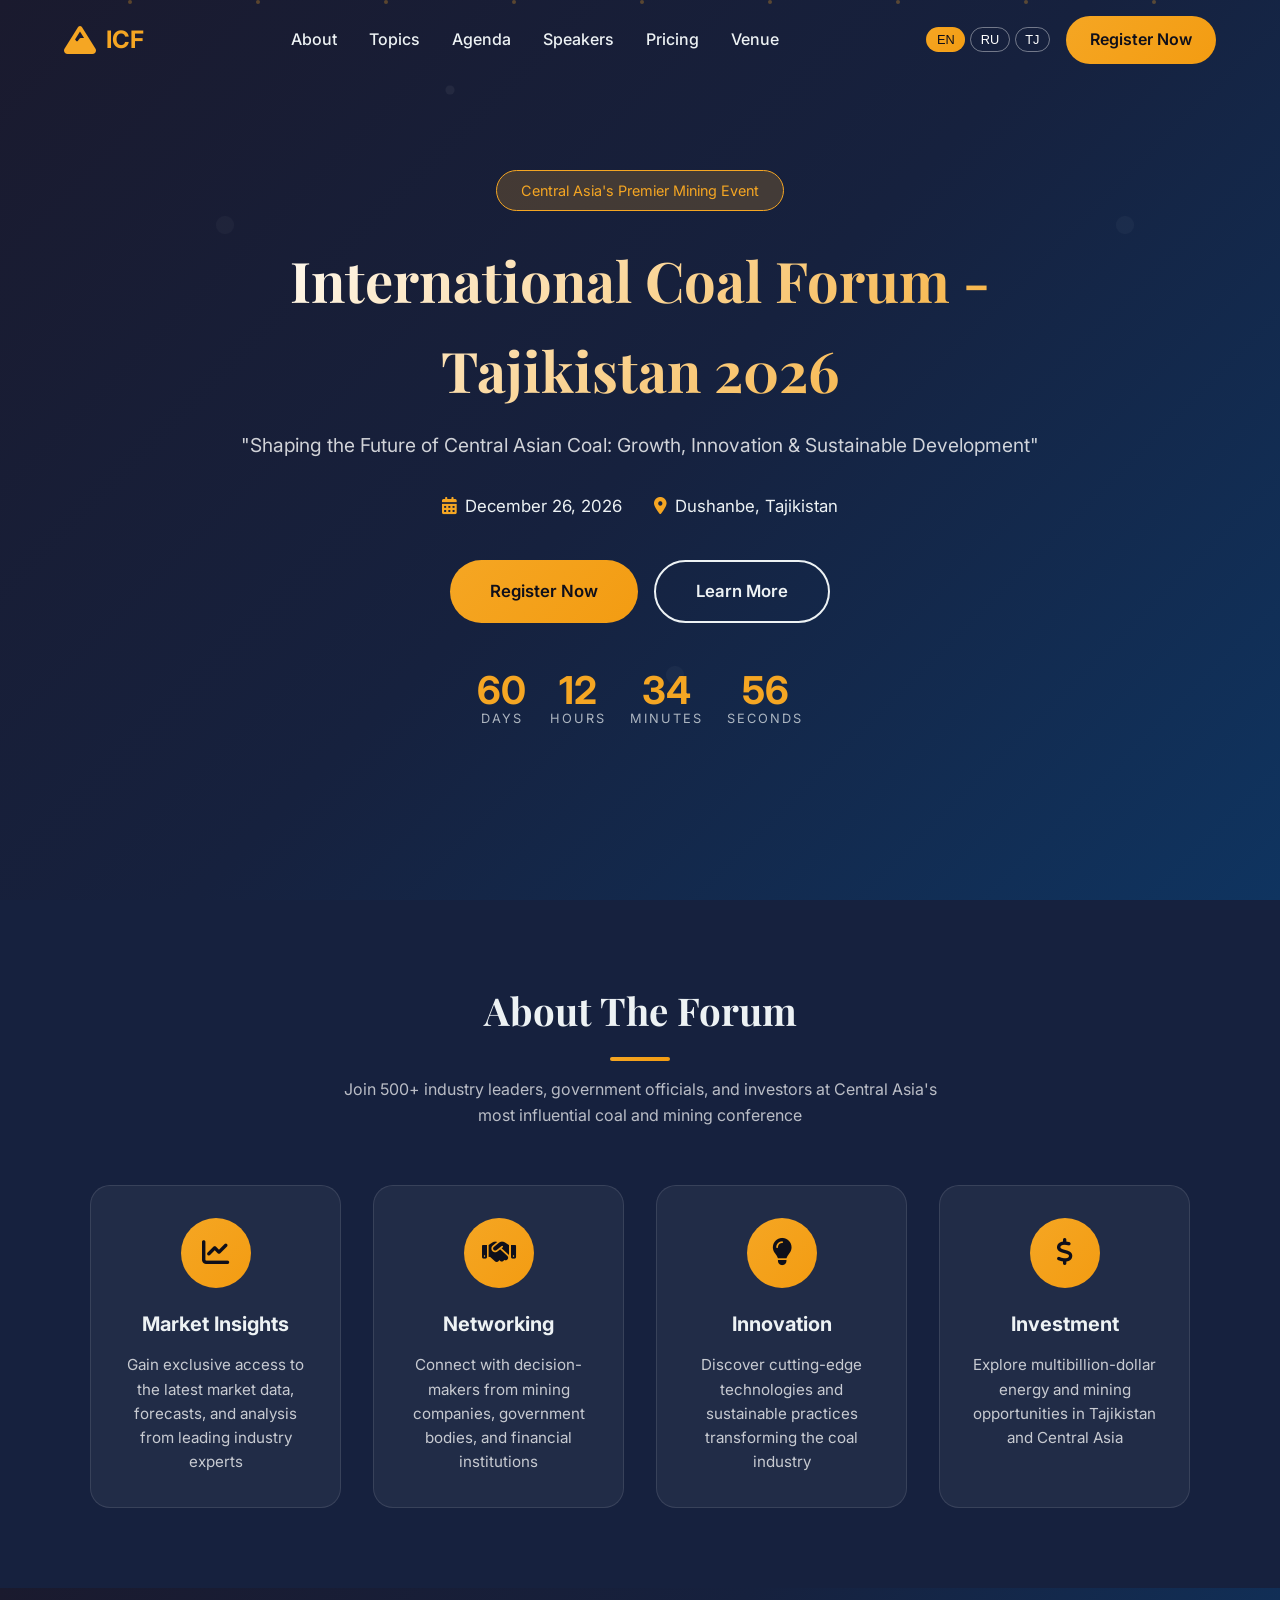
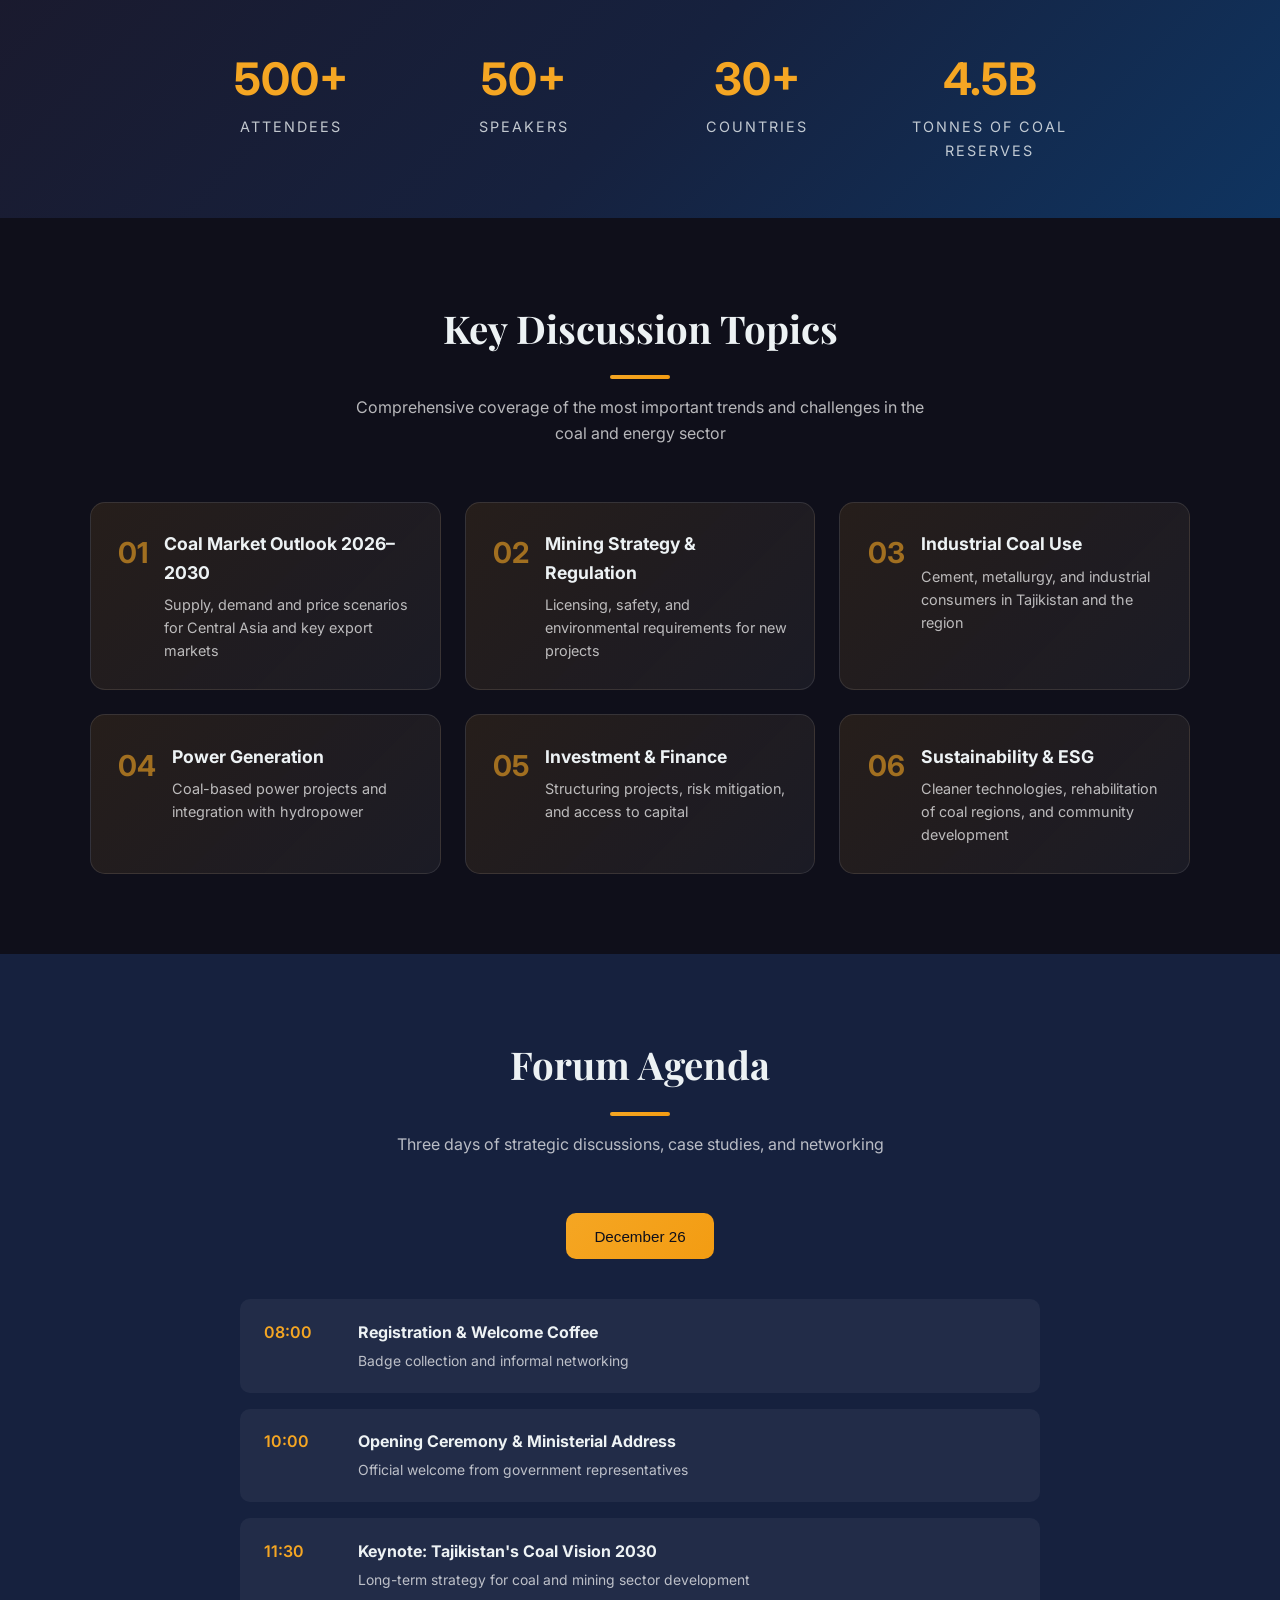
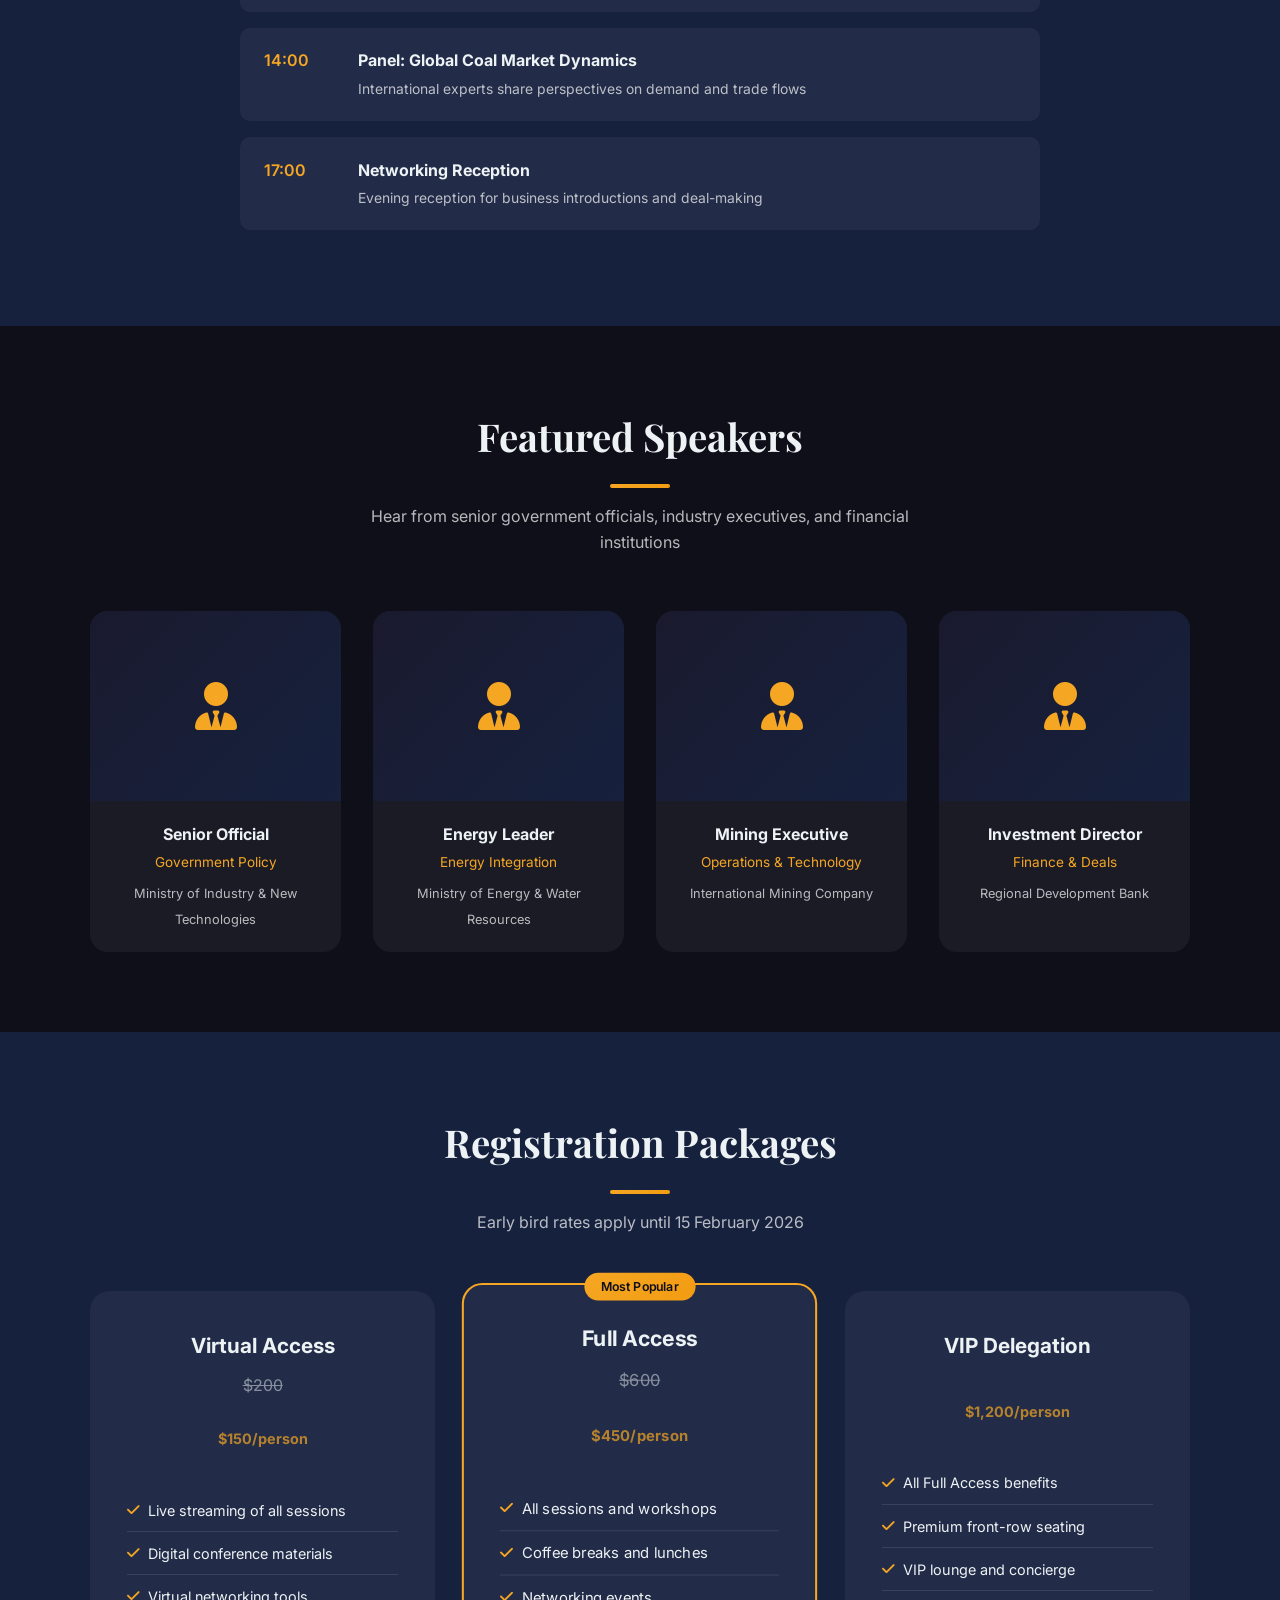
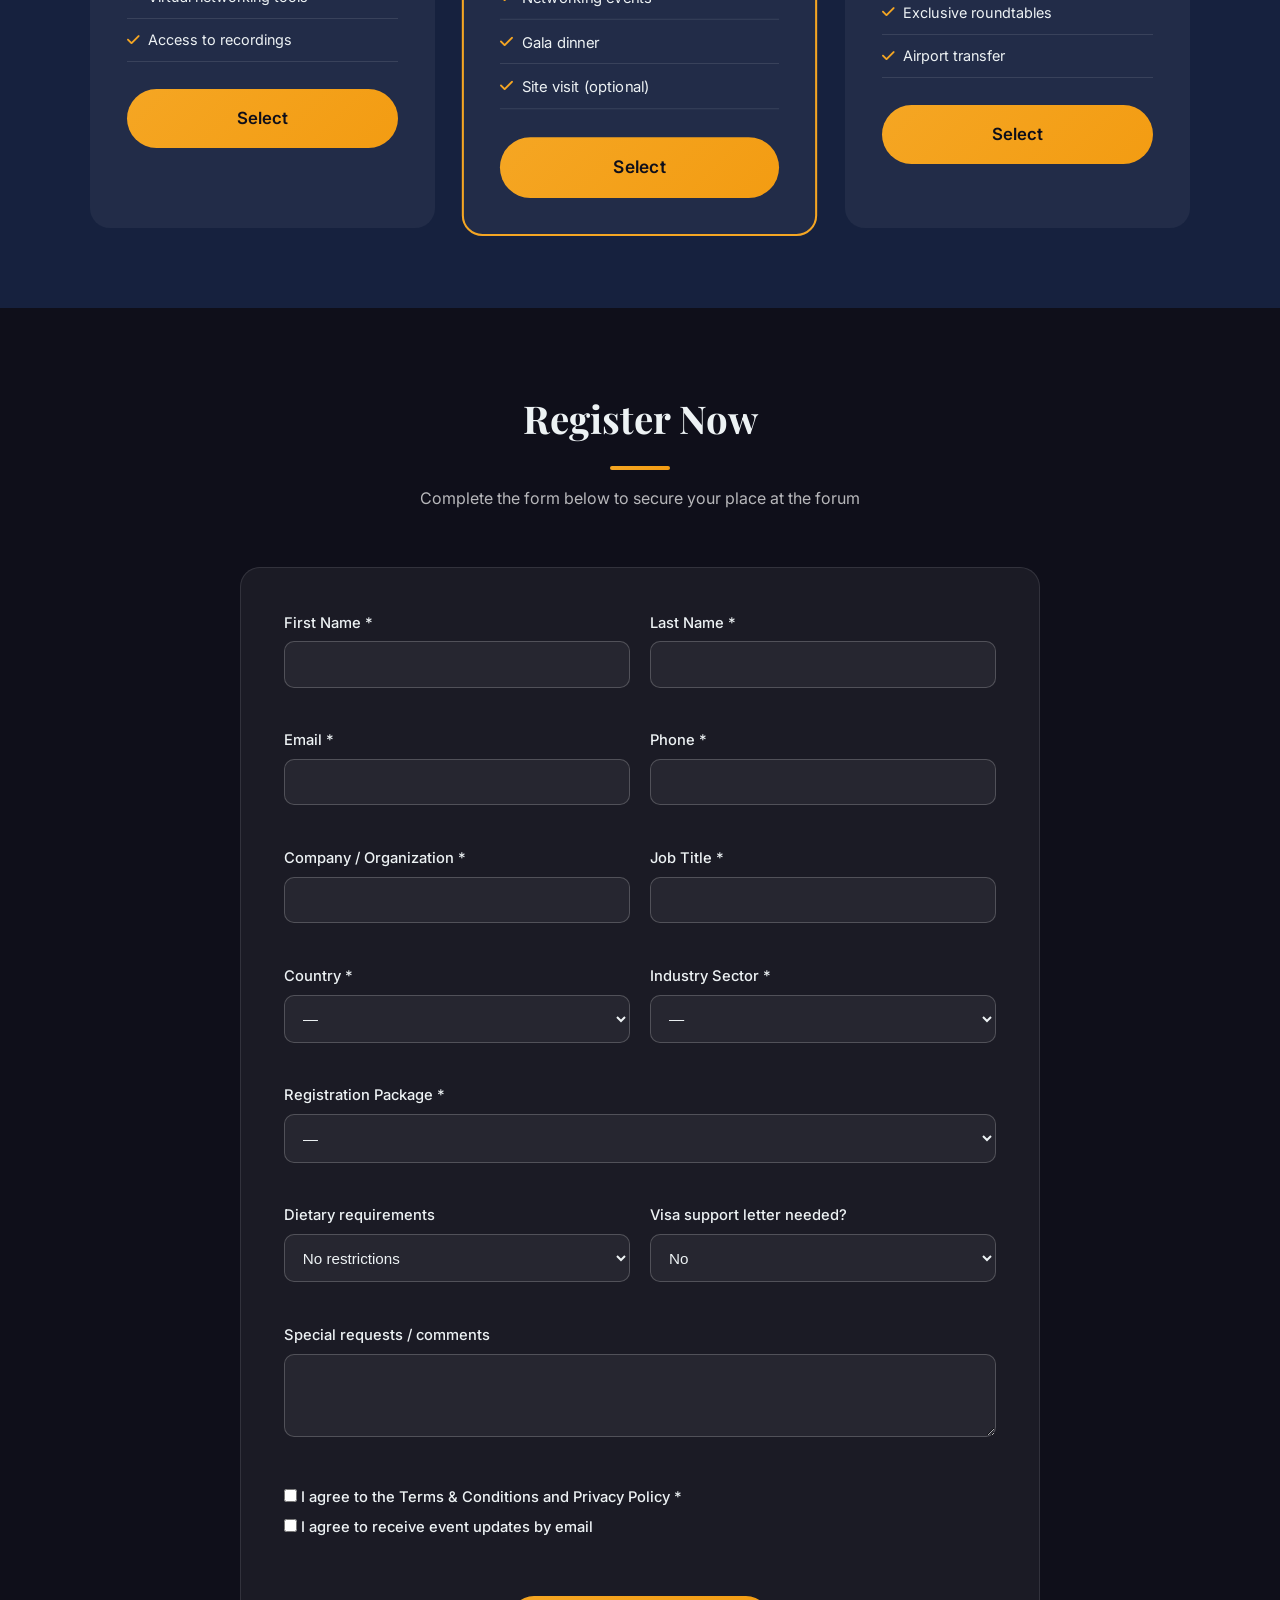
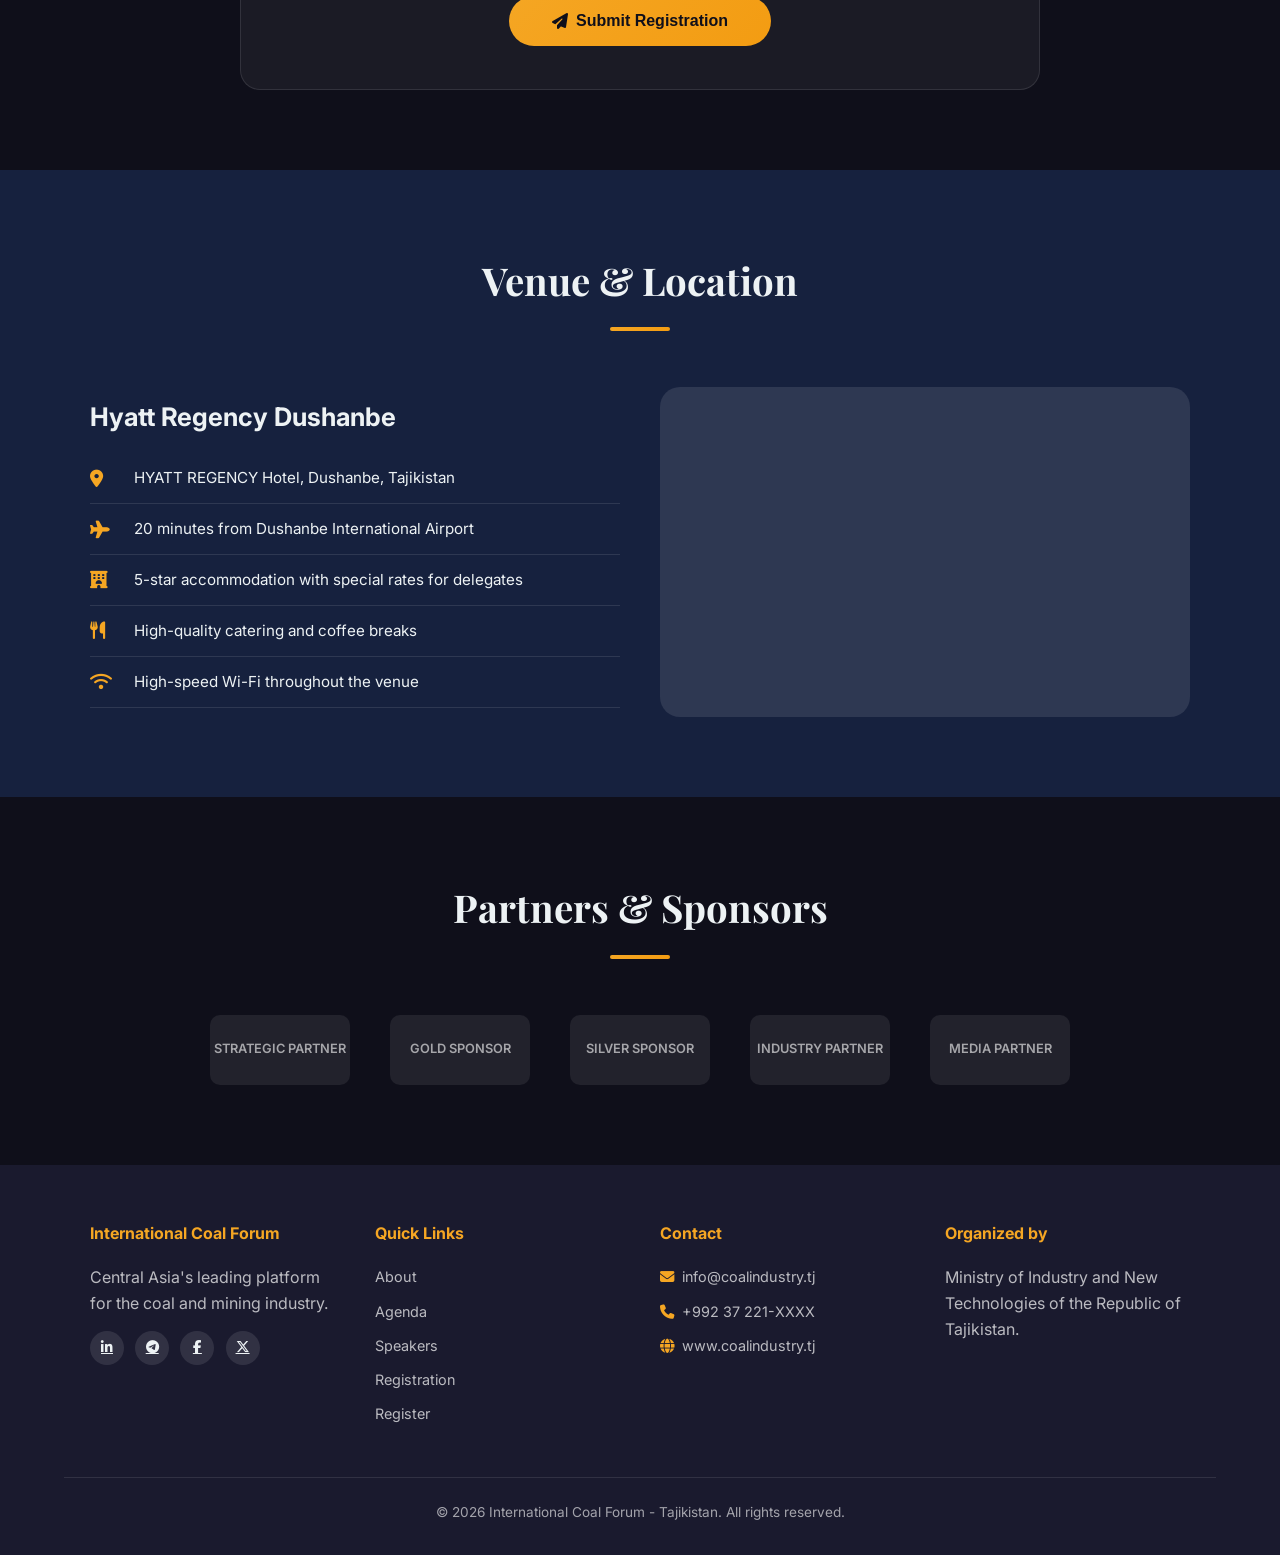
==== index.html @ 322c6f7f "Add id to nav-links unordered list" ====
<!DOCTYPE html>
<html lang="en">
<head>
    <meta charset="UTF-8">
    <meta name="viewport" content="width=device-width, initial-scale=1.0">
    <title data-i18n="meta_title">International Coal Forum - Tajikistan 2026</title>
    <link href="https://fonts.googleapis.com/css2?family=Inter:wght@300;400;500;600;700;800&family=Playfair+Display:wght@700&display=swap" rel="stylesheet">
    <link rel="stylesheet" href="https://cdnjs.cloudflare.com/ajax/libs/font-awesome/6.4.0/css/all.min.css">
    <link rel="stylesheet" href="css/styles.css">
    </head>
<body>
<nav class="navbar" id="navbar">
    <div class="logo">
        <i class="fas fa-mountain"></i>
        <span>ICF</span>
    </div>
    <ul class="nav-links" id="navLink">
        <li><a href="#about" data-i18n="nav_about">About</a></li>
        <li><a href="#topics" data-i18n="nav_topics">Topics</a></li>
        <li><a href="#agenda" data-i18n="nav_agenda">Agenda</a></li>
        <li><a href="#speakers" data-i18n="nav_speakers">Speakers</a></li>
        <li><a href="#pricing" data-i18n="nav_pricing">Pricing</a></li>
        <li><a href="#venue" data-i18n="nav_venue">Venue</a></li>
    </ul>
    <div style="display:flex;align-items:center;">
        <div class="lang-switcher">
            <button data-lang="en" class="lang-btn active">EN</button>
            <button data-lang="ru" class="lang-btn">RU</button>
            <button data-lang="tj" class="lang-btn">TJ</button>
        </div>
        <a href="#registration" class="nav-btn" data-i18n="nav_register">Register Now</a>
           <!-- Бургер-кнопка -->
        <button class="burger" id="burger">
            <span></span>
            <span></span>
            <span></span>
        </button>
    </div>
</nav>

<section class="hero" id="home">
    <div class="hero-particles">
        <div class="particle" style="left:10%;animation-delay:0s;"></div>
        <div class="particle" style="left:20%;animation-delay:2s;"></div>
        <div class="particle" style="left:30%;animation-delay:4s;"></div>
        <div class="particle" style="left:40%;animation-delay:1s;"></div>
        <div class="particle" style="left:50%;animation-delay:3s;"></div>
        <div class="particle" style="left:60%;animation-delay:5s;"></div>
        <div class="particle" style="left:70%;animation-delay:2.5s;"></div>
        <div class="particle" style="left:80%;animation-delay:4.5s;"></div>
        <div class="particle" style="left:90%;animation-delay:1.5s;"></div>
    </div>
    <div class="hero-content">
        <span class="hero-badge" data-i18n="hero_badge">
          Central Asia's Premier Mining Event
        </span>
        <h1 data-i18n="hero_title">International Coal Forum - Tajikistan 2026</h1>
        <p class="hero-subtitle" data-i18n="hero_subtitle">
          "Shaping the Future of Central Asian Coal: Growth, Innovation & Sustainable Development"
        </p>
        <div class="hero-date">
            <div class="hero-date-item">
                <i class="fas fa-calendar-alt"></i>
                <span data-i18n="hero_date">December 26, 2026</span>
            </div>
            <div class="hero-date-item">
                <i class="fas fa-map-marker-alt"></i>
                <span data-i18n="hero_place">Dushanbe, Tajikistan</span>
            </div>
        </div>
        <div class="hero-buttons">
            <a href="#registration" class="btn-primary" data-i18n="hero_cta">
                Register Now
            </a>
            <a href="#about" class="btn-secondary" data-i18n="hero_learn_more">
                Learn More
            </a>
        </div>
        <div class="countdown">
            <div class="countdown-item">
                <div class="countdown-number" id="days">60</div>
                <div class="countdown-label" data-i18n="cd_days">Days</div>
            </div>
            <div class="countdown-item">
                <div class="countdown-number" id="hours">12</div>
                <div class="countdown-label" data-i18n="cd_hours">Hours</div>
            </div>
            <div class="countdown-item">
                <div class="countdown-number" id="minutes">34</div>
                <div class="countdown-label" data-i18n="cd_minutes">Minutes</div>
            </div>
            <div class="countdown-item">
                <div class="countdown-number" id="seconds">56</div>
                <div class="countdown-label" data-i18n="cd_seconds">Seconds</div>
            </div>
        </div>
    </div>
</section>

<section class="about" id="about">
    <div class="section-header">
        <h2 data-i18n="about_title">About The Forum</h2>
        <div class="accent-line"></div>
        <p data-i18n="about_text">
            Join 500+ industry leaders, government officials, and investors at Central Asia's most influential coal and mining conference
        </p>
    </div>
    <div class="about-grid">
        <div class="about-card">
            <div class="about-icon"><i class="fas fa-chart-line"></i></div>
            <h3 data-i18n="about_card1_title">Market Insights</h3>
            <p data-i18n="about_card1_text">
                Gain exclusive access to the latest market data, forecasts, and analysis from leading industry experts
            </p>
        </div>
        <div class="about-card">
            <div class="about-icon"><i class="fas fa-handshake"></i></div>
            <h3 data-i18n="about_card2_title">Networking</h3>
            <p data-i18n="about_card2_text">
                Connect with decision-makers from mining companies, government bodies, and financial institutions
            </p>
        </div>
        <div class="about-card">
            <div class="about-icon"><i class="fas fa-lightbulb"></i></div>
            <h3 data-i18n="about_card3_title">Innovation</h3>
            <p data-i18n="about_card3_text">
                Discover cutting-edge technologies and sustainable practices transforming the coal industry
            </p>
        </div>
        <div class="about-card">
            <div class="about-icon"><i class="fas fa-dollar-sign"></i></div>
            <h3 data-i18n="about_card4_title">Investment</h3>
            <p data-i18n="about_card4_text">
                Explore multibillion-dollar energy and mining opportunities in Tajikistan and Central Asia
            </p>
        </div>
    </div>
</section>

<section class="stats">
    <div class="stats-grid">
        <div class="stat-item">
            <h3>500+</h3>
            <p data-i18n="stat_attendees">Attendees</p>
        </div>
        <div class="stat-item">
            <h3>50+</h3>
            <p data-i18n="stat_speakers">Speakers</p>
        </div>
        <div class="stat-item">
            <h3>30+</h3>
            <p data-i18n="stat_countries">Countries</p>
        </div>
        <div class="stat-item">
            <h3>4.5B</h3>
            <p data-i18n="stat_reserves">Tonnes of coal reserves</p>
        </div>
    </div>
</section>

<section class="topics" id="topics">
    <div class="section-header">
        <h2 data-i18n="topics_title">Key Discussion Topics</h2>
        <div class="accent-line"></div>
        <p data-i18n="topics_text">Comprehensive coverage of the most important trends and challenges in the coal and energy sector</p>
    </div>
    <div class="topics-grid">
        <div class="topic-card">
            <span class="topic-number">01</span>
            <div>
                <h4 data-i18n="topic1_title">Coal Market Outlook 2026–2030</h4>
                <p data-i18n="topic1_text">Supply, demand and price scenarios for Central Asia and key export markets</p>
            </div>
        </div>
        <div class="topic-card">
            <span class="topic-number">02</span>
            <div>
                <h4 data-i18n="topic2_title">Mining Strategy & Regulation</h4>
                <p data-i18n="topic2_text">Licensing, safety, and environmental requirements for new projects</p>
            </div>
        </div>
        <div class="topic-card">
            <span class="topic-number">03</span>
            <div>
                <h4 data-i18n="topic3_title">Industrial Coal Use</h4>
                <p data-i18n="topic3_text">Cement, metallurgy, and industrial consumers in Tajikistan and the region</p>
            </div>
        </div>
        <div class="topic-card">
            <span class="topic-number">04</span>
            <div>
                <h4 data-i18n="topic4_title">Power Generation</h4>
                <p data-i18n="topic4_text">Coal-based power projects and integration with hydropower</p>
            </div>
        </div>
        <div class="topic-card">
            <span class="topic-number">05</span>
            <div>
                <h4 data-i18n="topic5_title">Investment & Finance</h4>
                <p data-i18n="topic5_text">Structuring projects, risk mitigation, and access to capital</p>
            </div>
        </div>
        <div class="topic-card">
            <span class="topic-number">06</span>
            <div>
                <h4 data-i18n="topic6_title">Sustainability & ESG</h4>
                <p data-i18n="topic6_text">Cleaner technologies, rehabilitation of coal regions, and community development</p>
            </div>
        </div>
    </div>
</section>

<section class="agenda" id="agenda">
    <div class="section-header">
        <h2 data-i18n="agenda_title">Forum Agenda</h2>
        <div class="accent-line"></div>
        <p data-i18n="agenda_text">Three days of strategic discussions, case studies, and networking</p>
    </div>
    <div class="agenda-tabs">
        <button class="agenda-tab active" data-i18n="agenda_day1">December 26</button>
    </div>
    <div class="agenda-content">
        <div class="agenda-item">
            <div class="agenda-time">08:00</div>
            <div class="agenda-details">
                <h4 data-i18n="agenda1_1_title">Registration & Welcome Coffee</h4>
                <p data-i18n="agenda1_1_text">Badge collection and informal networking</p>
            </div>
        </div>
        <div class="agenda-item">
            <div class="agenda-time">10:00</div>
            <div class="agenda-details">
                <h4 data-i18n="agenda1_2_title">Opening Ceremony & Ministerial Address</h4>
                <p data-i18n="agenda1_2_text">Official welcome from government representatives</p>
            </div>
        </div>
        <div class="agenda-item">
            <div class="agenda-time">11:30</div>
            <div class="agenda-details">
                <h4 data-i18n="agenda1_3_title">Keynote: Tajikistan's Coal Vision 2030</h4>
                <p data-i18n="agenda1_3_text">Long-term strategy for coal and mining sector development</p>
            </div>
        </div>
        <div class="agenda-item">
            <div class="agenda-time">14:00</div>
            <div class="agenda-details">
                <h4 data-i18n="agenda1_4_title">Panel: Global Coal Market Dynamics</h4>
                <p data-i18n="agenda1_4_text">International experts share perspectives on demand and trade flows</p>
            </div>
        </div>
        <div class="agenda-item">
            <div class="agenda-time">17:00</div>
            <div class="agenda-details">
                <h4 data-i18n="agenda1_5_title">Networking Reception</h4>
                <p data-i18n="agenda1_5_text">Evening reception for business introductions and deal-making</p>
            </div>
        </div>
    </div>
</section>

<section class="speakers" id="speakers">
    <div class="section-header">
        <h2 data-i18n="speakers_title">Featured Speakers</h2>
        <div class="accent-line"></div>
        <p data-i18n="speakers_text">Hear from senior government officials, industry executives, and financial institutions</p>
    </div>
    <div class="speakers-grid">
        <div class="speaker-card">
            <div class="speaker-img"><i class="fas fa-user-tie"></i></div>
            <div class="speaker-info">
                <h4 data-i18n="speaker1_name">Senior Official</h4>
                <p data-i18n="speaker1_role">Government Policy</p>
                <span data-i18n="speaker1_org">Ministry of Industry & New Technologies</span>
            </div>
        </div>
        <div class="speaker-card">
            <div class="speaker-img"><i class="fas fa-user-tie"></i></div>
            <div class="speaker-info">
                <h4 data-i18n="speaker2_name">Energy Leader</h4>
                <p data-i18n="speaker2_role">Energy Integration</p>
                <span data-i18n="speaker2_org">Ministry of Energy & Water Resources</span>
            </div>
        </div>
        <div class="speaker-card">
            <div class="speaker-img"><i class="fas fa-user-tie"></i></div>
            <div class="speaker-info">
                <h4 data-i18n="speaker3_name">Mining Executive</h4>
                <p data-i18n="speaker3_role">Operations & Technology</p>
                <span data-i18n="speaker3_org">International Mining Company</span>
            </div>
        </div>
        <div class="speaker-card">
            <div class="speaker-img"><i class="fas fa-user-tie"></i></div>
            <div class="speaker-info">
                <h4 data-i18n="speaker4_name">Investment Director</h4>
                <p data-i18n="speaker4_role">Finance & Deals</p>
                <span data-i18n="speaker4_org">Regional Development Bank</span>
            </div>
        </div>
    </div>
</section>

<section class="pricing" id="pricing">
    <div class="section-header">
        <h2 data-i18n="pricing_title">Registration Packages</h2>
        <div class="accent-line"></div>
        <p data-i18n="pricing_text">Early bird rates apply until 15 February 2026</p>
    </div>
    <div class="pricing-grid">
        <div class="pricing-card">
            <h3 data-i18n="price_virtual_title">Virtual Access</h3>
            <div class="pricing-original" data-i18n="price_virtual_old">$200</div>
            <div class="pricing-price"><span data-i18n="price_virtual_new">$150</span><span>/person</span></div>
            <ul class="pricing-features">
                <li><i class="fas fa-check"></i><span data-i18n="price_virtual_f1">Live streaming of all sessions</span></li>
                <li><i class="fas fa-check"></i><span data-i18n="price_virtual_f2">Digital conference materials</span></li>
                <li><i class="fas fa-check"></i><span data-i18n="price_virtual_f3">Virtual networking tools</span></li>
                <li><i class="fas fa-check"></i><span data-i18n="price_virtual_f4">Access to recordings</span></li>
            </ul>
            <a href="#registration" class="btn-primary" style="width:100%;justify-content:center;" data-i18n="price_select">Select</a>
        </div>
        <div class="pricing-card featured">
            <span class="pricing-badge" data-i18n="price_best">Most Popular</span>
            <h3 data-i18n="price_full_title">Full Access</h3>
            <div class="pricing-original" data-i18n="price_full_old">$600</div>
            <div class="pricing-price"><span data-i18n="price_full_new">$450</span><span>/person</span></div>
            <ul class="pricing-features">
                <li><i class="fas fa-check"></i><span data-i18n="price_full_f1">All sessions and workshops</span></li>
                <li><i class="fas fa-check"></i><span data-i18n="price_full_f2">Coffee breaks and lunches</span></li>
                <li><i class="fas fa-check"></i><span data-i18n="price_full_f3">Networking events</span></li>
                <li><i class="fas fa-check"></i><span data-i18n="price_full_f4">Gala dinner</span></li>
                <li><i class="fas fa-check"></i><span data-i18n="price_full_f5">Site visit (optional)</span></li>
            </ul>
            <a href="#registration" class="btn-primary" style="width:100%;justify-content:center;" data-i18n="price_select">Select</a>
        </div>
        <div class="pricing-card">
            <h3 data-i18n="price_vip_title">VIP Delegation</h3>
            <div class="pricing-price"><span data-i18n="price_vip_new">$1,200</span><span>/person</span></div>
            <ul class="pricing-features">
                <li><i class="fas fa-check"></i><span data-i18n="price_vip_f1">All Full Access benefits</span></li>
                <li><i class="fas fa-check"></i><span data-i18n="price_vip_f2">Premium front-row seating</span></li>
                <li><i class="fas fa-check"></i><span data-i18n="price_vip_f3">VIP lounge and concierge</span></li>
                <li><i class="fas fa-check"></i><span data-i18n="price_vip_f4">Exclusive roundtables</span></li>
                <li><i class="fas fa-check"></i><span data-i18n="price_vip_f5">Airport transfer</span></li>
            </ul>
            <a href="#registration" class="btn-primary" style="width:100%;justify-content:center;" data-i18n="price_select">Select</a>
        </div>
    </div>
</section>

<section class="registration" id="registration">
    <div class="section-header">
        <h2 data-i18n="reg_title">Register Now</h2>
        <div class="accent-line"></div>
        <p data-i18n="reg_text">Complete the form below to secure your place at the forum</p>
    </div>
    <div class="form-container">
        <form id="registrationForm">
            <div class="form-grid">
                <div class="form-group">
                    <label for="firstName" data-i18n="reg_first_name">First Name *</label>
                    <input type="text" id="firstName" name="firstName" required>
                </div>
                <div class="form-group">
                    <label for="lastName" data-i18n="reg_last_name">Last Name *</label>
                    <input type="text" id="lastName" name="lastName" required>
                </div>
                <div class="form-group">
                    <label for="email" data-i18n="reg_email">Email *</label>
                    <input type="email" id="email" name="email" required>
                </div>
                <div class="form-group">
                    <label for="phone" data-i18n="reg_phone">Phone *</label>
                    <input type="tel" id="phone" name="phone" required>
                </div>
                <div class="form-group">
                    <label for="company" data-i18n="reg_company">Company / Organization *</label>
                    <input type="text" id="company" name="company" required>
                </div>
                <div class="form-group">
                    <label for="jobTitle" data-i18n="reg_job">Job Title *</label>
                    <input type="text" id="jobTitle" name="jobTitle" required>
                </div>
                <div class="form-group">
                    <label for="country" data-i18n="reg_country">Country *</label>
                    <select id="country" name="country" required>
                        <option value="">—</option>
                        <option value="TJ">Tajikistan</option>
                        <option value="UZ">Uzbekistan</option>
                        <option value="KZ">Kazakhstan</option>
                        <option value="KG">Kyrgyzstan</option>
                        <option value="RU">Russia</option>
                        <option value="CN">China</option>
                        <option value="TR">Turkey</option>
                        <option value="AE">UAE</option>
                        <option <value="IN">India</option>
                        <option value="other">Other</option>
                    </select>
                </div>
                <div class="form-group">
                    <label for="sector" data-i18n="reg_sector">Industry Sector *</label>
                    <select id="sector" name="sector" required>
                        <option value="">—</option>
                        <option value="mining" data-i18n="sector_mining">Mining & Extraction</option>
                        <option value="energy" data-i18n="sector_energy">Energy & Power</option>
                        <option value="equipment" data-i18n="sector_equipment">Equipment & Technology</option>
                        <option value="logistics" data-i18n="sector_logistics">Transportation & Logistics</option>
                        <option value="government" data-i18n="sector_government">Government & Regulation</option>
                        <option value="finance" data-i18n="sector_finance">Finance & Investment</option>
                        <option value="academia" data-i18n="sector_academia">Research & Academia</option>
                        <option value="media" data-i18n="sector_media">Media & Press</option>
                        <option value="other" data-i18n="sector_other">Other</option>
                    </select>
                </div>
                <div class="form-group full-width">
                    <label for="package" data-i18n="reg_package">Registration Package *</label>
                    <select id="package" name="package" required>
                        <option value="">—</option>
                        <option value="virtual" data-i18n="reg_pkg_virtual">Virtual Access</option>
                        <option value="full" data-i18n="reg_pkg_full">Full Access</option>
                        <option value="gov" data-i18n="reg_pkg_gov">Government / Academic</option>
                        <option value="vip" data-i18n="reg_pkg_vip">VIP Delegation</option>
                        <option value="booth" data-i18n="reg_pkg_booth">Exhibition Booth</option>
                    </select>
                </div>
                <div class="form-group">
                    <label for="dietary" data-i18n="reg_diet">Dietary requirements</label>
                    <select id="dietary" name="dietary">
                        <option value="none" data-i18n="reg_diet_none">No restrictions</option>
                        <option value="vegetarian" data-i18n="reg_diet_veg">Vegetarian</option>
                        <option value="halal" data-i18n="reg_diet_halal">Halal</option>
                        <option value="other" data-i18n="reg_diet_other">Other</option>
                    </select>
                </div>
                <div class="form-group">
                    <label for="visa" data-i18n="reg_visa">Visa support letter needed?</label>
                    <select id="visa" name="visa">
                        <option value="no" data-i18n="reg_visa_no">No</option>
                        <option value="yes" data-i18n="reg_visa_yes">Yes</option>
                    </select>
                </div>
                <div class="form-group full-width">
                    <label for="comments" data-i18n="reg_comments">Special requests / comments</label>
                    <textarea id="comments" name="comments" rows="3"></textarea>
                </div>
                <div class="form-group full-width">
                    <label class="checkbox-item">
                        <input type="checkbox" name="terms" required>
                        <span data-i18n="reg_terms">I agree to the Terms & Conditions and Privacy Policy *</span>
                    </label>
                    <label class="checkbox-item">
                        <input type="checkbox" name="newsletter">
                        <span data-i18n="reg_newsletter">I agree to receive event updates by email</span>
                    </label>
                </div>
            </div>
            <div class="form-submit">
                <button type="submit">
                    <i class="fas fa-paper-plane"></i>
                    <span data-i18n="reg_submit">Submit Registration</span>
                </button>
            </div>
        </form>
    </div>
</section>

<section class="venue" id="venue">
    <div class="section-header">
        <h2 data-i18n="venue_title">Venue & Location</h2>
        <div class="accent-line"></div>
    </div>
    <div class="venue-content">
        <div class="venue-info">
            <h3 data-i18n="venue_name">Hyatt Regency Dushanbe</h3>
            <ul class="venue-details">
                <li>
                    <i class="fas fa-map-marker-alt"></i>
                    <span data-i18n="venue_addr">HYATT REGENCY Hotel, Dushanbe, Tajikistan</span>
                </li>
                <li>
                    <i class="fas fa-plane"></i>
                    <span data-i18n="venue_airport">20 minutes from Dushanbe International Airport</span>
                </li>
                <li>
                    <i class="fas fa-hotel"></i>
                    <span data-i18n="venue_hotel">5-star accommodation with special rates for delegates</span>
                </li>
                <li>
                    <i class="fas fa-utensils"></i>
                    <span data-i18n="venue_food">High-quality catering and coffee breaks</span>
                </li>
                <li>
                    <i class="fas fa-wifi"></i>
                    <span data-i18n="venue_wifi">High-speed Wi-Fi throughout the venue</span>
                </li>
            </ul>
        </div>
        <div class="venue-map">
            <iframe src="https://www.google.com/maps/embed?pb=!1m18!1m12!1m3!1d3118.8814426831077!2d68.7670777!3d38.5825779!2m3!1f0!2f0!3f0!3m2!1i1024!2i768!4f13.1!3m3!1m2!1s0x38b5d3d3bcea67d3%3A0x1ba22450515d1e95!2sHyatt%20Regency%20Dushanbe!5e0!3m2!1sru!2s!4v1769361940200!5m2!1sru!2s" width="600" height="450" style="border:0;" allowfullscreen="" loading="lazy" referrerpolicy="no-referrer-when-downgrade"></iframe>
        </div>
    </div>
</section>

<section class="partners">
    <div class="section-header">
        <h2 data-i18n="partners_title">Partners & Sponsors</h2>
        <div class="accent-line"></div>
    </div>
    <div class="partners-grid">
        <div class="partner-logo" data-i18n="partner1">Strategic Partner</div>
        <div class="partner-logo" data-i18n="partner2">Gold Sponsor</div>
        <div class="partner-logo" data-i18n="partner3">Silver Sponsor</div>
        <div class="partner-logo" data-i18n="partner4">Industry Partner</div>
        <div class="partner-logo" data-i18n="partner5">Media Partner</div>
    </div>
</section>

<footer>
    <div class="footer-grid">
        <div class="footer-col">
            <h4 data-i18n="footer_about_title">International Coal Forum</h4>
            <p style="color:rgba(255,255,255,.7);margin-bottom:.9rem;" data-i18n="footer_about_text">
                Central Asia's leading platform for the coal and mining industry.
            </p>
            <div class="footer-social">
                <a href="#"><i class="fab fa-linkedin-in"></i></a>
                <a href="#"><i class="fab fa-telegram-plane"></i></a>
                <a href="#"><i class="fab fa-facebook-f"></i></a>
                <a href="#"><i class="fab fa-x-twitter"></i></a>
            </div>
        </div>
        <div class="footer-col">
            <h4 data-i18n="footer_links_title">Quick Links</h4>
            <ul>
                <li><a href="#about" data-i18n="footer_link_about">About</a></li>
                <li><a href="#agenda" data-i18n="footer_link_agenda">Agenda</a></li>
                <li><a href="#speakers" data-i18n="footer_link_speakers">Speakers</a></li>
                <li><a href="#pricing" data-i18n="footer_link_pricing">Registration</a></li>
                <li><a href="#registration" data-i18n="footer_link_register">Register</a></li>
            </ul>
        </div>
        <div class="footer-col">
            <h4 data-i18n="footer_contact_title">Contact</h4>
            <ul>
                <li><i class="fas fa-envelope" style="color:var(--gold);margin-right:8px;"></i><span>info@coalindustry.tj</span></li>
                <li><i class="fas fa-phone" style="color:var(--gold);margin-right:8px;"></i><span>+992 37 221-XXXX</span></li>
                <li><i class="fas fa-globe" style="color:var(--gold);margin-right:8px;"></i><span>www.coalindustry.tj</span></li>
            </ul>
        </div>
        <div class="footer-col">
            <h4 data-i18n="footer_org_title">Organized by</h4>
            <p style="color:rgba(255,255,255,.7);" data-i18n="footer_org_text">
                Ministry of Industry and New Technologies of the Republic of Tajikistan.
            </p>
        </div>
    </div>
    <div class="footer-bottom">
        <p data-i18n="footer_copy">© 2026 International Coal Forum - Tajikistan. All rights reserved.</p>
    </div>
</footer>
    <script src="js/script.js"></script>
</body>
</html>
---- css/styles.css ----
:root {
            --primary: #1a1a2e;
            --secondary: #16213e;
            --accent: #e94560;
            --gold: #f5a623;
            --light: #edf2f4;
            --dark: #0f0f1a;
            --gradient: linear-gradient(135deg, #1a1a2e 0%, #16213e 50%, #0f3460 100%);
            --gradient-gold: linear-gradient(135deg, #f5a623 0%, #f39c12 100%);
        }
        *{margin:0;padding:0;box-sizing:border-box;}
        html{scroll-behavior:smooth;}
        body{
            font-family:'Inter',sans-serif;
            background:var(--dark);
            color:var(--light);
            line-height:1.6;
        }
        /* Navbar */
        .navbar{
            position:fixed;top:0;width:100%;
            padding:1rem 5%;
            display:flex;justify-content:space-between;align-items:center;
            z-index:1000;transition:all .3s ease;background:transparent;
        }
        .navbar.scrolled{
            background:rgba(15,15,26,.95);
            backdrop-filter:blur(10px);
            box-shadow:0 2px 20px rgba(0,0,0,.3);
        }
        .logo{
            display:flex;align-items:center;gap:10px;
            font-size:1.5rem;font-weight:700;color:var(--gold);
        }
        .logo i{font-size:2rem;}
        .nav-links{display:flex;gap:2rem;list-style:none;}
        .nav-links a{
            color:var(--light);text-decoration:none;
            font-weight:500;transition:color .3s;position:relative;
        }
        .nav-links a:hover{color:var(--gold);}
        .nav-links a::after{
            content:'';position:absolute;bottom:-5px;left:0;
            width:0;height:2px;background:var(--gold);transition:width .3s;
        }
        .nav-links a:hover::after{width:100%;}
        .nav-btn{
                display: inline-flex;
                background:var(--gradient-gold);color:var(--dark);
                padding:.7rem 1.5rem;border-radius:30px;
                text-decoration:none;font-weight:600;
                transition:transform .3s,box-shadow .3s;
                white-space:nowrap;
        }
        .nav-btn:hover{
            transform:translateY(-2px);
            box-shadow:0 5px 20px rgba(245,166,35,.4);
        }
        .lang-switcher{
            display:flex;gap:.3rem;margin-right:1rem;
        }
        .lang-btn{
            background:transparent;
            border:1px solid rgba(255,255,255,.4);
            color:#fff;
            padding:.25rem .6rem;
            border-radius:999px;
            font-size:.8rem;
            cursor:pointer;
            transition:all .2s;
        }
        .lang-btn.active,.lang-btn:hover{
            background:var(--gradient-gold);
            color:var(--dark);
            border-color:transparent;
        }
        /* Hero */
        .hero{
            min-height:100vh;background:var(--gradient);
            position:relative;display:flex;
            align-items:center;justify-content:center;
            text-align:center;overflow:hidden;
            padding-top:80px;
        }
        .hero::before{
            content:'';position:absolute;inset:0;
            background:url('data:image/svg+xml,<svg xmlns=\"http://www.w3.org/2000/svg\" viewBox=\"0 0 100 100\"><defs><pattern id=\"grain\" width=\"100\" height=\"100\" patternUnits=\"userSpaceOnUse\"><circle cx=\"25\" cy=\"25\" r=\"1\" fill=\"white\" opacity=\"0.03\"/><circle cx=\"75\" cy=\"75\" r=\"1\" fill=\"white\" opacity=\"0.03\"/><circle cx=\"50\" cy=\"10\" r=\"0.5\" fill=\"white\" opacity=\"0.05\"/></pattern></defs><rect width=\"100\" height=\"100\" fill=\"url(%23grain)\"/></svg>');
            pointer-events:none;
        }
        .hero-particles{position:absolute;inset:0;overflow:hidden;}
        .particle{
            position:absolute;width:4px;height:4px;
            background:var(--gold);border-radius:50%;opacity:.3;
            animation:float 15s infinite;
        }
        @keyframes float{
            0%,100%{transform:translateY(100vh) rotate(0deg);opacity:0;}
            10%,90%{opacity:.3;}
            100%{transform:translateY(-100vh) rotate(720deg);opacity:0;}
        }
        .hero-content{position:relative;z-index:1;max-width:900px;padding:0 2rem;}
        .hero-badge{
            display:inline-block;
            background:rgba(245,166,35,.2);
            border:1px solid var(--gold);
            padding:.5rem 1.5rem;border-radius:30px;
            font-size:.9rem;margin-bottom:1.5rem;color:var(--gold);
        }
        .hero h1{
            font-family:'Playfair Display',serif;
            font-size:3.5rem;margin-bottom:1rem;
            background:linear-gradient(135deg,#fff 0%,#f5a623 100%);
            -webkit-background-clip:text;-webkit-text-fill-color:transparent;
            background-clip:text;
        }
        .hero-subtitle{
            font-size:1.2rem;color:rgba(255,255,255,.8);
            margin-bottom:2rem;
        }
        .hero-date{
            display:flex;justify-content:center;gap:2rem;
            margin-bottom:2.5rem;flex-wrap:wrap;
        }
        .hero-date-item{
            display:flex;align-items:center;gap:.5rem;font-size:1.05rem;
        }
        .hero-date-item i{color:var(--gold);}
        .hero-buttons{
            display:flex;gap:1rem;justify-content:center;flex-wrap:wrap;
        }
        .btn-primary{
            background:var(--gradient-gold);color:var(--dark);
            padding:1rem 2.5rem;border-radius:50px;text-decoration:none;
            font-weight:600;font-size:1.05rem;
            transition:all .3s;display:inline-flex;align-items:center;gap:.5rem;
        }
        .btn-primary:hover{
            transform:translateY(-3px);
            box-shadow:0 10px 30px rgba(245,166,35,.4);
        }
        .btn-secondary{
            background:transparent;border:2px solid var(--light);
            color:var(--light);padding:1rem 2.5rem;border-radius:50px;
            text-decoration:none;font-weight:600;font-size:1.05rem;
            transition:all .3s;
        }
        .btn-secondary:hover{background:var(--light);color:var(--dark);}
        .countdown{
            display:flex;justify-content:center;gap:1.5rem;margin-top:3rem;flex-wrap:wrap;
        }
        .countdown-item{text-align:center;}
        .countdown-number{
            font-size:2.4rem;font-weight:700;color:var(--gold);line-height:1;
        }
        .countdown-label{
            font-size:.8rem;text-transform:uppercase;
            letter-spacing:2px;opacity:.7;
        }
        /* Sections */
        section{padding:5rem 5%;}
        .section-header{text-align:center;margin-bottom:3.5rem;}
        .section-header h2{
            font-family:'Playfair Display',serif;
            font-size:2.4rem;margin-bottom:1rem;
        }
        .section-header p{
            color:rgba(255,255,255,.7);
            max-width:600px;margin:0 auto;
        }
        .accent-line{
            width:60px;height:4px;
            background:var(--gradient-gold);
            margin:1rem auto;border-radius:2px;
        }
        .about{background:var(--secondary);}
        .about-grid{
            display:grid;grid-template-columns:repeat(auto-fit,minmax(250px,1fr));
            gap:2rem;max-width:1100px;margin:0 auto;
        }
        .about-card{
            background:rgba(255,255,255,.05);
            border-radius:20px;padding:2rem;text-align:center;
            transition:all .3s;border:1px solid rgba(255,255,255,.1);
        }
        .about-card:hover{
            transform:translateY(-10px);
            background:rgba(255,255,255,.08);
            border-color:var(--gold);
        }
        .about-icon{
            width:70px;height:70px;background:var(--gradient-gold);
            border-radius:50%;display:flex;align-items:center;
            justify-content:center;margin:0 auto 1.3rem;
            font-size:1.7rem;color:var(--dark);
        }
        .about-card h3{font-size:1.25rem;margin-bottom:.8rem;}
        .about-card p{color:rgba(255,255,255,.75);font-size:.95rem;}
        .stats{
            background:var(--gradient);padding:3.5rem 5%;
        }
        .stats-grid{
            display:grid;grid-template-columns:repeat(auto-fit,minmax(180px,1fr));
            gap:2rem;max-width:900px;margin:0 auto;text-align:center;
        }
        .stat-item h3{
            font-size:2.8rem;color:var(--gold);font-weight:700;
        }
        .stat-item p{
            font-size:.9rem;text-transform:uppercase;
            letter-spacing:2px;opacity:.8;
        }
        .topics{background:var(--dark);}
        .topics-grid{
            display:grid;grid-template-columns:repeat(auto-fit,minmax(280px,1fr));
            gap:1.5rem;max-width:1100px;margin:0 auto;
        }
        .topic-card{
            background:linear-gradient(135deg,rgba(245,166,35,.1) 0%,rgba(255,255,255,.05) 100%);
            border-radius:15px;padding:1.7rem;display:flex;
            align-items:flex-start;gap:1rem;transition:all .3s;
            border:1px solid rgba(255,255,255,.1);
        }
        .topic-card:hover{
            transform:translateX(8px);
            border-color:var(--gold);
        }
        .topic-number{
            font-size:1.8rem;font-weight:700;color:var(--gold);opacity:.6;
        }
        .topic-card h4{font-size:1.1rem;margin-bottom:.4rem;}
        .topic-card p{color:rgba(255,255,255,.7);font-size:.9rem;}
        .agenda{background:var(--secondary);}
        .agenda-tabs{
            display:flex;justify-content:center;gap:1rem;
            margin-bottom:2.5rem;flex-wrap:wrap;
        }
        .agenda-tab{
            background:rgba(255,255,255,.1);
            border:none;padding:.9rem 1.8rem;
            border-radius:10px;color:var(--light);
            cursor:pointer;transition:all .3s;font-size:.95rem;
        }
        .agenda-tab:hover,.agenda-tab.active{
            background:var(--gradient-gold);color:var(--dark);
        }
        .agenda-content{max-width:800px;margin:0 auto;}
        .agenda-item{
            display:flex;gap:1.5rem;padding:1.3rem;
            background:rgba(255,255,255,.05);
            border-radius:10px;margin-bottom:1rem;
            transition:all .3s;border-left:3px solid transparent;
        }
        .agenda-item:hover{
            background:rgba(255,255,255,.08);
            border-left-color:var(--gold);
        }
        .agenda-time{
            min-width:70px;font-weight:600;color:var(--gold);
        }
        .agenda-details h4{margin-bottom:.25rem;font-size:1rem;}
        .agenda-details p{color:rgba(255,255,255,.7);font-size:.87rem;}
        .speakers{background:var(--dark);}
        .speakers-grid{
            display:grid;grid-template-columns:repeat(auto-fit,minmax(230px,1fr));
            gap:2rem;max-width:1100px;margin:0 auto;
        }
        .speaker-card{
            background:rgba(255,255,255,.05);
            border-radius:18px;overflow:hidden;transition:all .3s;
        }
        .speaker-card:hover{transform:translateY(-8px);}
        .speaker-img{
            height:190px;
            background:linear-gradient(135deg,var(--primary) 0%,var(--secondary) 100%);
            display:flex;align-items:center;justify-content:center;
            font-size:3rem;color:var(--gold);
        }
        .speaker-info{
            padding:1.3rem;text-align:center;
        }
        .speaker-info h4{margin-bottom:.3rem;font-size:1rem;}
        .speaker-info p{color:var(--gold);font-size:.85rem;margin-bottom:.4rem;}
        .speaker-info span{color:rgba(255,255,255,.7);font-size:.8rem;}
        .pricing{background:var(--secondary);}
        .pricing-grid{
            display:grid;grid-template-columns:repeat(auto-fit,minmax(260px,1fr));
            gap:2rem;max-width:1100px;margin:0 auto;
        }
        .pricing-card{
            background:rgba(255,255,255,.05);
            border-radius:20px;padding:2.2rem;text-align:center;
            transition:all .3s;border:2px solid transparent;position:relative;
        }
        .pricing-card:hover{border-color:var(--gold);}
        .pricing-card.featured{border-color:var(--gold);transform:scale(1.03);}
        .pricing-badge{
            position:absolute;top:-12px;left:50%;transform:translateX(-50%);
            background:var(--gradient-gold);color:var(--dark);
            padding:.25rem 1rem;border-radius:20px;
            font-size:.75rem;font-weight:600;
        }
        .pricing-card h3{font-size:1.3rem;margin-bottom:.7rem;}
        .pricing-price{
            font-size:2.4rem;font-weight:700;color:var(--gold);
        }
        .pricing-price span{font-size:.9rem;opacity:.7;}
        .pricing-original{
            text-decoration:line-through;opacity:.5;font-size:1rem;margin-bottom:.1rem;
        }
        .pricing-features{
            list-style:none;margin:1.7rem 0;text-align:left;font-size:.9rem;
        }
        .pricing-features li{
            padding:.6rem 0;border-bottom:1px solid rgba(255,255,255,.1);
            display:flex;align-items:center;gap:.5rem;
        }
        .pricing-features li i{color:var(--gold);}
        .registration{background:var(--dark);}
        .form-container{
            max-width:800px;margin:0 auto;
            background:rgba(255,255,255,.05);
            border-radius:20px;padding:2.7rem;
            border:1px solid rgba(255,255,255,.1);
        }
        .form-grid{
            display:grid;grid-template-columns:repeat(2,1fr);gap:1.3rem;
        }
        .form-group{margin-bottom:1.3rem;}
        .form-group.full-width{grid-column:span 2;}
        .form-group label{
            display:block;margin-bottom:.4rem;font-weight:500;font-size:.92rem;
        }
        .form-group input,
        .form-group select,
        .form-group textarea{
            width:100%;padding:.85rem;border-radius:10px;
            border:1px solid rgba(255,255,255,.2);
            background:rgba(255,255,255,.05);
            color:var(--light);font-size:.95rem;
            transition:all .3s;
        }
        .form-group input:focus,
        .form-group select:focus,
        .form-group textarea:focus{
            outline:none;border-color:var(--gold);
            background:rgba(255,255,255,.1);
        }
        .checkbox-group{
            display:flex;flex-wrap:wrap;gap:1rem;font-size:.9rem;
        }
        .checkbox-item{
            display:flex;align-items:center;gap:.4rem;cursor:pointer;
        }
        .checkbox-item input{width:auto;}
        .form-submit{text-align:center;margin-top:1.8rem;}
        .form-submit button{
            background:var(--gradient-gold);color:var(--dark);
            padding:1rem 2.7rem;border:none;border-radius:50px;
            font-size:1rem;font-weight:600;cursor:pointer;
            transition:all .3s;display:inline-flex;align-items:center;gap:.5rem;
        }
        .form-submit button:hover{
            transform:translateY(-3px);
            box-shadow:0 10px 30px rgba(245,166,35,.4);
        }
        .venue{background:var(--secondary);}
        .venue-content{
            display:grid;grid-template-columns:1fr 1fr;
            gap:2.5rem;max-width:1100px;margin:0 auto;align-items:center;
        }
        .venue-map{
            height:330px;background:rgba(255,255,255,.1);
            border-radius:20px;overflow:hidden;
        }
        .venue-map iframe{width:100%;height:100%;border:none;}
        .venue-info h3{font-size:1.6rem;margin-bottom:1rem;}
        .venue-details{list-style:none;font-size:.95rem;}
        .venue-details li{
            display:flex;align-items:center;gap:1rem;
            padding:.8rem 0;border-bottom:1px solid rgba(255,255,255,.1);
        }
        .venue-details i{color:var(--gold);font-size:1.1rem;width:28px;}
        .partners{background:var(--dark);}
        .partners-grid{
            display:flex;justify-content:center;flex-wrap:wrap;
            gap:2.5rem;max-width:900px;margin:0 auto;
        }
        .partner-logo{
            width:140px;height:70px;background:rgba(255,255,255,.08);
            border-radius:10px;display:flex;align-items:center;
            justify-content:center;transition:all .3s;
            color:rgba(255,255,255,.6);font-weight:600;font-size:.8rem;
            text-transform:uppercase;
        }
        .partner-logo:hover{
            background:rgba(255,255,255,.18);color:var(--light);
        }
        footer{
            background:var(--primary);padding:3.5rem 5% 2rem;
        }
        .footer-grid{
            display:grid;grid-template-columns:repeat(auto-fit,minmax(200px,1fr));
            gap:2.5rem;max-width:1100px;margin:0 auto 2.5rem;
        }
        .footer-col h4{
            color:var(--gold);margin-bottom:1.2rem;font-size:1rem;
        }
        .footer-col ul{list-style:none;font-size:.9rem;}
        .footer-col ul li{margin-bottom:.7rem;color:rgba(255,255,255,.7);}
        .footer-col ul li a{
            color:rgba(255,255,255,.7);text-decoration:none;transition:color .3s;
        }
        .footer-col ul li a:hover{color:var(--gold);}
        .footer-social{
            display:flex;gap:.7rem;margin-top:.7rem;
        }
        .footer-social a{
            width:34px;height:34px;background:rgba(255,255,255,.1);
            border-radius:50%;display:flex;align-items:center;
            justify-content:center;color:var(--light);
            transition:all .3s;font-size:.85rem;
        }
        .footer-social a:hover{
            background:var(--gold);color:var(--dark);
        }
        .footer-bottom{
            text-align:center;padding-top:1.5rem;
            border-top:1px solid rgba(255,255,255,.1);
            color:rgba(255,255,255,.6);font-size:.85rem;
        }
        @media(max-width:900px){
            .venue-content{grid-template-columns:1fr;}
        }
/* Бургер-кнопка */
.burger{
    display:none;
    flex-direction:column;
    justify-content:space-between;
    width:28px;
    height:20px;
    background:transparent;
    border:none;
    cursor:pointer;
    padding:0;
    margin-left:1rem;
}
.burger span{
    display:block;
    width:100%;
    height:3px;
    background:var(--light);
    border-radius:2px;
    transition:all .3s;
}
/* Анимация бургера при открытии */
.burger.active span:nth-child(1){
    transform:rotate(45deg) translate(5px,6px);
}
.burger.active span:nth-child(2){
    opacity:0;
}
.burger.active span:nth-child(3){
    transform:rotate(-45deg) translate(5px,-6px);
}

/* Мобильное меню */
@media(max-width:768px){
    .nav-links{
        display:none;
        position:absolute;
        top:100%;
        left:0;
        right:0;
        background:rgba(15,15,26,.98);
        flex-direction:column;
        padding:1.5rem;
        gap:0;
        backdrop-filter:blur(10px);
        border-top:1px solid rgba(255,255,255,.1);
    }
    .nav-links.active{
        display:flex;
    }
    .nav-links li{
        border-bottom:1px solid rgba(255,255,255,.1);
    }
    .nav-links li:last-child{
        border-bottom:none;
    }
    .nav-links a{
        display:block;
        padding:1rem 0;
        font-size:1.1rem;
    }
    .nav-btn{
        display:none;
    }
    .burger{
        display:flex;
    }
    .hero h1{font-size:2.4rem;}
    .form-grid{grid-template-columns:1fr;}
    .form-group.full-width{grid-column:span 1;}
    .pricing-card.featured{transform:none;}
}
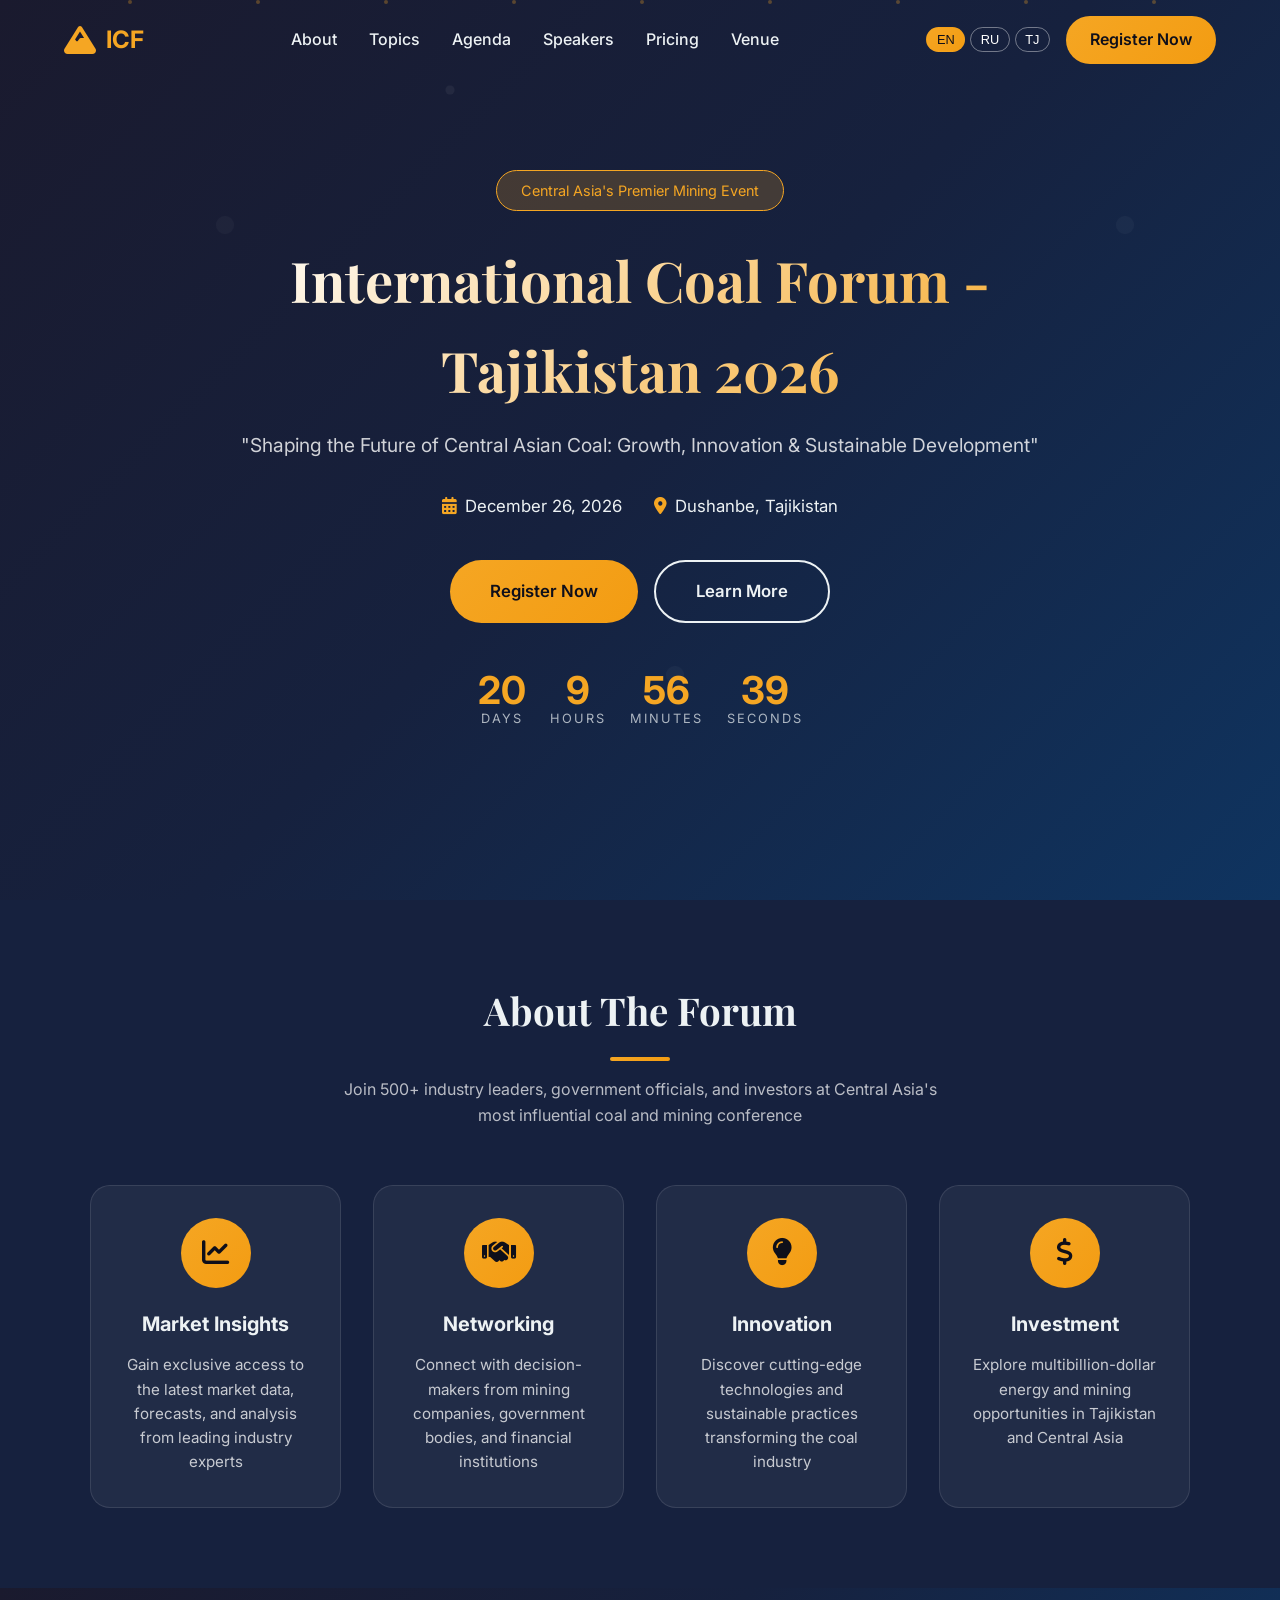
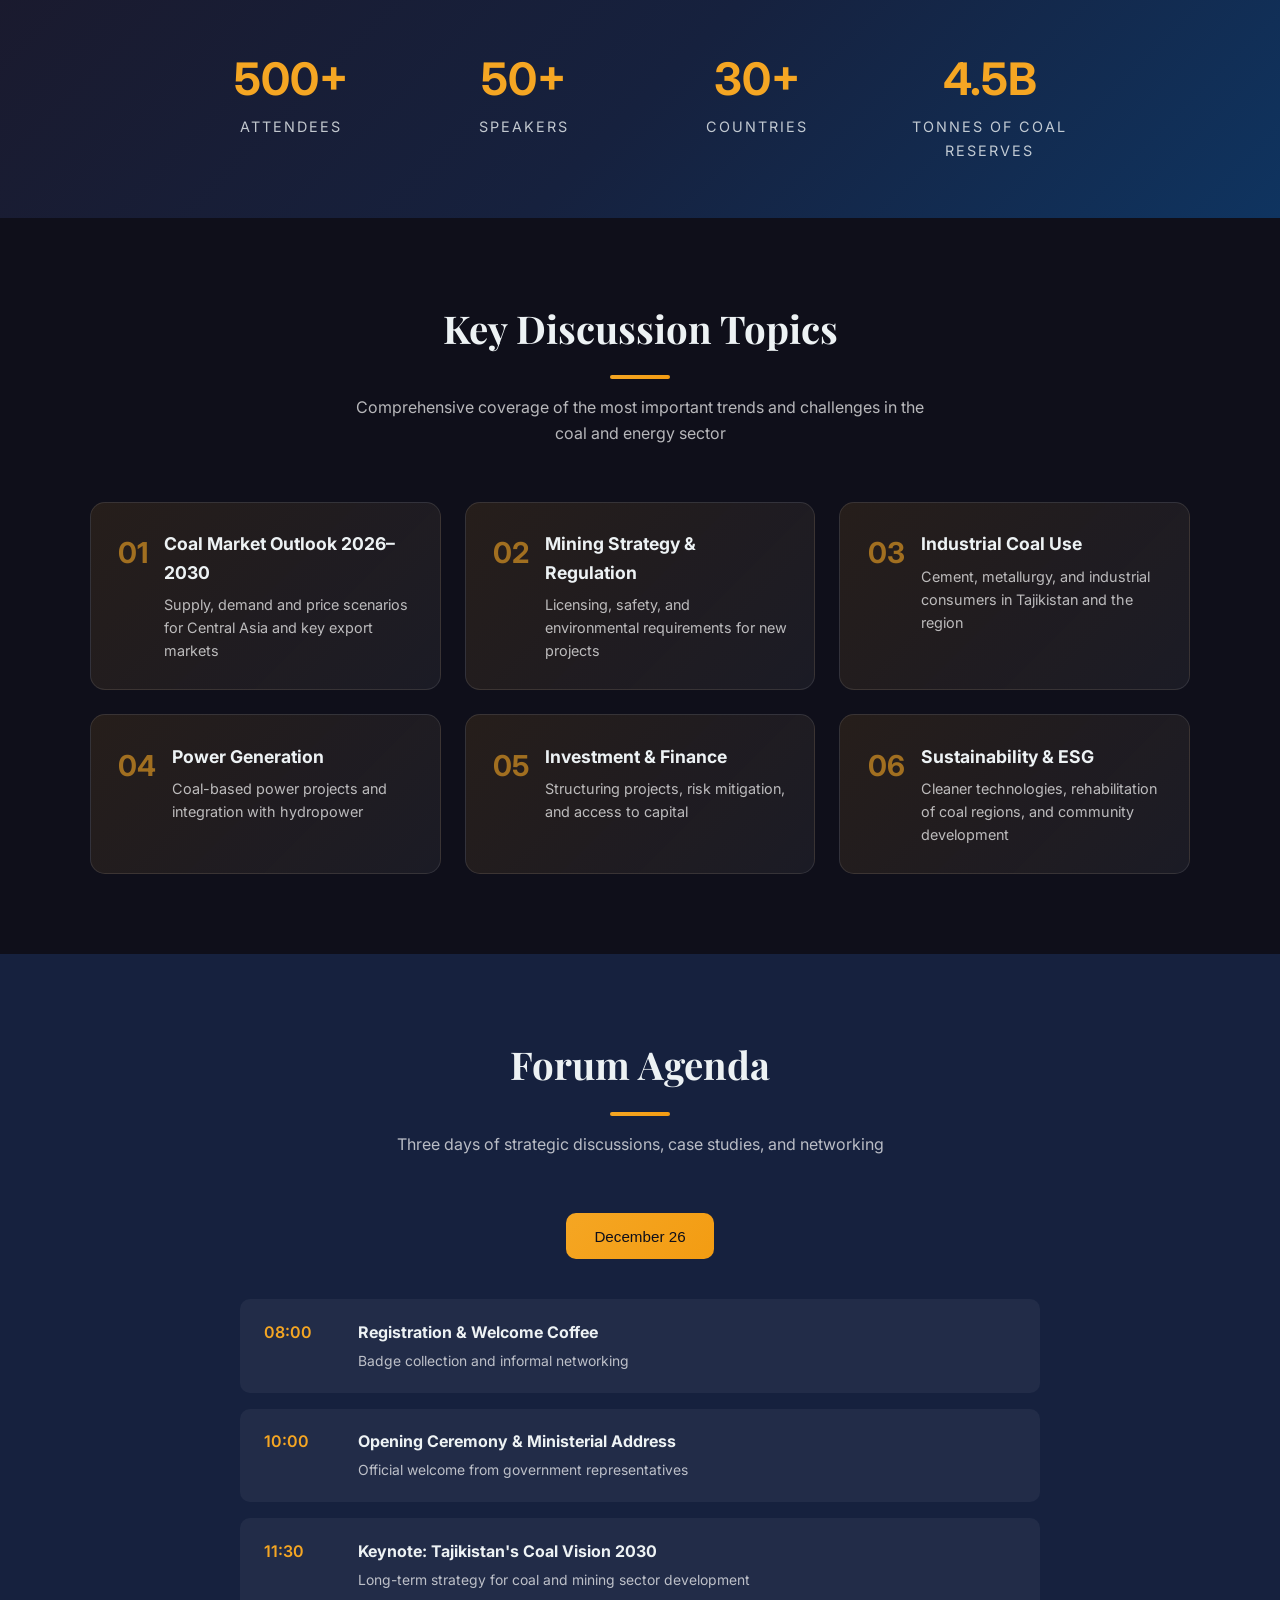
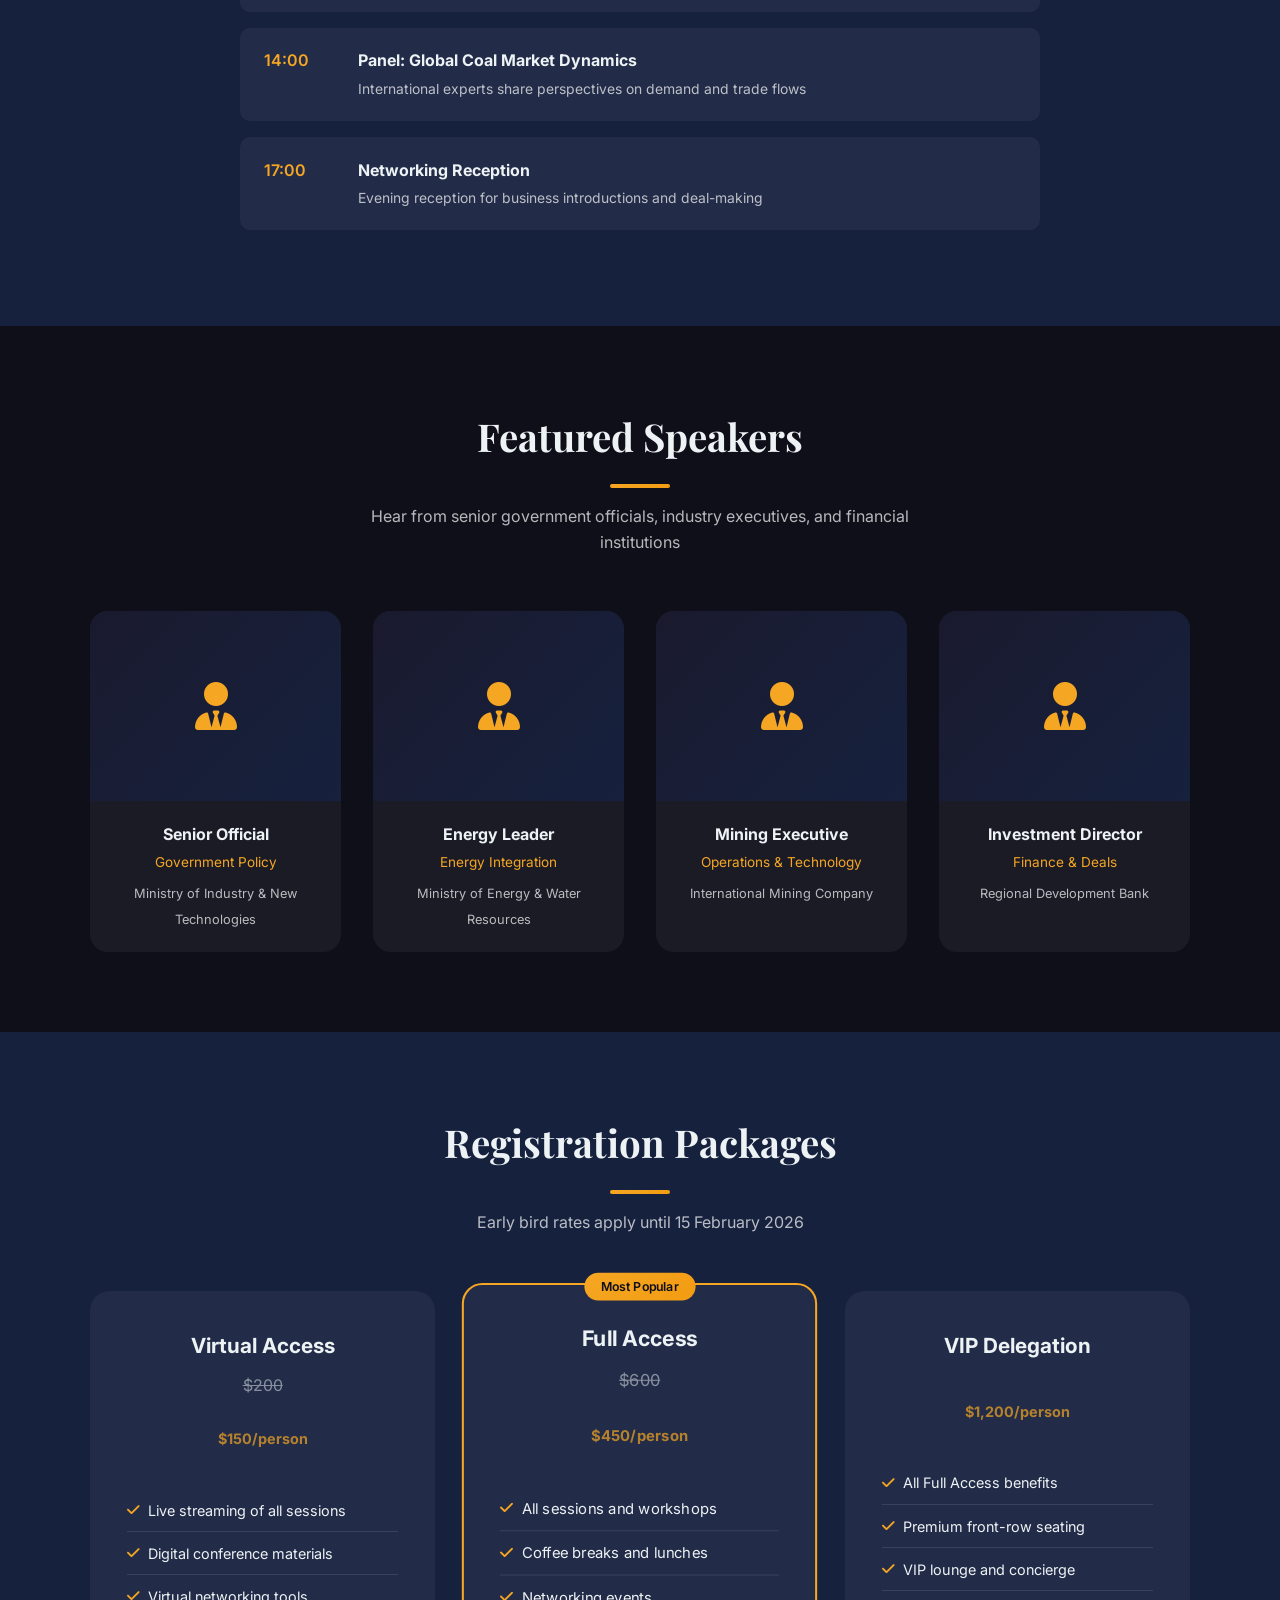
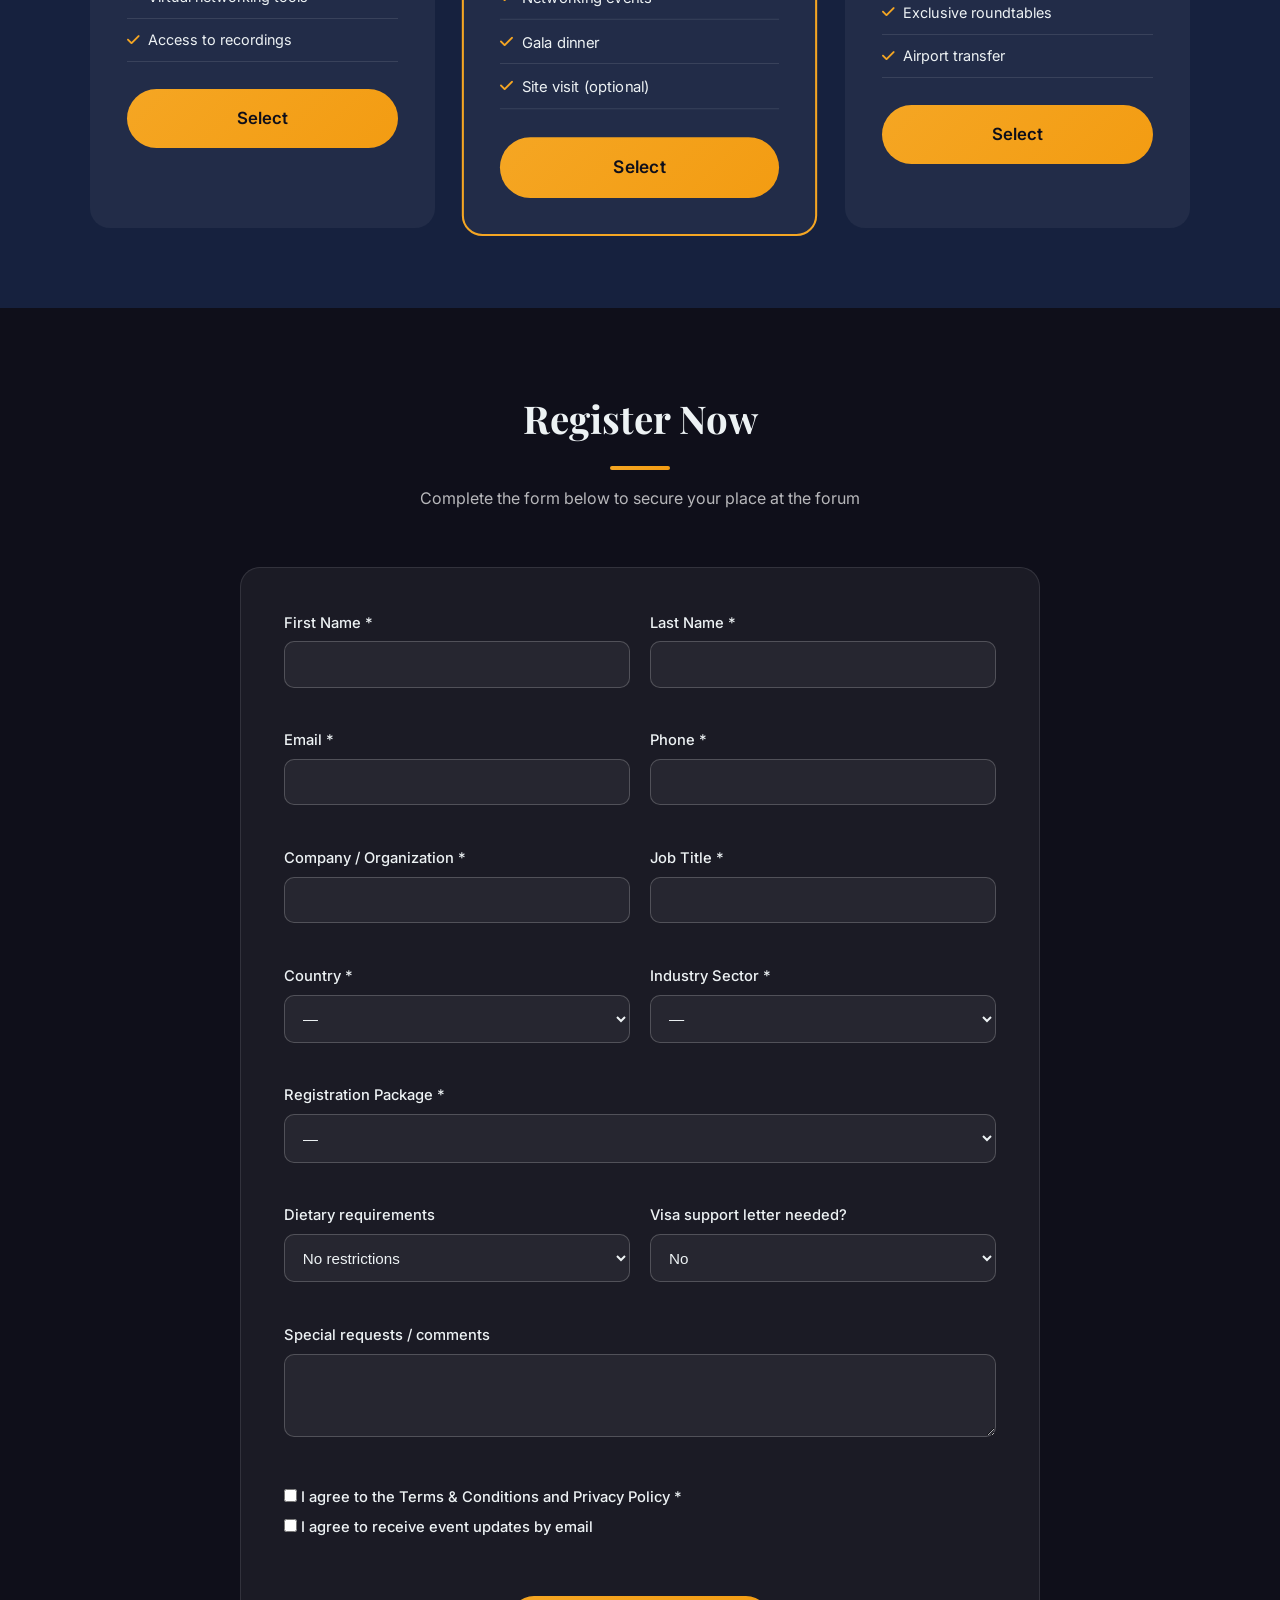
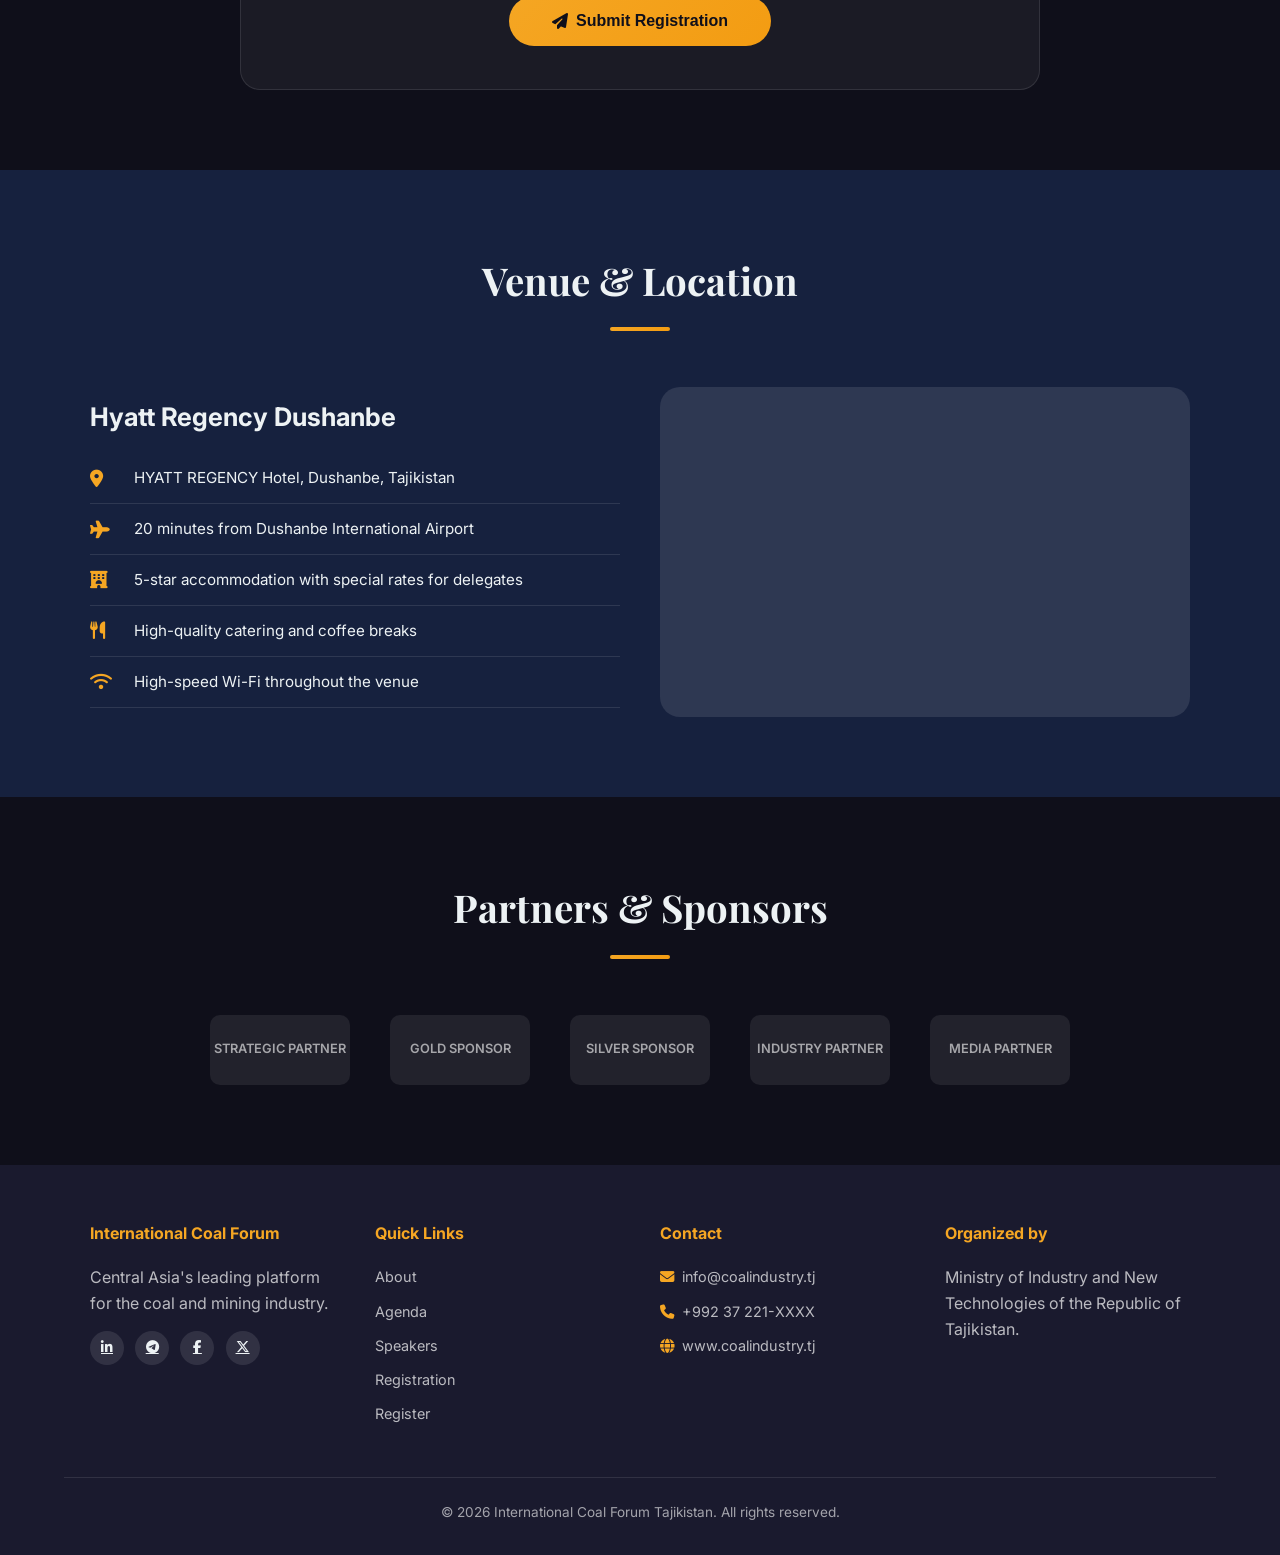
==== commit ee507f0e: "Update burger button for accessibility" ====
--- a/index.html
+++ b/index.html
@@ -30,10 +30,8 @@
         </div>
         <a href="#registration" class="nav-btn" data-i18n="nav_register">Register Now</a>
            <!-- Бургер-кнопка -->
-        <button class="burger" id="burger">
-            <span></span>
-            <span></span>
-            <span></span>
+        <button class="burger" id="burger" aria-label="Menu">
+            <i class="fas fa-bars" id="burgerIcon"></i>
         </button>
     </div>
 </nav>
--- a/css/styles.css
+++ b/css/styles.css
@@ -74,6 +74,21 @@
             color:var(--dark);
             border-color:transparent;
         }
+
+            .burger{
+                display:none;
+                background:transparent;
+                border:none;
+                cursor:pointer;
+                padding:0;
+                margin-left:1rem;
+                font-size:1.5rem;
+                color:var(--light);
+                transition:color .3s;
+            }
+            .burger:hover{
+                color:var(--gold);
+            }
         /* Hero */
         .hero{
             min-height:100vh;background:var(--gradient);
@@ -431,40 +446,11 @@
         @media(max-width:900px){
             .venue-content{grid-template-columns:1fr;}
         }
-/* Бургер-кнопка */
-.burger{
-    display:none;
-    flex-direction:column;
-    justify-content:space-between;
-    width:28px;
-    height:20px;
-    background:transparent;
-    border:none;
-    cursor:pointer;
-    padding:0;
-    margin-left:1rem;
-}
-.burger span{
-    display:block;
-    width:100%;
-    height:3px;
-    background:var(--light);
-    border-radius:2px;
-    transition:all .3s;
-}
-/* Анимация бургера при открытии */
-.burger.active span:nth-child(1){
-    transform:rotate(45deg) translate(5px,6px);
-}
-.burger.active span:nth-child(2){
-    opacity:0;
-}
-.burger.active span:nth-child(3){
-    transform:rotate(-45deg) translate(5px,-6px);
-}
 
-/* Мобильное меню */
 @media(max-width:768px){
+    .burger{
+        display:block;
+    }
     .nav-links{
         display:none;
         position:absolute;
@@ -495,9 +481,6 @@
     .nav-btn{
         display:none;
     }
-    .burger{
-        display:flex;
-    }
     .hero h1{font-size:2.4rem;}
     .form-grid{grid-template-columns:1fr;}
     .form-group.full-width{grid-column:span 1;}
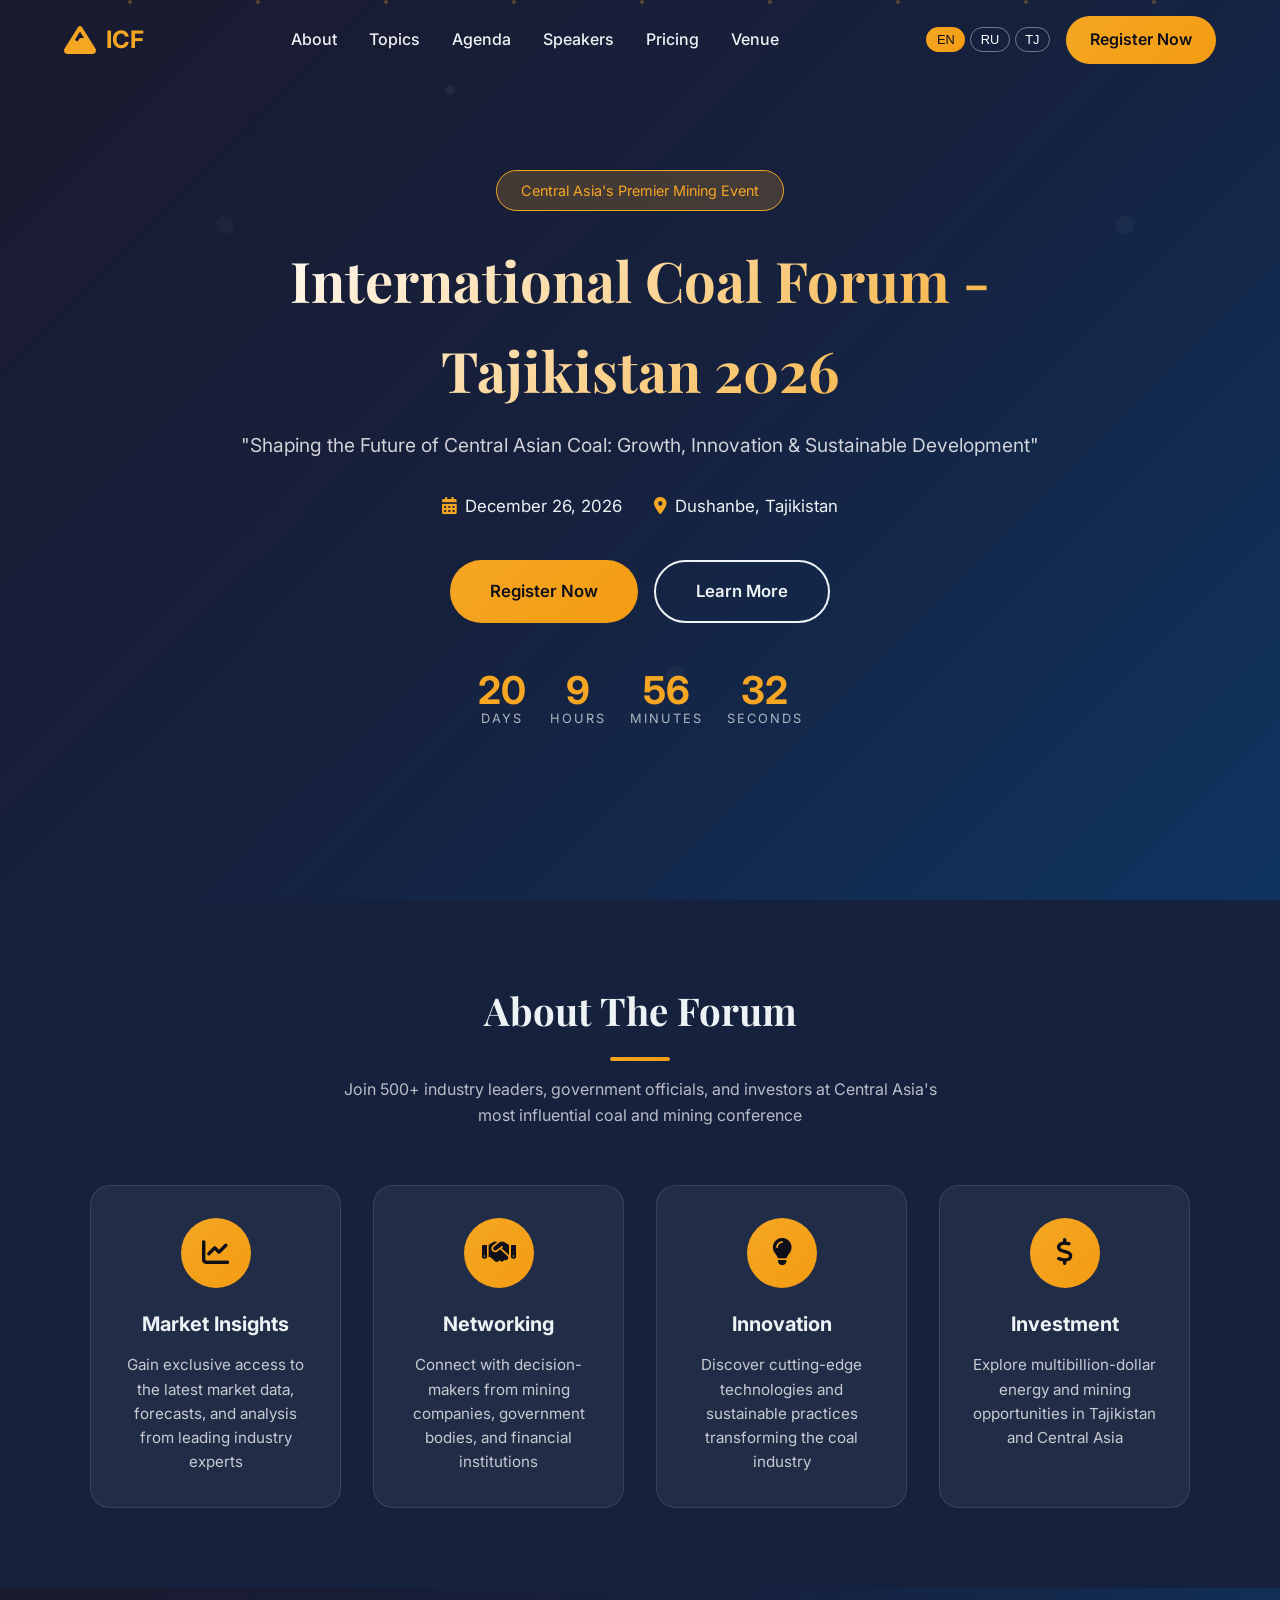
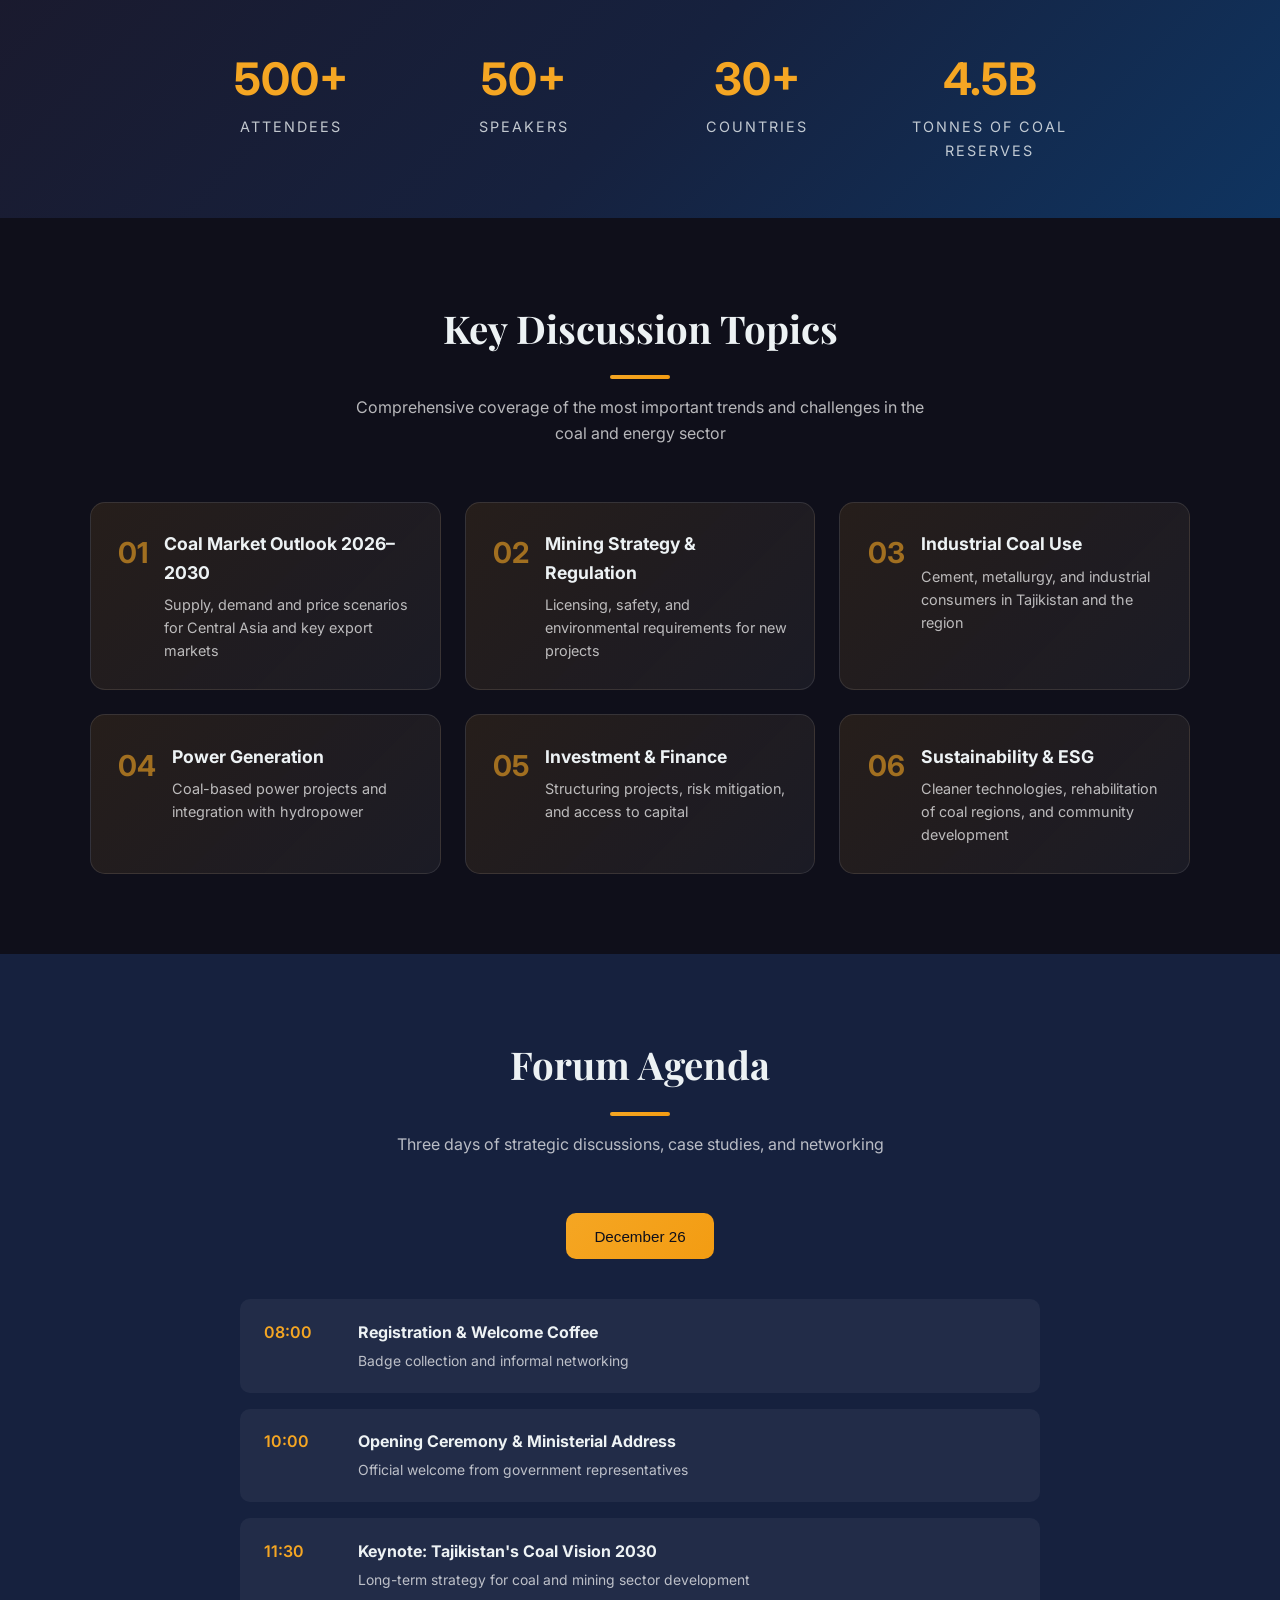
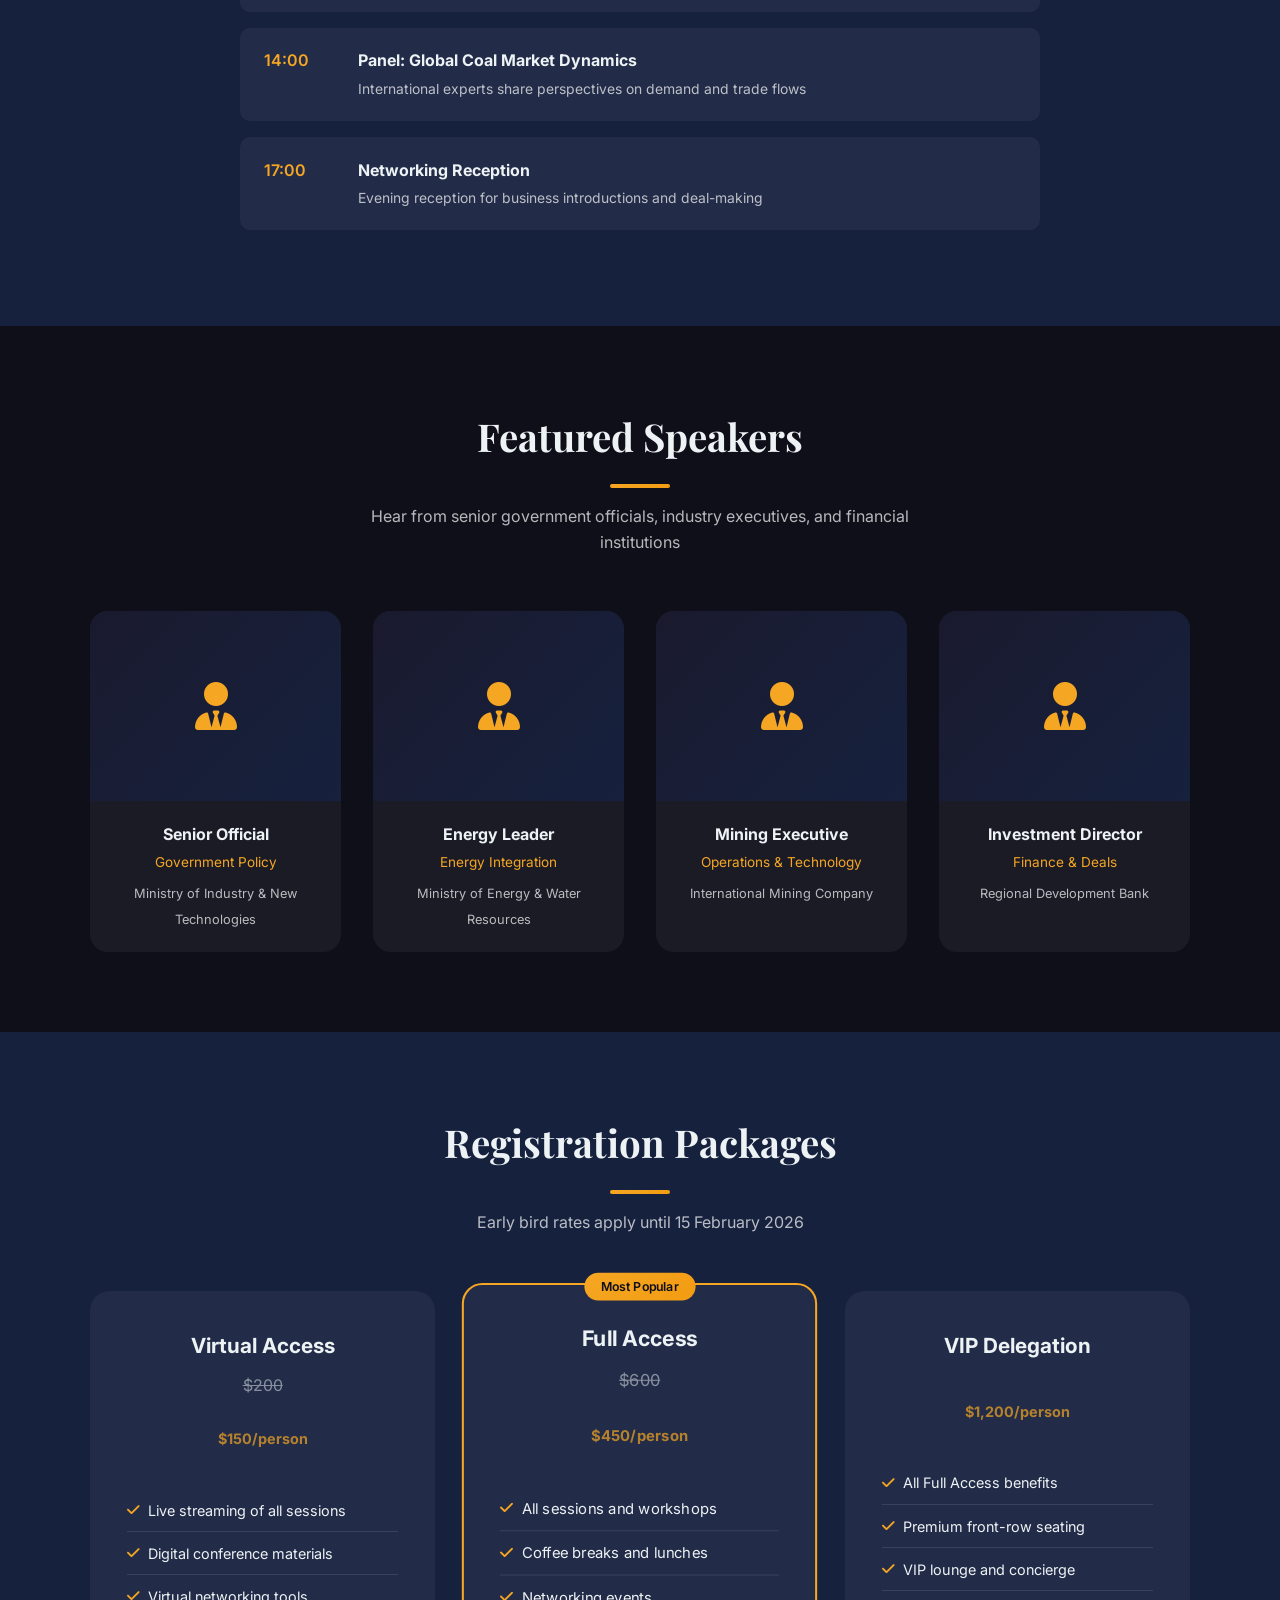
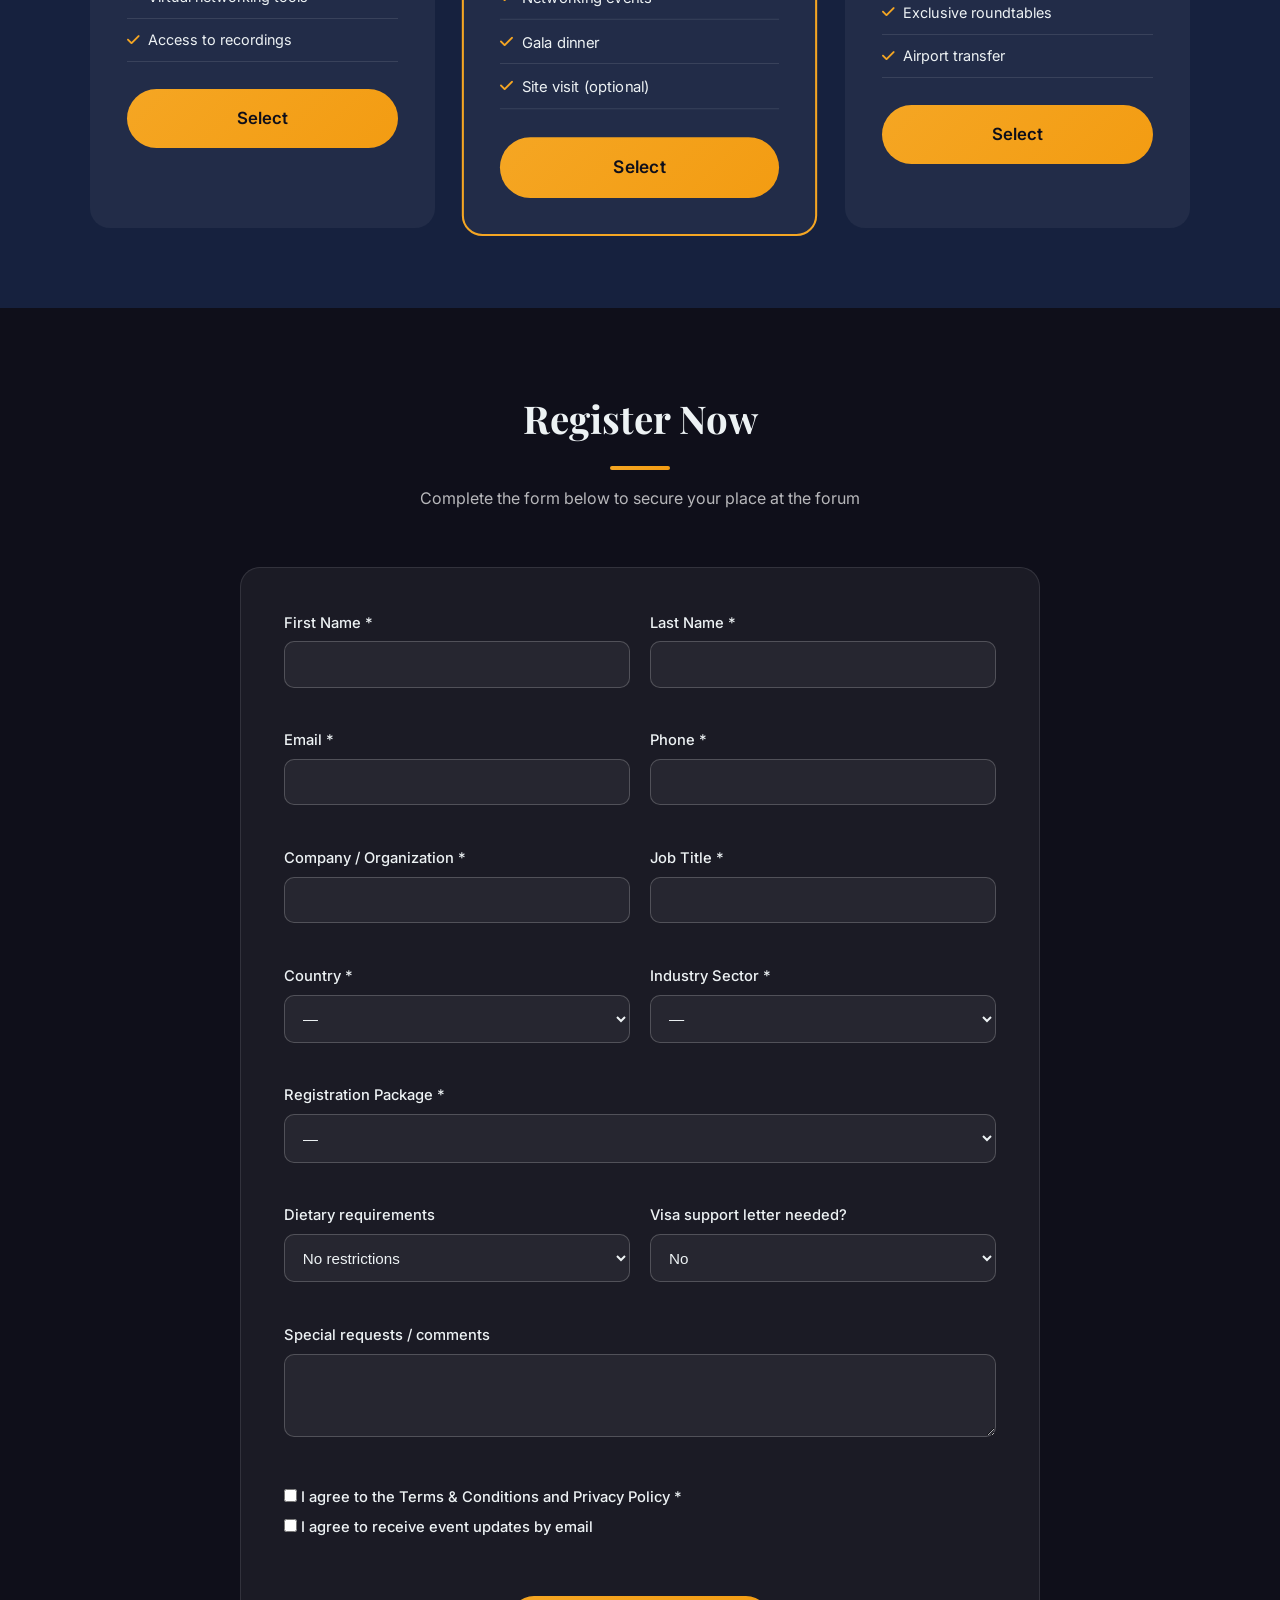
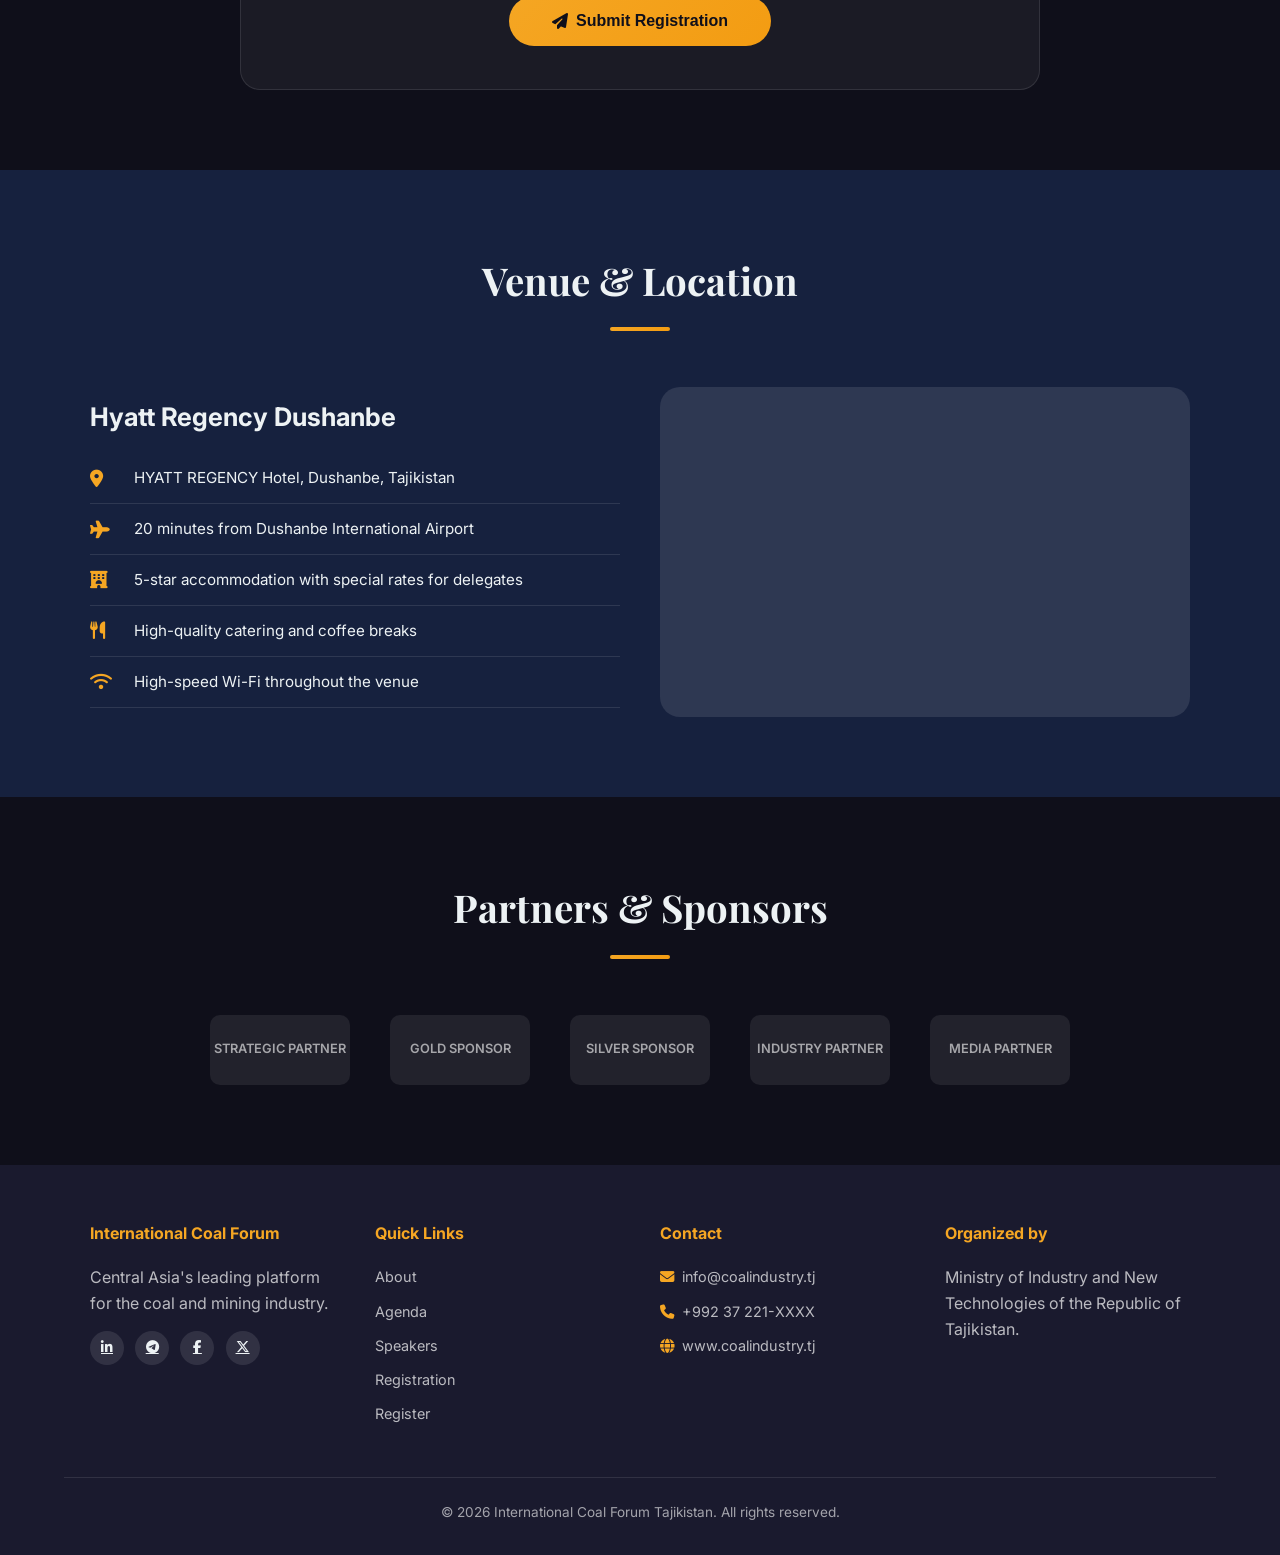
==== commit 24c6716b: "Add burger menu functionality to index.html" ====
--- a/index.html
+++ b/index.html
@@ -557,5 +557,41 @@
     </div>
 </footer>
     <script src="js/script.js"></script>
+    <script>
+    // ========== БУРГЕР-МЕНЮ ==========
+    document.addEventListener('DOMContentLoaded', function() {
+        const burger = document.getElementById('burger');
+        const burgerIcon = document.getElementById('burgerIcon');
+        const navLinks = document.getElementById('navLinks');
+
+        console.log('Burger:', burger);
+        console.log('NavLinks:', navLinks);
+
+        if (burger && navLinks) {
+            burger.addEventListener('click', function() {
+                console.log('Burger clicked!');
+                navLinks.classList.toggle('active');
+                
+                if (burgerIcon) {
+                    burgerIcon.classList.toggle('fa-bars');
+                    burgerIcon.classList.toggle('fa-times');
+                }
+            });
+
+            // Закрыть меню при клике на ссылку
+            navLinks.querySelectorAll('a').forEach(link => {
+                link.addEventListener('click', () => {
+                    navLinks.classList.remove('active');
+                    if (burgerIcon) {
+                        burgerIcon.classList.add('fa-bars');
+                        burgerIcon.classList.remove('fa-times');
+                    }
+                });
+            });
+        } else {
+            console.error('Burger or navLinks not found!');
+        }
+    });
+    </script>
 </body>
 </html>
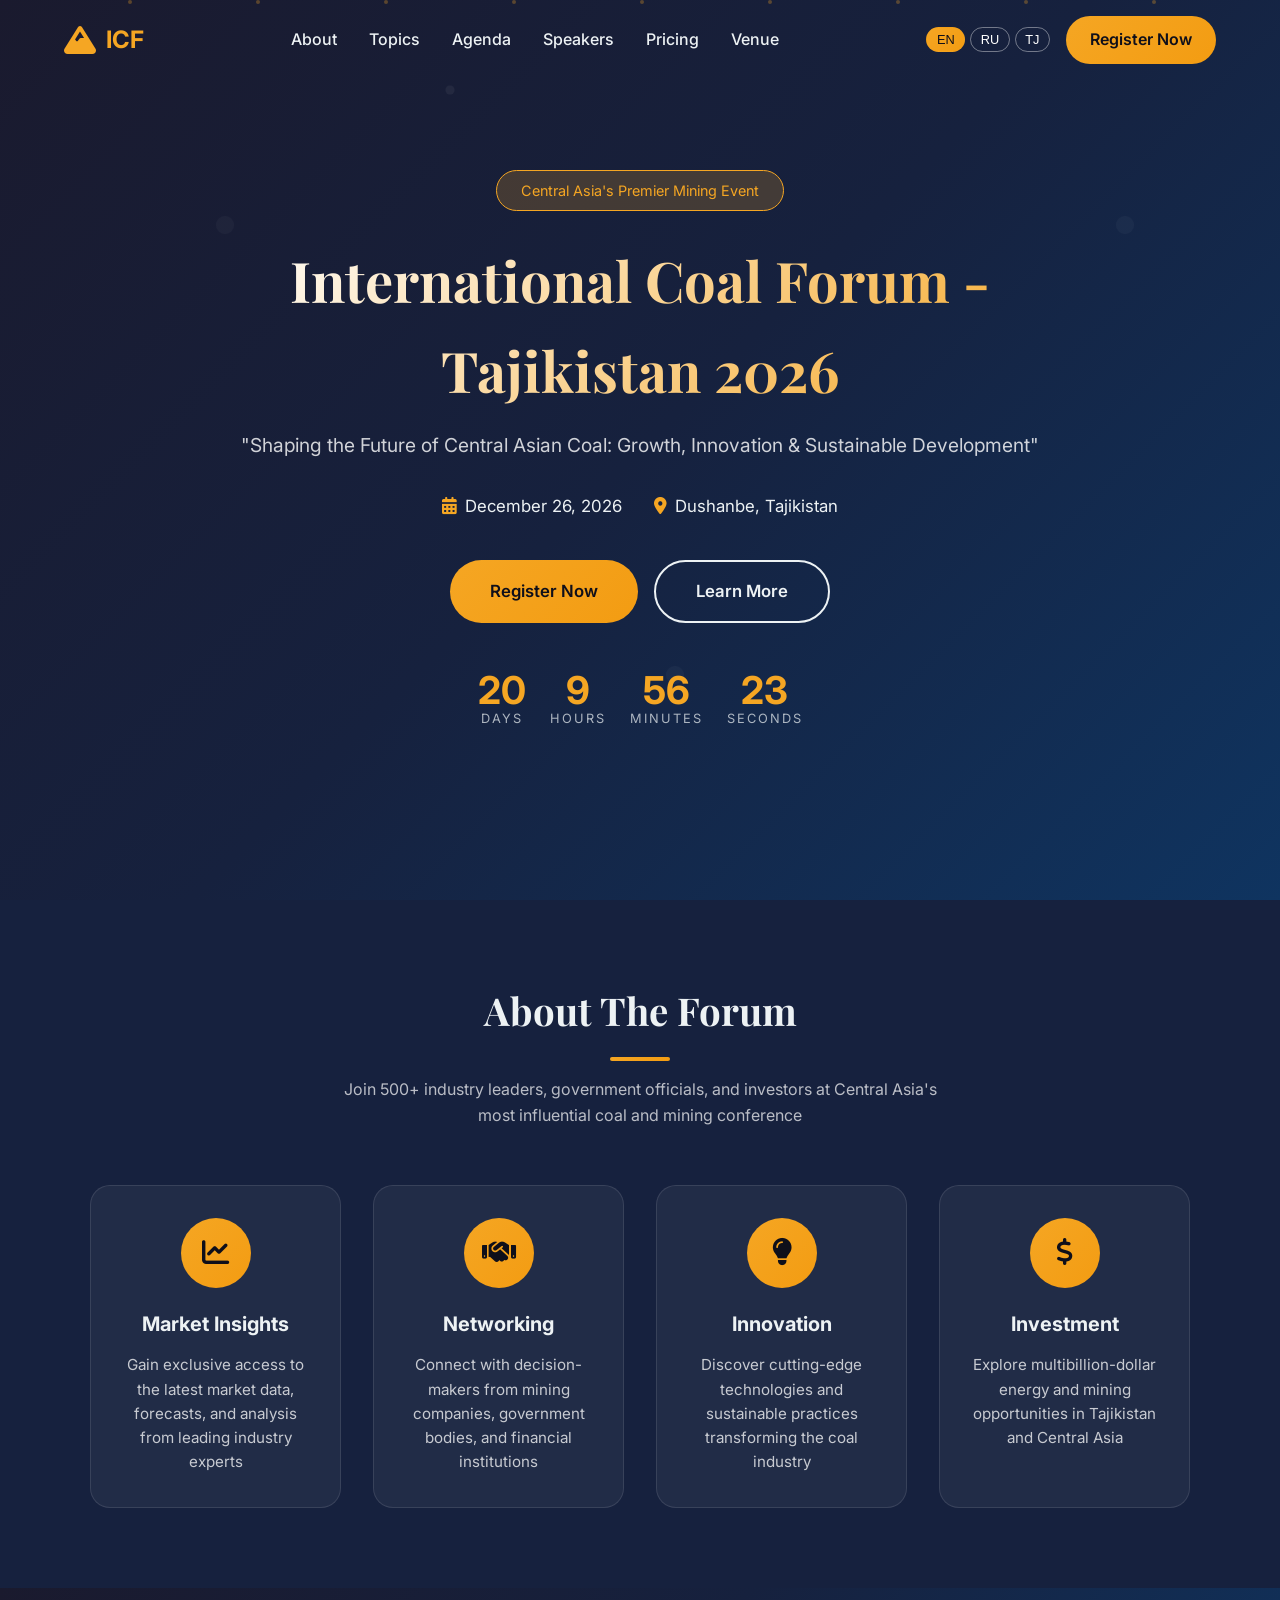
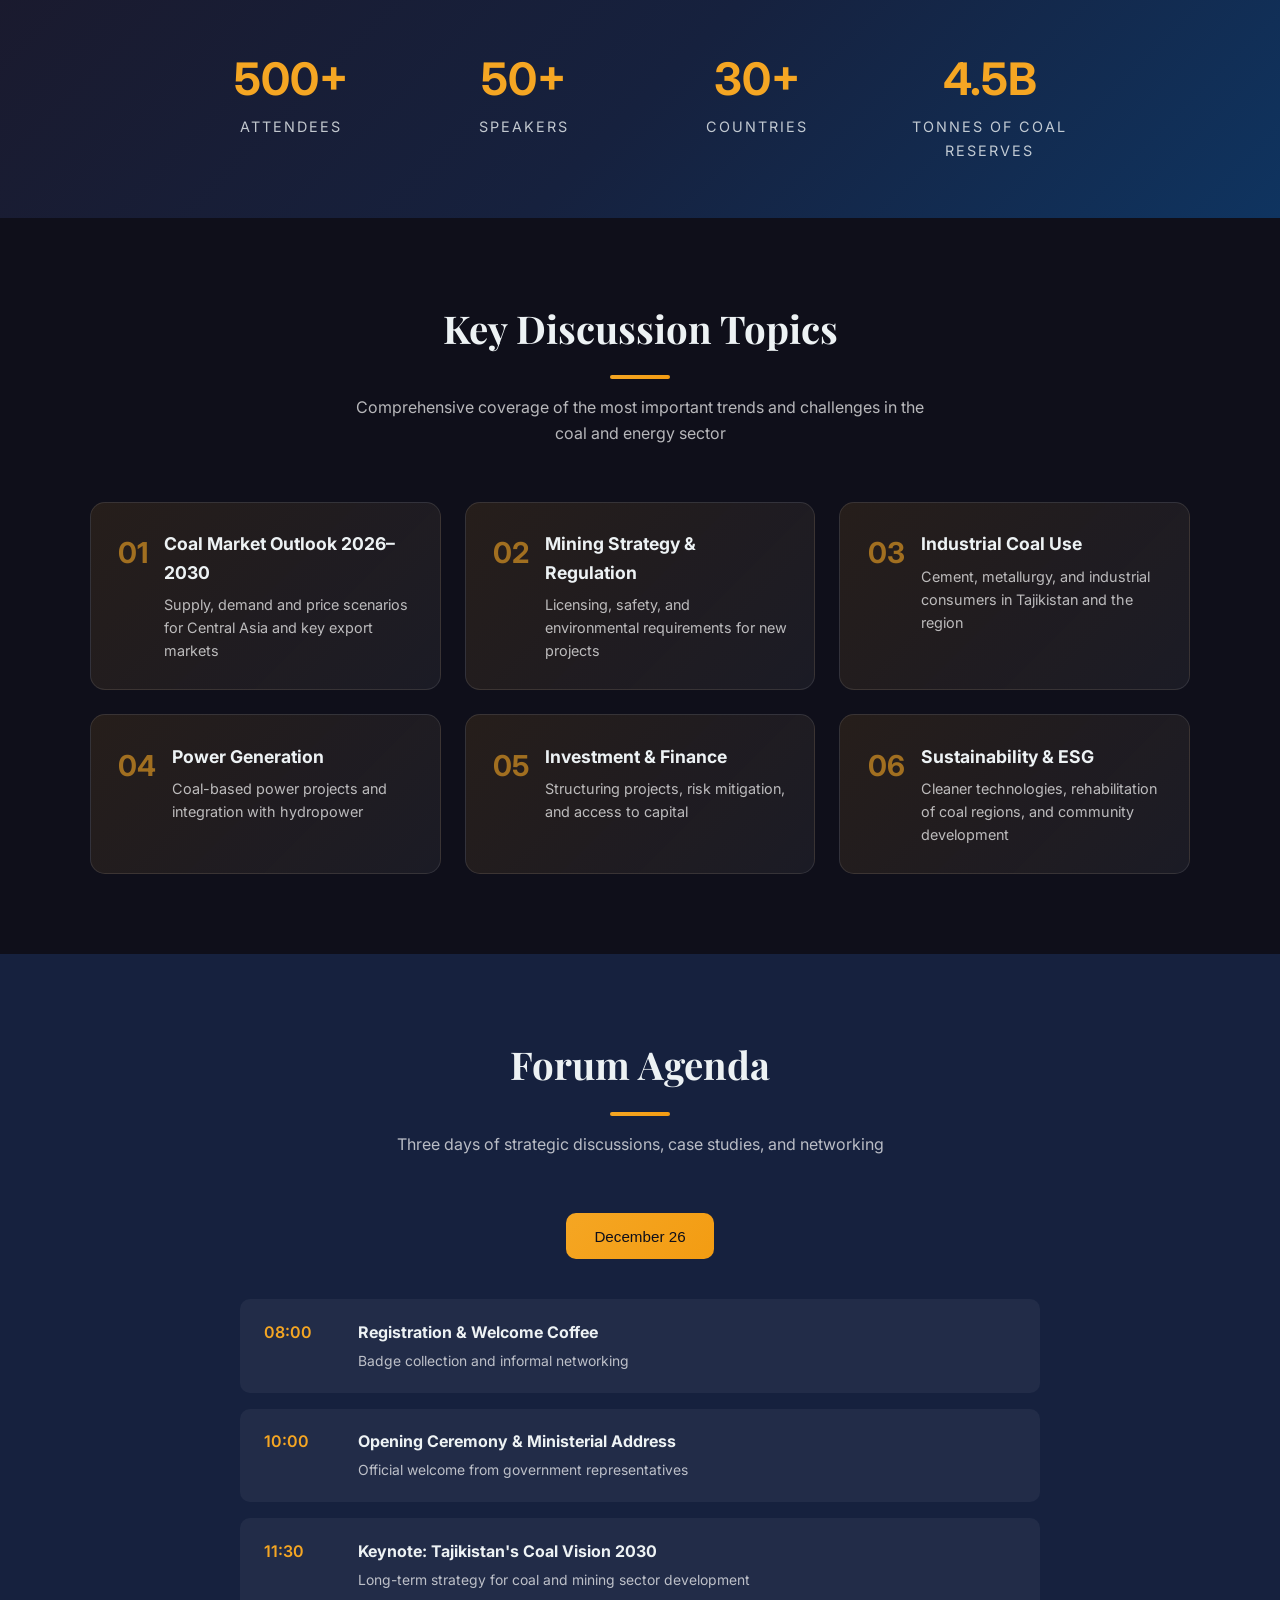
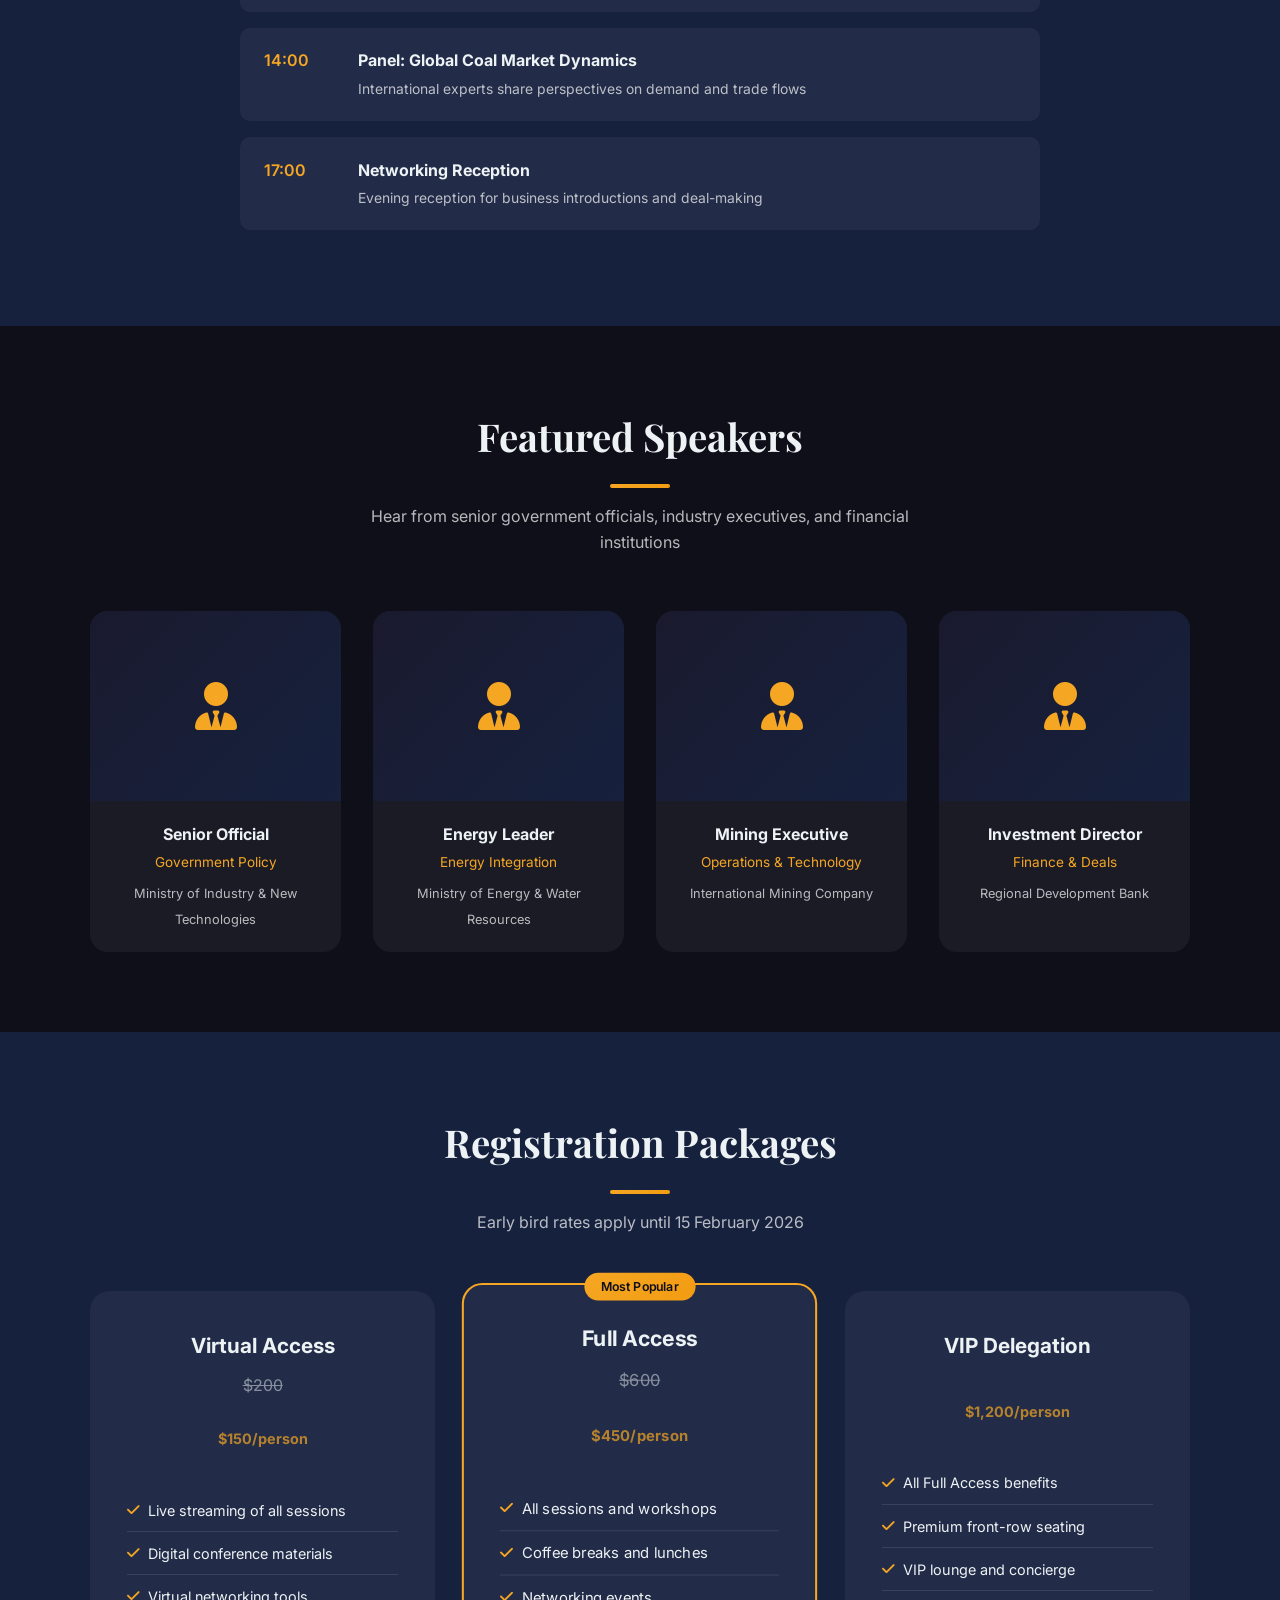
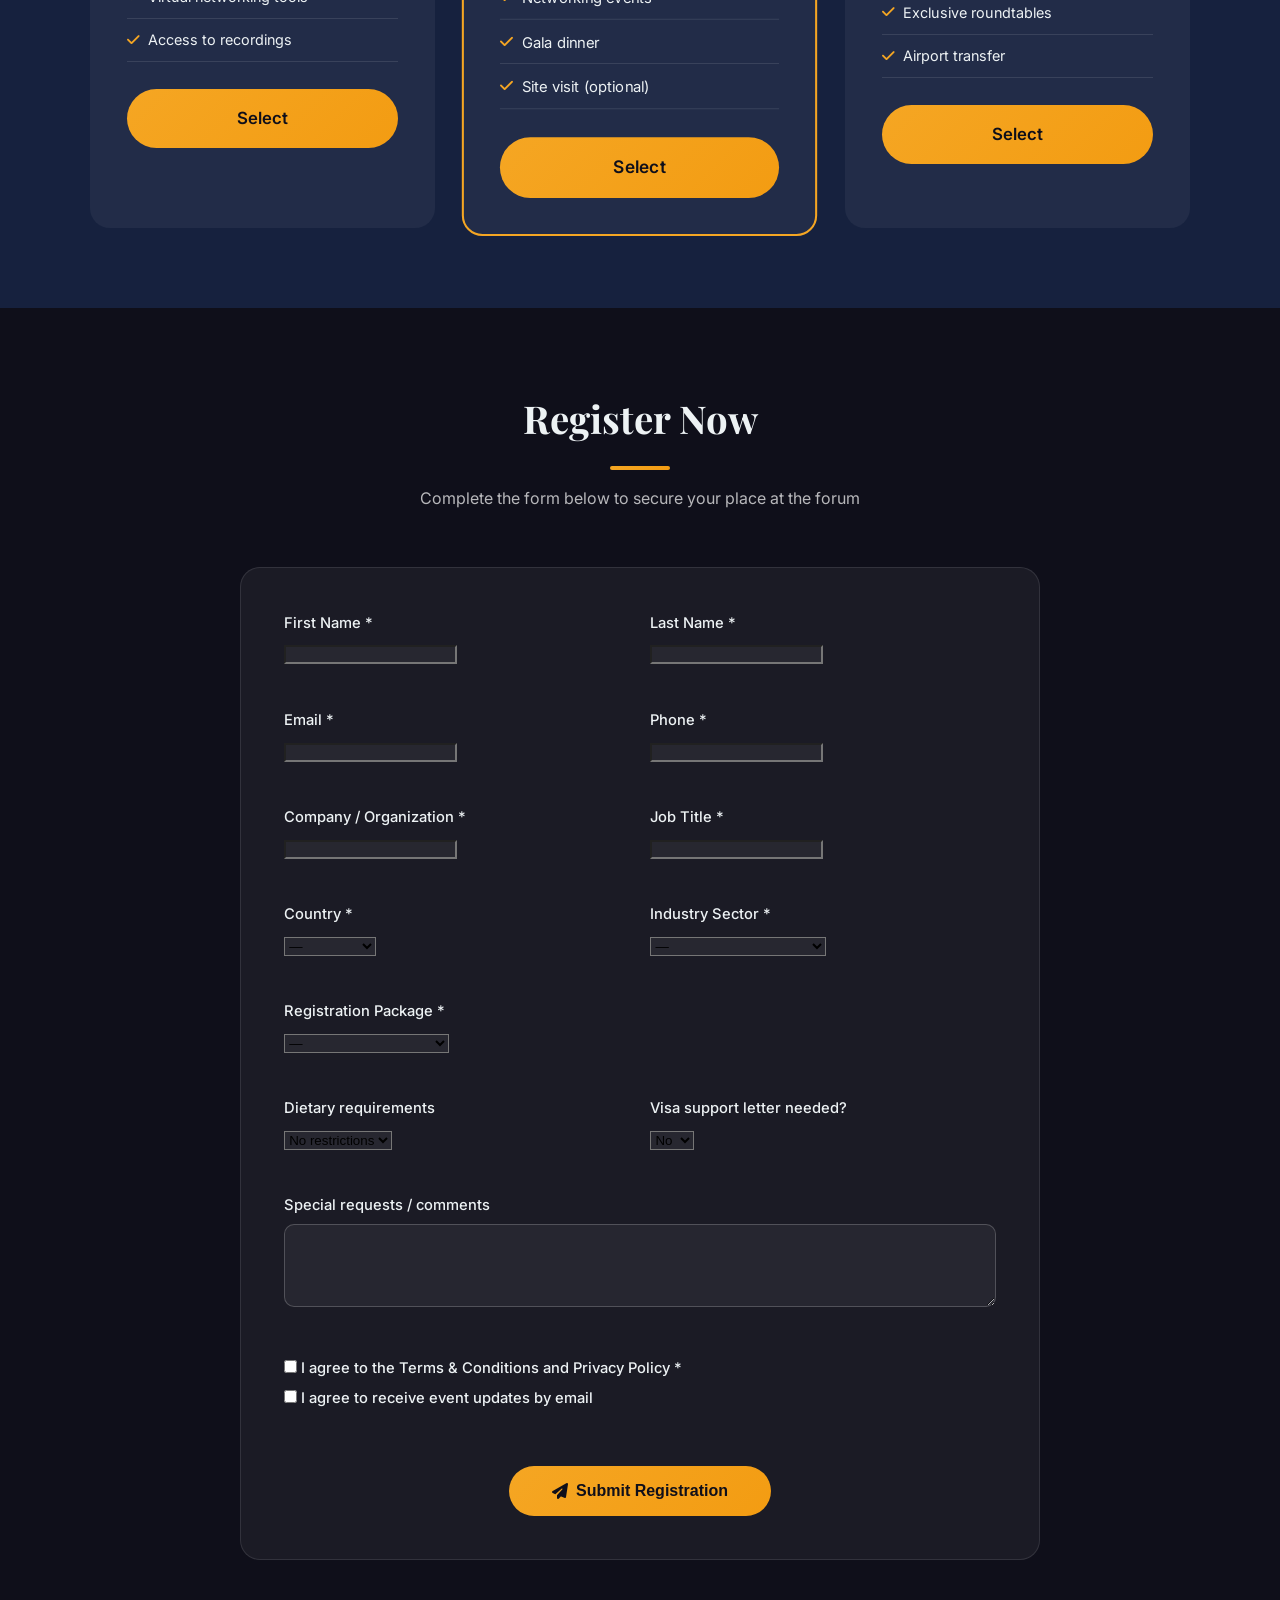
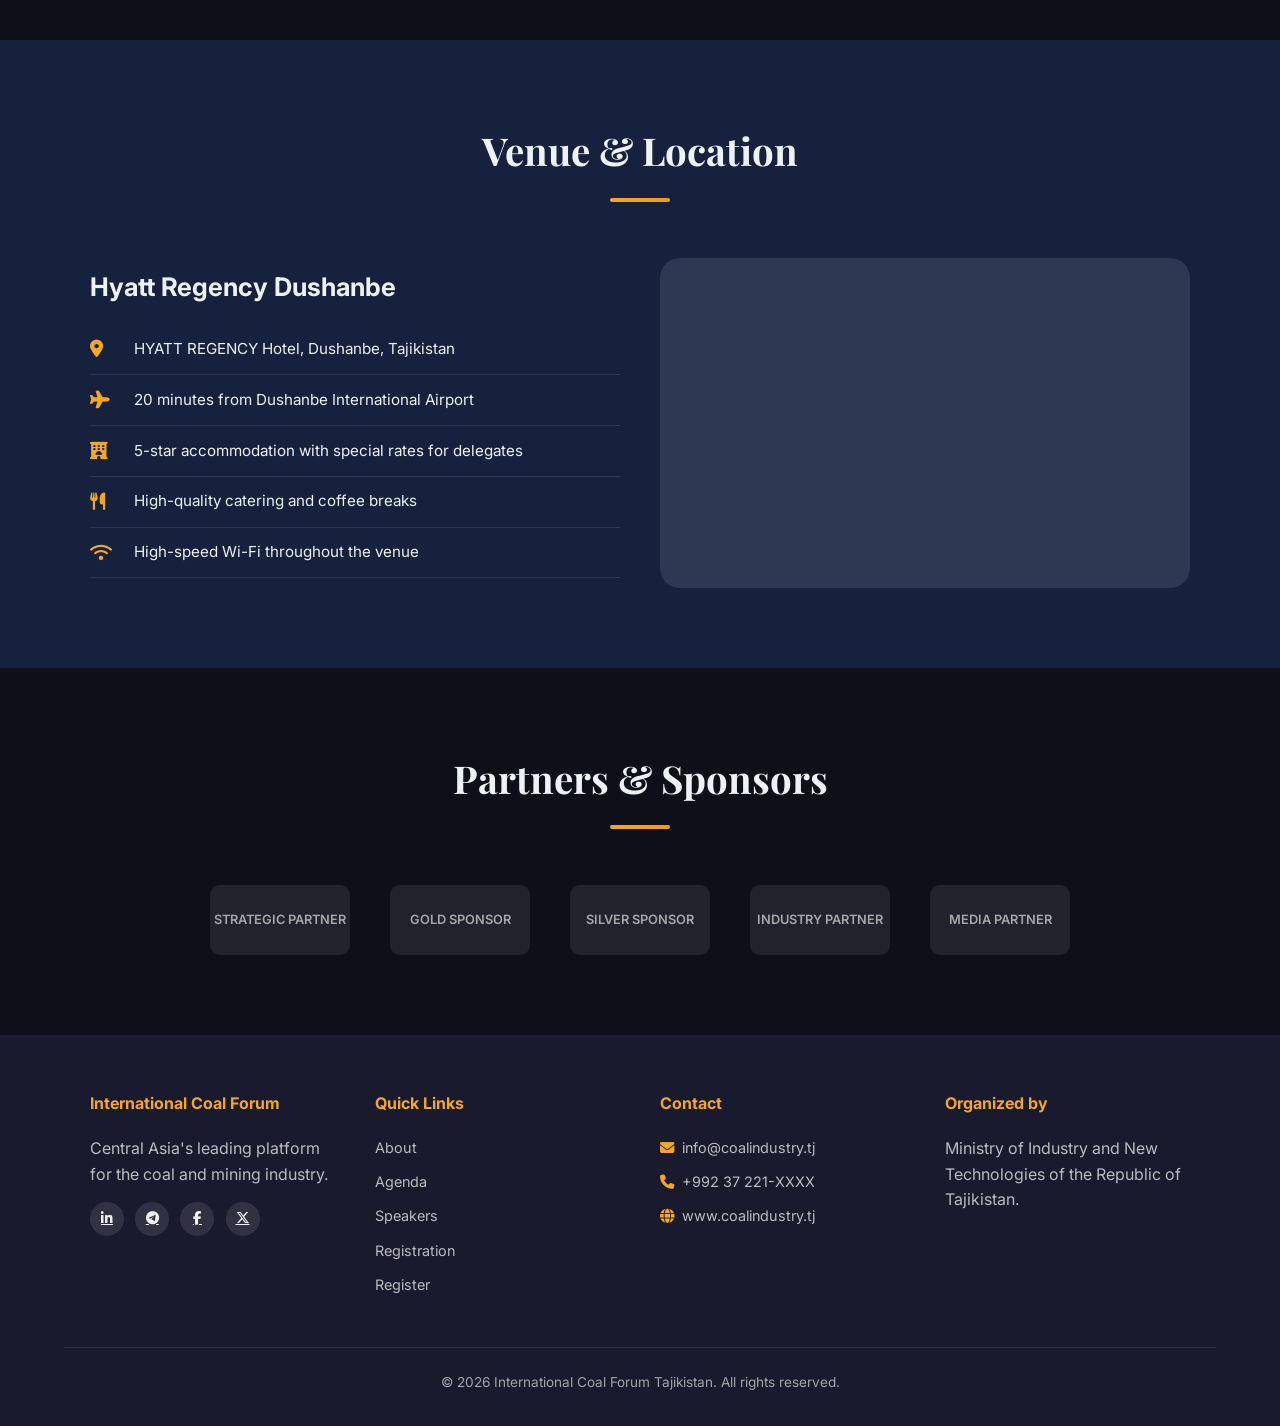
==== commit ee48b5d1: "Update index.html" ====
--- a/index.html
+++ b/index.html
@@ -166,7 +166,7 @@
         <div class="topic-card">
             <span class="topic-number">01</span>
             <div>
-                <h4 data-i18n="topic1_title">Coal Market Outlook 2026–2030</h4>
+                <h4 data-i18n="topic1_title">Coal Market Outlook 2026–2040</h4>
                 <p data-i18n="topic1_text">Supply, demand and price scenarios for Central Asia and key export markets</p>
             </div>
         </div>
--- a/css/styles.css
+++ b/css/styles.css
@@ -346,7 +346,16 @@
             display:block;margin-bottom:.4rem;font-weight:500;font-size:.92rem;
         }
         .form-group input,
-        .form-group select,
+             .form-group select{
+                background:rgba(255,255,255,.05);
+                cursor:pointer;
+            }
+            
+            .form-group select option{
+                background:var(--dark);    /* #0f0f1a */
+                color:var(--light);        /* #edf2f4 */
+                padding:10px;
+            }
         .form-group textarea{
             width:100%;padding:.85rem;border-radius:10px;
             border:1px solid rgba(255,255,255,.2);
@@ -355,7 +364,16 @@
             transition:all .3s;
         }
         .form-group input:focus,
-        .form-group select:focus,
+       .form-group select{
+    background:rgba(255,255,255,.05);
+    cursor:pointer;
+}
+
+.form-group select option{
+    background:var(--dark);    /* #0f0f1a */
+    color:var(--light);        /* #edf2f4 */
+    padding:10px;
+}
         .form-group textarea:focus{
             outline:none;border-color:var(--gold);
             background:rgba(255,255,255,.1);
@@ -452,20 +470,21 @@
         display:block;
     }
     .nav-links{
-        display:none;
+        display:none !important;
         position:absolute;
-        top:100%;
+        top:70px;
         left:0;
         right:0;
         background:rgba(15,15,26,.98);
         flex-direction:column;
         padding:1.5rem;
-        gap:0;
+        gap:0 !important;
         backdrop-filter:blur(10px);
         border-top:1px solid rgba(255,255,255,.1);
+        z-index:999;
     }
     .nav-links.active{
-        display:flex;
+        display:flex !important;
     }
     .nav-links li{
         border-bottom:1px solid rgba(255,255,255,.1);
@@ -478,8 +497,11 @@
         padding:1rem 0;
         font-size:1.1rem;
     }
+    .nav-links a::after{
+        display:none;
+    }
     .nav-btn{
-        display:none;
+        display:none !important;
     }
     .hero h1{font-size:2.4rem;}
     .form-grid{grid-template-columns:1fr;}
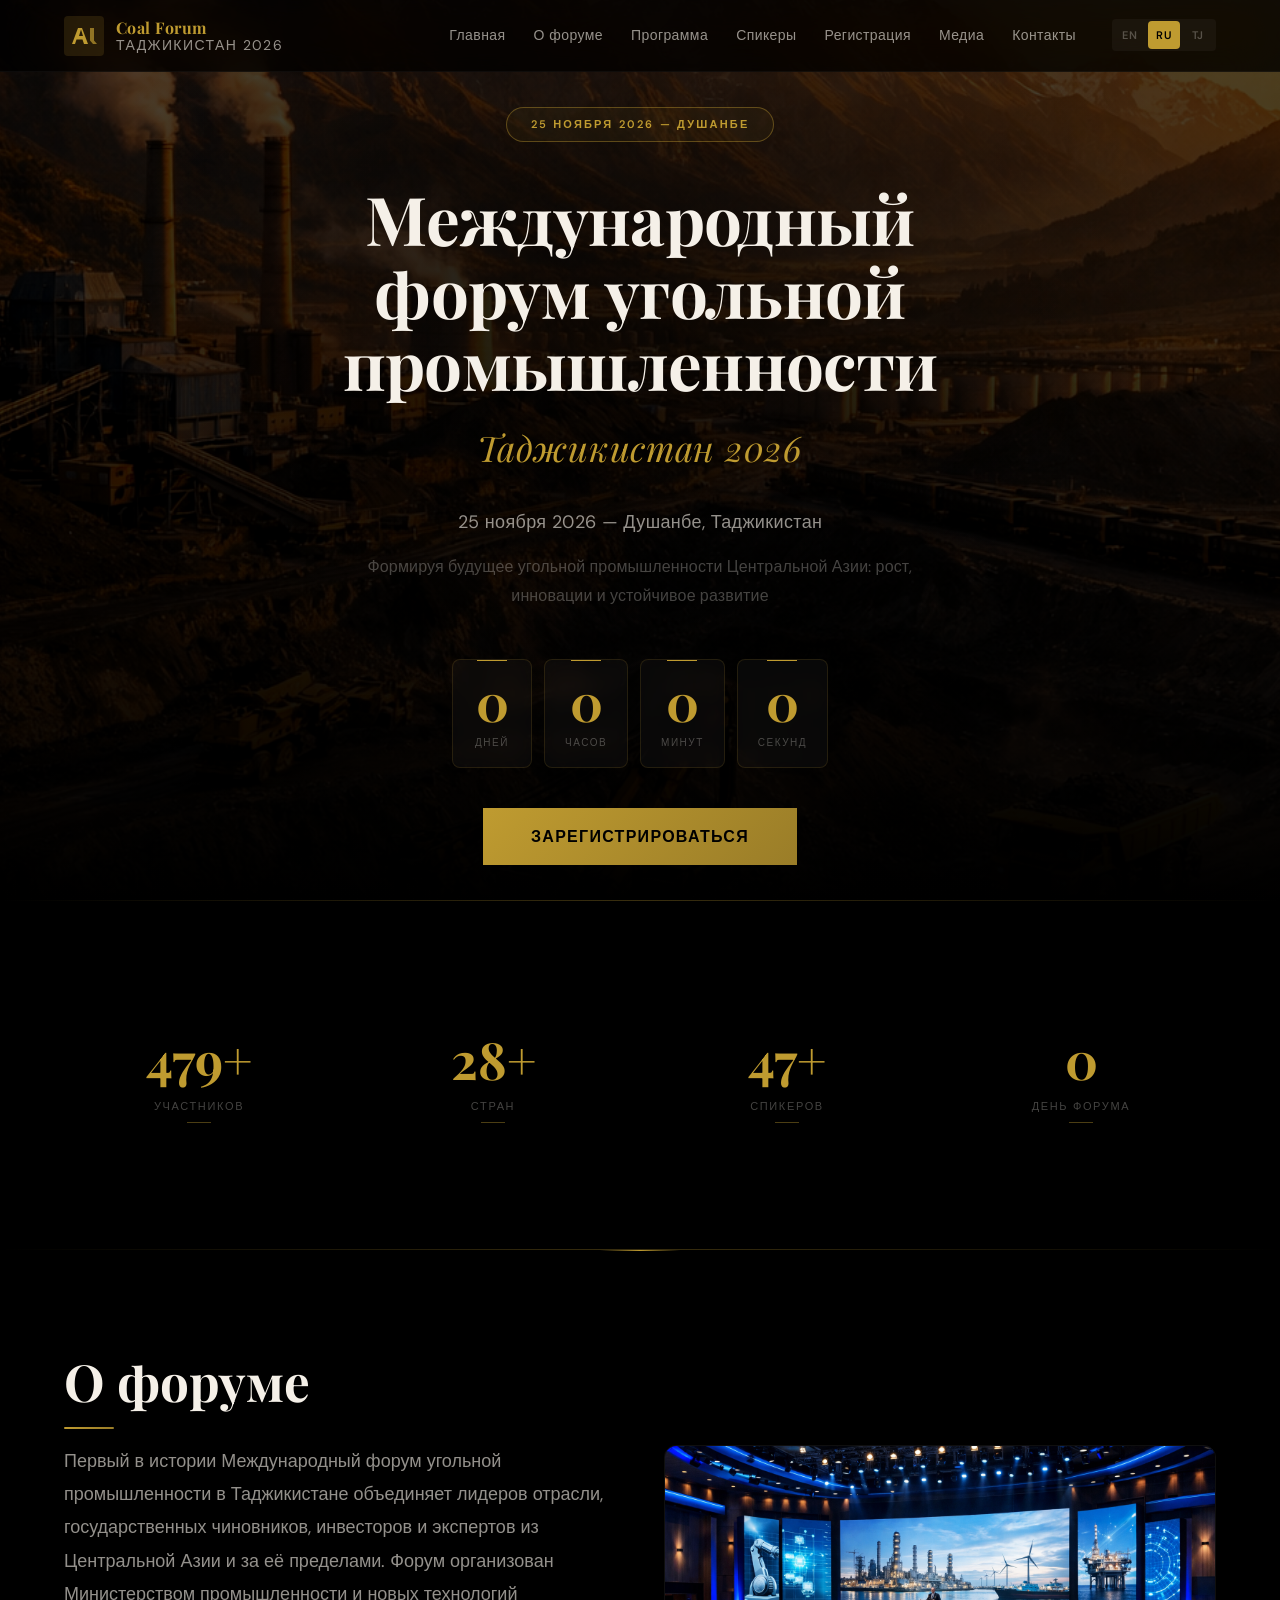
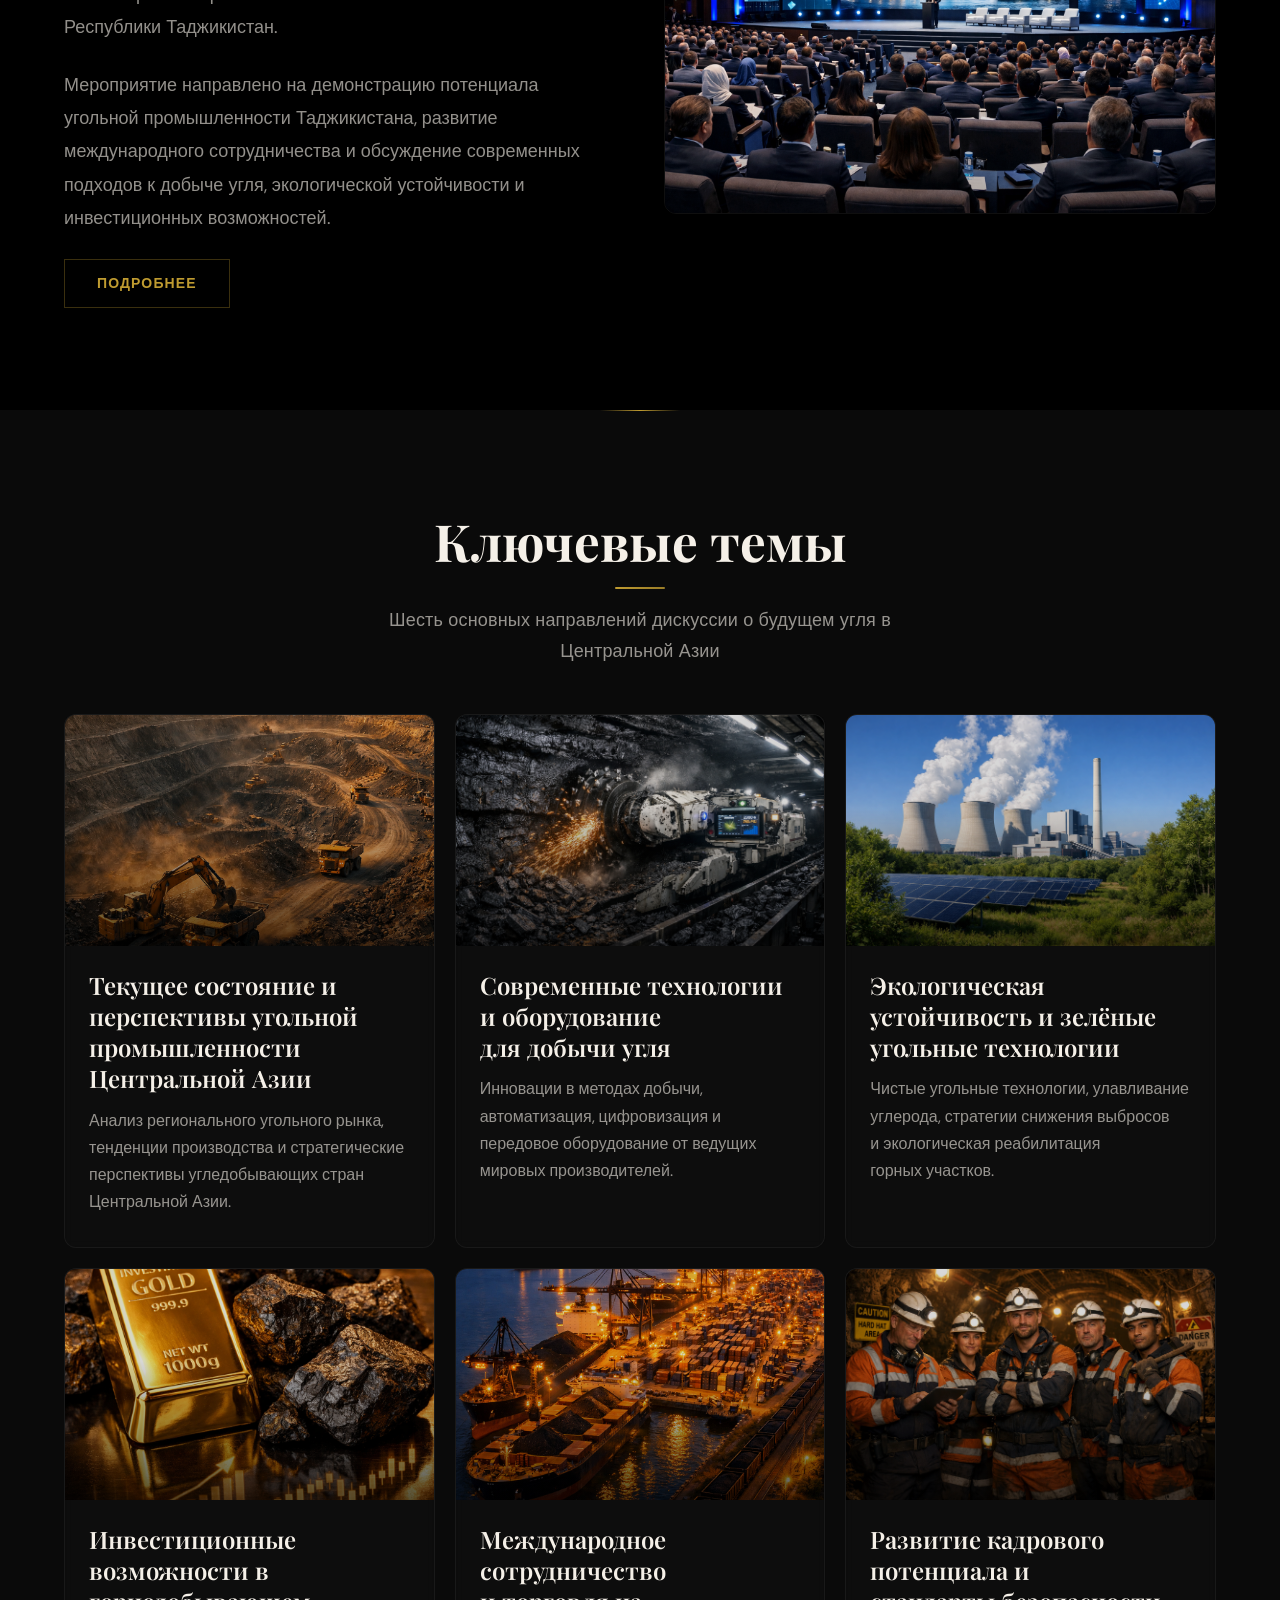
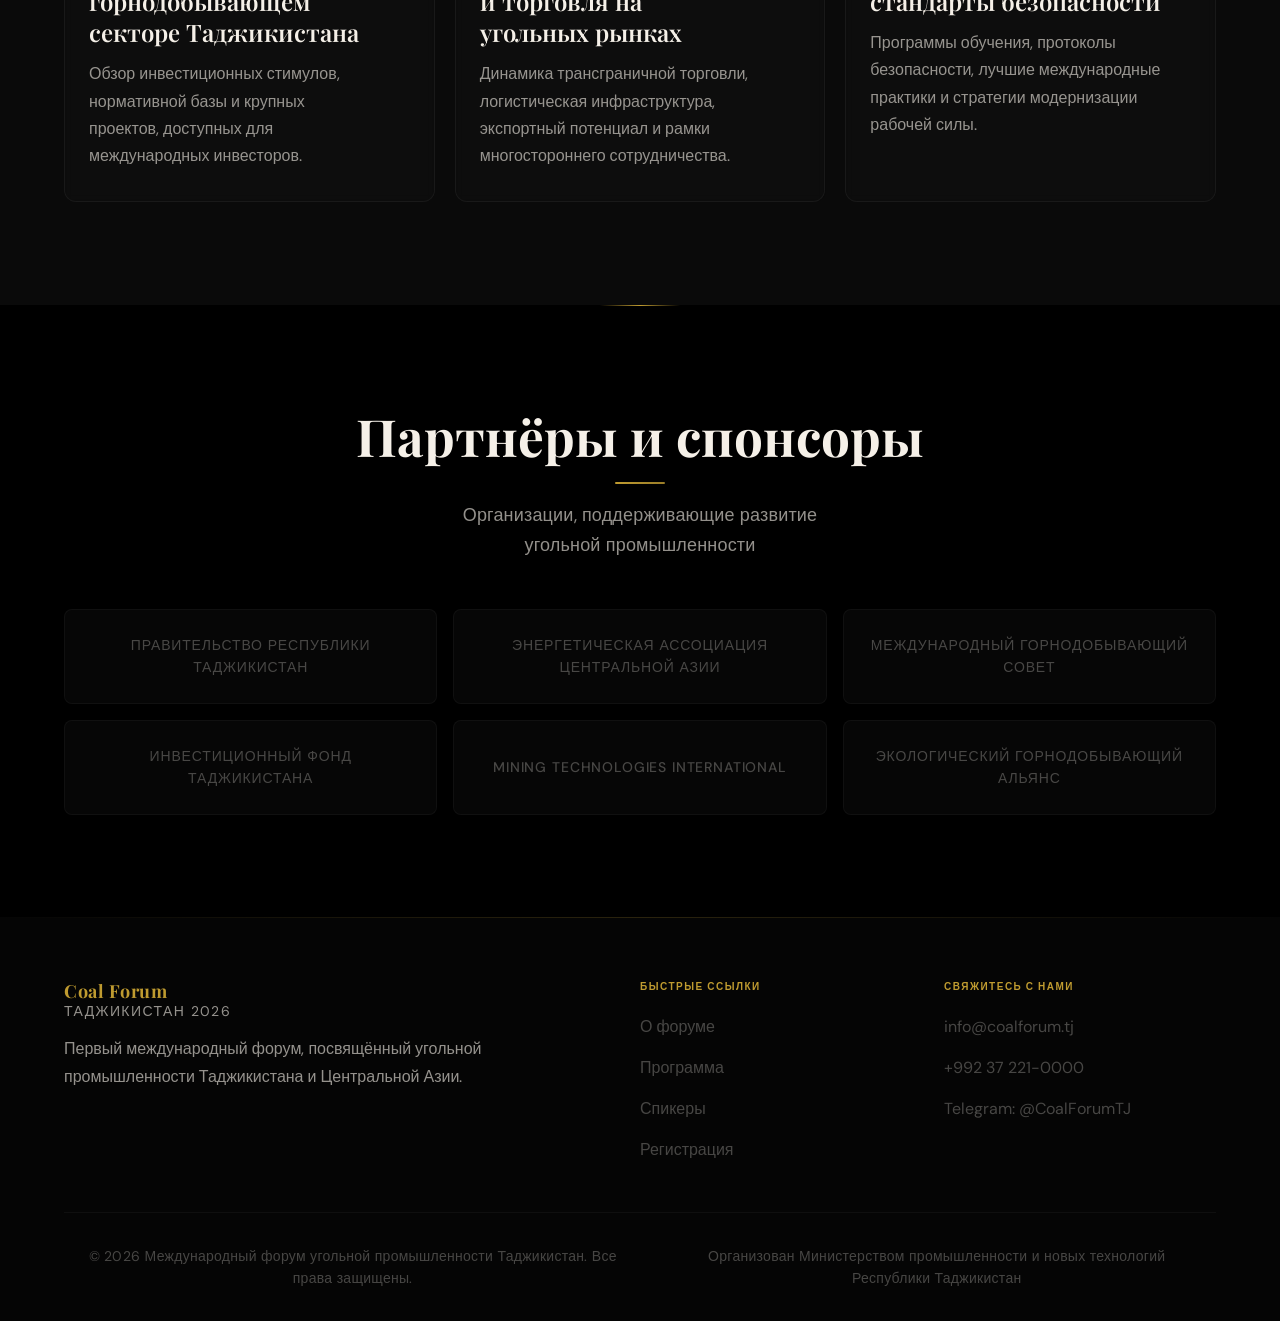
==== commit e88dd25f: "Add files via upload" ====
--- a/index.html
+++ b/index.html
@@ -1,597 +1,264 @@
 <!DOCTYPE html>
-<html lang="en">
+<html lang="ru">
 <head>
-    <meta charset="UTF-8">
-    <meta name="viewport" content="width=device-width, initial-scale=1.0">
-    <title data-i18n="meta_title">International Coal Forum - Tajikistan 2026</title>
-    <link href="https://fonts.googleapis.com/css2?family=Inter:wght@300;400;500;600;700;800&family=Playfair+Display:wght@700&display=swap" rel="stylesheet">
-    <link rel="stylesheet" href="https://cdnjs.cloudflare.com/ajax/libs/font-awesome/6.4.0/css/all.min.css">
-    <link rel="stylesheet" href="css/styles.css">
-    </head>
+  <meta charset="UTF-8">
+  <meta name="viewport" content="width=device-width, initial-scale=1.0">
+  <title>Международный форум угольной промышленности Таджикистана 2026</title>
+  <meta name="description" content="International Coal Industry Forum Tajikistan 2026 — November 25, Dushanbe. Shaping the Future of Central Asian Coal.">
+  <link rel="preconnect" href="https://fonts.googleapis.com">
+  <link rel="preconnect" href="https://fonts.gstatic.com" crossorigin>
+  <link href="https://fonts.googleapis.com/css2?family=DM+Sans:ital,opsz,wght@0,9..40,300;0,9..40,400;0,9..40,500;0,9..40,600;0,9..40,700;1,9..40,400&family=Playfair+Display:wght@400;600;700;800&display=swap" rel="stylesheet">
+  <link rel="stylesheet" href="base.css">
+  <link rel="stylesheet" href="style.css">
+</head>
 <body>
-<nav class="navbar" id="navbar">
-    <div class="logo">
-        <i class="fas fa-mountain"></i>
-        <span>ICF</span>
+  <a href="#main-content" class="skip-link">Skip to content</a>
+
+  <!-- HEADER -->
+  <header class="site-header" role="banner">
+    <div class="header-inner">
+      <a href="index.html" class="logo" aria-label="Coal Forum Home">
+        <svg class="logo-icon" viewBox="0 0 40 40" fill="none" xmlns="http://www.w3.org/2000/svg" aria-hidden="true">
+          <rect width="40" height="40" rx="4" fill="#bf9b30" fill-opacity="0.15"/>
+          <path d="M8 28L14 12h4l6 16h-4l-1.5-4.5h-6L11 28H8zm7-8h4l-2-6.5L15 20z" fill="#bf9b30"/>
+          <path d="M26 12h4v12.5L33 28h-4l-3-3.5V12z" fill="#bf9b30" opacity="0.7"/>
+        </svg>
+        <div class="logo-text">
+          Coal Forum
+          <span data-i18n="hero.subtitle">Таджикистан 2026</span>
+        </div>
+      </a>
+
+      <nav class="main-nav" aria-label="Primary navigation">
+        <ul role="list">
+          <li><a href="index.html" data-i18n="nav.home">Главная</a></li>
+          <li><a href="about.html" data-i18n="nav.about">О форуме</a></li>
+          <li><a href="program.html" data-i18n="nav.program">Программа</a></li>
+          <li><a href="speakers.html" data-i18n="nav.speakers">Спикеры</a></li>
+          <li><a href="register.html" data-i18n="nav.register">Регистрация</a></li>
+          <li><a href="media.html" data-i18n="nav.media">Медиа</a></li>
+          <li><a href="contacts.html" data-i18n="nav.contacts">Контакты</a></li>
+        </ul>
+        <div class="lang-switcher">
+          <button class="lang-btn" data-lang="en" aria-label="English">EN</button>
+          <button class="lang-btn" data-lang="ru" aria-label="Русский">RU</button>
+          <button class="lang-btn" data-lang="tj" aria-label="Тоҷикӣ">TJ</button>
+        </div>
+      </nav>
+
+      <button class="menu-toggle" aria-label="Open menu" aria-expanded="false">
+        <span></span>
+        <span></span>
+        <span></span>
+      </button>
     </div>
-    <ul class="nav-links" id="navLink">
-        <li><a href="#about" data-i18n="nav_about">About</a></li>
-        <li><a href="#topics" data-i18n="nav_topics">Topics</a></li>
-        <li><a href="#agenda" data-i18n="nav_agenda">Agenda</a></li>
-        <li><a href="#speakers" data-i18n="nav_speakers">Speakers</a></li>
-        <li><a href="#pricing" data-i18n="nav_pricing">Pricing</a></li>
-        <li><a href="#venue" data-i18n="nav_venue">Venue</a></li>
+  </header>
+
+  <!-- MOBILE MENU -->
+  <div class="mobile-menu" role="dialog" aria-label="Navigation menu">
+    <ul role="list">
+      <li><a href="index.html" data-i18n="nav.home">Главная</a></li>
+      <li><a href="about.html" data-i18n="nav.about">О форуме</a></li>
+      <li><a href="program.html" data-i18n="nav.program">Программа</a></li>
+      <li><a href="speakers.html" data-i18n="nav.speakers">Спикеры</a></li>
+      <li><a href="register.html" data-i18n="nav.register">Регистрация</a></li>
+      <li><a href="media.html" data-i18n="nav.media">Медиа</a></li>
+      <li><a href="contacts.html" data-i18n="nav.contacts">Контакты</a></li>
     </ul>
-    <div style="display:flex;align-items:center;">
-        <div class="lang-switcher">
-            <button data-lang="en" class="lang-btn active">EN</button>
-            <button data-lang="ru" class="lang-btn">RU</button>
-            <button data-lang="tj" class="lang-btn">TJ</button>
-        </div>
-        <a href="#registration" class="nav-btn" data-i18n="nav_register">Register Now</a>
-           <!-- Бургер-кнопка -->
-        <button class="burger" id="burger" aria-label="Menu">
-            <i class="fas fa-bars" id="burgerIcon"></i>
-        </button>
+    <div class="mobile-lang-switcher">
+      <button class="lang-btn" data-lang="en" aria-label="English">EN</button>
+      <button class="lang-btn" data-lang="ru" aria-label="Русский">RU</button>
+      <button class="lang-btn" data-lang="tj" aria-label="Тоҷикӣ">TJ</button>
     </div>
-</nav>
-
-<section class="hero" id="home">
-    <div class="hero-particles">
-        <div class="particle" style="left:10%;animation-delay:0s;"></div>
-        <div class="particle" style="left:20%;animation-delay:2s;"></div>
-        <div class="particle" style="left:30%;animation-delay:4s;"></div>
-        <div class="particle" style="left:40%;animation-delay:1s;"></div>
-        <div class="particle" style="left:50%;animation-delay:3s;"></div>
-        <div class="particle" style="left:60%;animation-delay:5s;"></div>
-        <div class="particle" style="left:70%;animation-delay:2.5s;"></div>
-        <div class="particle" style="left:80%;animation-delay:4.5s;"></div>
-        <div class="particle" style="left:90%;animation-delay:1.5s;"></div>
+  </div>
+
+  <!-- MAIN -->
+  <main id="main-content">
+
+    <!-- HERO -->
+    <section class="hero">
+      <div class="hero-bg">
+        <img src="assets/img/hero.png" alt="Coal mining landscape in Tajikistan mountains" loading="eager">
+      </div>
+      <div class="hero-overlay"></div>
+      <div class="hero-content">
+        <div class="hero-badge" data-i18n="hero.badge">25 ноября 2026 — Душанбе</div>
+        <h1 class="hero-title" data-i18n="hero.title">Международный форум угольной промышленности</h1>
+        <p class="hero-subtitle" data-i18n="hero.subtitle">Таджикистан 2026</p>
+        <p class="hero-date" data-i18n="hero.date">25 ноября 2026 — Душанбе, Таджикистан</p>
+        <p class="hero-tagline" data-i18n="hero.tagline">Формируя будущее угольной промышленности Центральной Азии: рост, инновации и устойчивое развитие</p>
+
+        <div class="countdown" aria-label="Countdown to the forum">
+          <div class="countdown-item">
+            <span class="countdown-number" id="countdown-days">000</span>
+            <span class="countdown-label" data-i18n="countdown.days">Дней</span>
+          </div>
+          <div class="countdown-item">
+            <span class="countdown-number" id="countdown-hours">00</span>
+            <span class="countdown-label" data-i18n="countdown.hours">Часов</span>
+          </div>
+          <div class="countdown-item">
+            <span class="countdown-number" id="countdown-minutes">00</span>
+            <span class="countdown-label" data-i18n="countdown.minutes">Минут</span>
+          </div>
+          <div class="countdown-item">
+            <span class="countdown-number" id="countdown-seconds">00</span>
+            <span class="countdown-label" data-i18n="countdown.seconds">Секунд</span>
+          </div>
+        </div>
+
+        <a href="register.html" class="hero-cta" data-i18n="hero.cta">Зарегистрироваться</a>
+      </div>
+    </section>
+
+    <!-- STATISTICS -->
+    <section class="stats section" aria-label="Forum statistics">
+      <div class="container">
+        <div class="stats-grid">
+          <div class="stat-item fade-in">
+            <div class="stat-number" data-count="500" data-suffix="+">0</div>
+            <div class="stat-label" data-i18n="stats.participants">Участников</div>
+          </div>
+          <div class="stat-item fade-in">
+            <div class="stat-number" data-count="30" data-suffix="+">0</div>
+            <div class="stat-label" data-i18n="stats.countries">Стран</div>
+          </div>
+          <div class="stat-item fade-in">
+            <div class="stat-number" data-count="50" data-suffix="+">0</div>
+            <div class="stat-label" data-i18n="stats.speakers">Спикеров</div>
+          </div>
+          <div class="stat-item fade-in">
+            <div class="stat-number" data-count="1" data-suffix="">0</div>
+            <div class="stat-label" data-i18n="stats.day">День форума</div>
+          </div>
+        </div>
+      </div>
+    </section>
+
+    <!-- ABOUT BRIEF -->
+    <section class="section" id="about">
+      <div class="container">
+        <div class="about-brief">
+          <div class="about-text fade-in-left">
+            <h2 class="section-title" data-i18n="about.brief.title">О форуме</h2>
+            <p data-i18n="about.brief.text">Первый в истории Международный форум угольной промышленности в Таджикистане объединяет лидеров отрасли, государственных чиновников, инвесторов и экспертов из Центральной Азии и за её пределами. Форум организован Министерством промышленности и новых технологий Республики Таджикистан.</p>
+            <p data-i18n="about.brief.text2">Мероприятие направлено на демонстрацию потенциала угольной промышленности Таджикистана, развитие международного сотрудничества и обсуждение современных подходов к добыче угля, экологической устойчивости и инвестиционных возможностей.</p>
+            <a href="about.html" class="btn-secondary" data-i18n="about.brief.btn">Подробнее</a>
+          </div>
+          <div class="about-image fade-in-right">
+            <img src="assets/img/venue.png" alt="Conference hall for the Coal Industry Forum" loading="lazy">
+          </div>
+        </div>
+      </div>
+    </section>
+
+    <!-- TOPICS -->
+    <section class="section" style="background: var(--color-surface);" id="topics">
+      <div class="container">
+        <h2 class="section-title section-title--center fade-in" data-i18n="topics.title">Ключевые темы</h2>
+        <p class="section-subtitle section-subtitle--center fade-in" data-i18n="topics.subtitle">Шесть основных направлений дискуссии о будущем угля в Центральной Азии</p>
+        <div class="topics-grid">
+          <div class="topic-card fade-in">
+            <div class="topic-image"><img src="assets/img/topic-mining.png" alt="Coal mining in Central Asia" loading="lazy"></div>
+            <div class="topic-body">
+              <h3 data-i18n="topic1.title">Текущее состояние и перспективы угольной промышленности Центральной Азии</h3>
+              <p data-i18n="topic1.desc">Анализ регионального угольного рынка, тенденции производства и стратегические перспективы угледобывающих стран Центральной Азии.</p>
+            </div>
+          </div>
+          <div class="topic-card fade-in">
+            <div class="topic-image"><img src="assets/img/topic-technology.png" alt="Modern mining technology" loading="lazy"></div>
+            <div class="topic-body">
+              <h3 data-i18n="topic2.title">Современные технологии и оборудование для добычи угля</h3>
+              <p data-i18n="topic2.desc">Инновации в методах добычи, автоматизация, цифровизация и передовое оборудование от ведущих мировых производителей.</p>
+            </div>
+          </div>
+          <div class="topic-card fade-in">
+            <div class="topic-image"><img src="assets/img/topic-ecology.png" alt="Green coal technology" loading="lazy"></div>
+            <div class="topic-body">
+              <h3 data-i18n="topic3.title">Экологическая устойчивость и зелёные угольные технологии</h3>
+              <p data-i18n="topic3.desc">Чистые угольные технологии, улавливание углерода, стратегии снижения выбросов и экологическая реабилитация горных участков.</p>
+            </div>
+          </div>
+          <div class="topic-card fade-in">
+            <div class="topic-image"><img src="assets/img/topic-investment.png" alt="Investment opportunities" loading="lazy"></div>
+            <div class="topic-body">
+              <h3 data-i18n="topic4.title">Инвестиционные возможности в горнодобывающем секторе Таджикистана</h3>
+              <p data-i18n="topic4.desc">Обзор инвестиционных стимулов, нормативной базы и крупных проектов, доступных для международных инвесторов.</p>
+            </div>
+          </div>
+          <div class="topic-card fade-in">
+            <div class="topic-image"><img src="assets/img/topic-trade.png" alt="International trade" loading="lazy"></div>
+            <div class="topic-body">
+              <h3 data-i18n="topic5.title">Международное сотрудничество и торговля на угольных рынках</h3>
+              <p data-i18n="topic5.desc">Динамика трансграничной торговли, логистическая инфраструктура, экспортный потенциал и рамки многостороннего сотрудничества.</p>
+            </div>
+          </div>
+          <div class="topic-card fade-in">
+            <div class="topic-image"><img src="assets/img/topic-safety.png" alt="Safety and workforce" loading="lazy"></div>
+            <div class="topic-body">
+              <h3 data-i18n="topic6.title">Развитие кадрового потенциала и стандарты безопасности</h3>
+              <p data-i18n="topic6.desc">Программы обучения, протоколы безопасности, лучшие международные практики и стратегии модернизации рабочей силы.</p>
+            </div>
+          </div>
+        </div>
+      </div>
+    </section>
+
+    <!-- PARTNERS -->
+    <section class="section" id="partners">
+      <div class="container">
+        <h2 class="section-title section-title--center fade-in" data-i18n="partners.title">Партнёры и спонсоры</h2>
+        <p class="section-subtitle section-subtitle--center fade-in" data-i18n="partners.subtitle">Организации, поддерживающие развитие угольной промышленности</p>
+        <div class="partners-grid fade-in">
+          <div class="partner-item" data-i18n="partner.govt">Правительство Республики Таджикистан</div>
+          <div class="partner-item" data-i18n="partner.energy">Энергетическая ассоциация Центральной Азии</div>
+          <div class="partner-item" data-i18n="partner.mining">Международный горнодобывающий совет</div>
+          <div class="partner-item" data-i18n="partner.invest">Инвестиционный фонд Таджикистана</div>
+          <div class="partner-item" data-i18n="partner.tech">Mining Technologies International</div>
+          <div class="partner-item" data-i18n="partner.eco">Экологический горнодобывающий альянс</div>
+        </div>
+      </div>
+    </section>
+
+  </main>
+
+  <!-- FOOTER -->
+  <footer class="site-footer" role="contentinfo">
+    <div class="container">
+      <div class="footer-grid">
+        <div class="footer-brand">
+          <div class="logo-text">
+            Coal Forum
+            <span data-i18n="hero.subtitle">Таджикистан 2026</span>
+          </div>
+          <p data-i18n="footer.desc">Первый международный форум, посвящённый угольной промышленности Таджикистана и Центральной Азии.</p>
+        </div>
+        <div class="footer-links">
+          <h4 data-i18n="footer.links">Быстрые ссылки</h4>
+          <ul role="list">
+            <li><a href="about.html" data-i18n="nav.about">О форуме</a></li>
+            <li><a href="program.html" data-i18n="nav.program">Программа</a></li>
+            <li><a href="speakers.html" data-i18n="nav.speakers">Спикеры</a></li>
+            <li><a href="register.html" data-i18n="nav.register">Регистрация</a></li>
+          </ul>
+        </div>
+        <div class="footer-links">
+          <h4 data-i18n="footer.contact">Свяжитесь с нами</h4>
+          <ul role="list">
+            <li><a href="mailto:info@coalforum.tj">info@coalforum.tj</a></li>
+            <li><a href="tel:+99237221-0000">+992 37 221-0000</a></li>
+            <li><a href="https://t.me/CoalForumTJ" target="_blank" rel="noopener noreferrer">Telegram: @CoalForumTJ</a></li>
+          </ul>
+        </div>
+      </div>
+      <div class="footer-bottom">
+        <p data-i18n="footer.rights">© 2026 Международный форум угольной промышленности Таджикистан. Все права защищены.</p>
+        <p class="footer-organizer" data-i18n="footer.organizer">Организован Министерством промышленности и новых технологий Республики Таджикистан</p>
+      </div>
     </div>
-    <div class="hero-content">
-        <span class="hero-badge" data-i18n="hero_badge">
-          Central Asia's Premier Mining Event
-        </span>
-        <h1 data-i18n="hero_title">International Coal Forum - Tajikistan 2026</h1>
-        <p class="hero-subtitle" data-i18n="hero_subtitle">
-          "Shaping the Future of Central Asian Coal: Growth, Innovation & Sustainable Development"
-        </p>
-        <div class="hero-date">
-            <div class="hero-date-item">
-                <i class="fas fa-calendar-alt"></i>
-                <span data-i18n="hero_date">December 26, 2026</span>
-            </div>
-            <div class="hero-date-item">
-                <i class="fas fa-map-marker-alt"></i>
-                <span data-i18n="hero_place">Dushanbe, Tajikistan</span>
-            </div>
-        </div>
-        <div class="hero-buttons">
-            <a href="#registration" class="btn-primary" data-i18n="hero_cta">
-                Register Now
-            </a>
-            <a href="#about" class="btn-secondary" data-i18n="hero_learn_more">
-                Learn More
-            </a>
-        </div>
-        <div class="countdown">
-            <div class="countdown-item">
-                <div class="countdown-number" id="days">60</div>
-                <div class="countdown-label" data-i18n="cd_days">Days</div>
-            </div>
-            <div class="countdown-item">
-                <div class="countdown-number" id="hours">12</div>
-                <div class="countdown-label" data-i18n="cd_hours">Hours</div>
-            </div>
-            <div class="countdown-item">
-                <div class="countdown-number" id="minutes">34</div>
-                <div class="countdown-label" data-i18n="cd_minutes">Minutes</div>
-            </div>
-            <div class="countdown-item">
-                <div class="countdown-number" id="seconds">56</div>
-                <div class="countdown-label" data-i18n="cd_seconds">Seconds</div>
-            </div>
-        </div>
-    </div>
-</section>
-
-<section class="about" id="about">
-    <div class="section-header">
-        <h2 data-i18n="about_title">About The Forum</h2>
-        <div class="accent-line"></div>
-        <p data-i18n="about_text">
-            Join 500+ industry leaders, government officials, and investors at Central Asia's most influential coal and mining conference
-        </p>
-    </div>
-    <div class="about-grid">
-        <div class="about-card">
-            <div class="about-icon"><i class="fas fa-chart-line"></i></div>
-            <h3 data-i18n="about_card1_title">Market Insights</h3>
-            <p data-i18n="about_card1_text">
-                Gain exclusive access to the latest market data, forecasts, and analysis from leading industry experts
-            </p>
-        </div>
-        <div class="about-card">
-            <div class="about-icon"><i class="fas fa-handshake"></i></div>
-            <h3 data-i18n="about_card2_title">Networking</h3>
-            <p data-i18n="about_card2_text">
-                Connect with decision-makers from mining companies, government bodies, and financial institutions
-            </p>
-        </div>
-        <div class="about-card">
-            <div class="about-icon"><i class="fas fa-lightbulb"></i></div>
-            <h3 data-i18n="about_card3_title">Innovation</h3>
-            <p data-i18n="about_card3_text">
-                Discover cutting-edge technologies and sustainable practices transforming the coal industry
-            </p>
-        </div>
-        <div class="about-card">
-            <div class="about-icon"><i class="fas fa-dollar-sign"></i></div>
-            <h3 data-i18n="about_card4_title">Investment</h3>
-            <p data-i18n="about_card4_text">
-                Explore multibillion-dollar energy and mining opportunities in Tajikistan and Central Asia
-            </p>
-        </div>
-    </div>
-</section>
-
-<section class="stats">
-    <div class="stats-grid">
-        <div class="stat-item">
-            <h3>500+</h3>
-            <p data-i18n="stat_attendees">Attendees</p>
-        </div>
-        <div class="stat-item">
-            <h3>50+</h3>
-            <p data-i18n="stat_speakers">Speakers</p>
-        </div>
-        <div class="stat-item">
-            <h3>30+</h3>
-            <p data-i18n="stat_countries">Countries</p>
-        </div>
-        <div class="stat-item">
-            <h3>4.5B</h3>
-            <p data-i18n="stat_reserves">Tonnes of coal reserves</p>
-        </div>
-    </div>
-</section>
-
-<section class="topics" id="topics">
-    <div class="section-header">
-        <h2 data-i18n="topics_title">Key Discussion Topics</h2>
-        <div class="accent-line"></div>
-        <p data-i18n="topics_text">Comprehensive coverage of the most important trends and challenges in the coal and energy sector</p>
-    </div>
-    <div class="topics-grid">
-        <div class="topic-card">
-            <span class="topic-number">01</span>
-            <div>
-                <h4 data-i18n="topic1_title">Coal Market Outlook 2026–2040</h4>
-                <p data-i18n="topic1_text">Supply, demand and price scenarios for Central Asia and key export markets</p>
-            </div>
-        </div>
-        <div class="topic-card">
-            <span class="topic-number">02</span>
-            <div>
-                <h4 data-i18n="topic2_title">Mining Strategy & Regulation</h4>
-                <p data-i18n="topic2_text">Licensing, safety, and environmental requirements for new projects</p>
-            </div>
-        </div>
-        <div class="topic-card">
-            <span class="topic-number">03</span>
-            <div>
-                <h4 data-i18n="topic3_title">Industrial Coal Use</h4>
-                <p data-i18n="topic3_text">Cement, metallurgy, and industrial consumers in Tajikistan and the region</p>
-            </div>
-        </div>
-        <div class="topic-card">
-            <span class="topic-number">04</span>
-            <div>
-                <h4 data-i18n="topic4_title">Power Generation</h4>
-                <p data-i18n="topic4_text">Coal-based power projects and integration with hydropower</p>
-            </div>
-        </div>
-        <div class="topic-card">
-            <span class="topic-number">05</span>
-            <div>
-                <h4 data-i18n="topic5_title">Investment & Finance</h4>
-                <p data-i18n="topic5_text">Structuring projects, risk mitigation, and access to capital</p>
-            </div>
-        </div>
-        <div class="topic-card">
-            <span class="topic-number">06</span>
-            <div>
-                <h4 data-i18n="topic6_title">Sustainability & ESG</h4>
-                <p data-i18n="topic6_text">Cleaner technologies, rehabilitation of coal regions, and community development</p>
-            </div>
-        </div>
-    </div>
-</section>
-
-<section class="agenda" id="agenda">
-    <div class="section-header">
-        <h2 data-i18n="agenda_title">Forum Agenda</h2>
-        <div class="accent-line"></div>
-        <p data-i18n="agenda_text">Three days of strategic discussions, case studies, and networking</p>
-    </div>
-    <div class="agenda-tabs">
-        <button class="agenda-tab active" data-i18n="agenda_day1">December 26</button>
-    </div>
-    <div class="agenda-content">
-        <div class="agenda-item">
-            <div class="agenda-time">08:00</div>
-            <div class="agenda-details">
-                <h4 data-i18n="agenda1_1_title">Registration & Welcome Coffee</h4>
-                <p data-i18n="agenda1_1_text">Badge collection and informal networking</p>
-            </div>
-        </div>
-        <div class="agenda-item">
-            <div class="agenda-time">10:00</div>
-            <div class="agenda-details">
-                <h4 data-i18n="agenda1_2_title">Opening Ceremony & Ministerial Address</h4>
-                <p data-i18n="agenda1_2_text">Official welcome from government representatives</p>
-            </div>
-        </div>
-        <div class="agenda-item">
-            <div class="agenda-time">11:30</div>
-            <div class="agenda-details">
-                <h4 data-i18n="agenda1_3_title">Keynote: Tajikistan's Coal Vision 2030</h4>
-                <p data-i18n="agenda1_3_text">Long-term strategy for coal and mining sector development</p>
-            </div>
-        </div>
-        <div class="agenda-item">
-            <div class="agenda-time">14:00</div>
-            <div class="agenda-details">
-                <h4 data-i18n="agenda1_4_title">Panel: Global Coal Market Dynamics</h4>
-                <p data-i18n="agenda1_4_text">International experts share perspectives on demand and trade flows</p>
-            </div>
-        </div>
-        <div class="agenda-item">
-            <div class="agenda-time">17:00</div>
-            <div class="agenda-details">
-                <h4 data-i18n="agenda1_5_title">Networking Reception</h4>
-                <p data-i18n="agenda1_5_text">Evening reception for business introductions and deal-making</p>
-            </div>
-        </div>
-    </div>
-</section>
-
-<section class="speakers" id="speakers">
-    <div class="section-header">
-        <h2 data-i18n="speakers_title">Featured Speakers</h2>
-        <div class="accent-line"></div>
-        <p data-i18n="speakers_text">Hear from senior government officials, industry executives, and financial institutions</p>
-    </div>
-    <div class="speakers-grid">
-        <div class="speaker-card">
-            <div class="speaker-img"><i class="fas fa-user-tie"></i></div>
-            <div class="speaker-info">
-                <h4 data-i18n="speaker1_name">Senior Official</h4>
-                <p data-i18n="speaker1_role">Government Policy</p>
-                <span data-i18n="speaker1_org">Ministry of Industry & New Technologies</span>
-            </div>
-        </div>
-        <div class="speaker-card">
-            <div class="speaker-img"><i class="fas fa-user-tie"></i></div>
-            <div class="speaker-info">
-                <h4 data-i18n="speaker2_name">Energy Leader</h4>
-                <p data-i18n="speaker2_role">Energy Integration</p>
-                <span data-i18n="speaker2_org">Ministry of Energy & Water Resources</span>
-            </div>
-        </div>
-        <div class="speaker-card">
-            <div class="speaker-img"><i class="fas fa-user-tie"></i></div>
-            <div class="speaker-info">
-                <h4 data-i18n="speaker3_name">Mining Executive</h4>
-                <p data-i18n="speaker3_role">Operations & Technology</p>
-                <span data-i18n="speaker3_org">International Mining Company</span>
-            </div>
-        </div>
-        <div class="speaker-card">
-            <div class="speaker-img"><i class="fas fa-user-tie"></i></div>
-            <div class="speaker-info">
-                <h4 data-i18n="speaker4_name">Investment Director</h4>
-                <p data-i18n="speaker4_role">Finance & Deals</p>
-                <span data-i18n="speaker4_org">Regional Development Bank</span>
-            </div>
-        </div>
-    </div>
-</section>
-
-<section class="pricing" id="pricing">
-    <div class="section-header">
-        <h2 data-i18n="pricing_title">Registration Packages</h2>
-        <div class="accent-line"></div>
-        <p data-i18n="pricing_text">Early bird rates apply until 15 February 2026</p>
-    </div>
-    <div class="pricing-grid">
-        <div class="pricing-card">
-            <h3 data-i18n="price_virtual_title">Virtual Access</h3>
-            <div class="pricing-original" data-i18n="price_virtual_old">$200</div>
-            <div class="pricing-price"><span data-i18n="price_virtual_new">$150</span><span>/person</span></div>
-            <ul class="pricing-features">
-                <li><i class="fas fa-check"></i><span data-i18n="price_virtual_f1">Live streaming of all sessions</span></li>
-                <li><i class="fas fa-check"></i><span data-i18n="price_virtual_f2">Digital conference materials</span></li>
-                <li><i class="fas fa-check"></i><span data-i18n="price_virtual_f3">Virtual networking tools</span></li>
-                <li><i class="fas fa-check"></i><span data-i18n="price_virtual_f4">Access to recordings</span></li>
-            </ul>
-            <a href="#registration" class="btn-primary" style="width:100%;justify-content:center;" data-i18n="price_select">Select</a>
-        </div>
-        <div class="pricing-card featured">
-            <span class="pricing-badge" data-i18n="price_best">Most Popular</span>
-            <h3 data-i18n="price_full_title">Full Access</h3>
-            <div class="pricing-original" data-i18n="price_full_old">$600</div>
-            <div class="pricing-price"><span data-i18n="price_full_new">$450</span><span>/person</span></div>
-            <ul class="pricing-features">
-                <li><i class="fas fa-check"></i><span data-i18n="price_full_f1">All sessions and workshops</span></li>
-                <li><i class="fas fa-check"></i><span data-i18n="price_full_f2">Coffee breaks and lunches</span></li>
-                <li><i class="fas fa-check"></i><span data-i18n="price_full_f3">Networking events</span></li>
-                <li><i class="fas fa-check"></i><span data-i18n="price_full_f4">Gala dinner</span></li>
-                <li><i class="fas fa-check"></i><span data-i18n="price_full_f5">Site visit (optional)</span></li>
-            </ul>
-            <a href="#registration" class="btn-primary" style="width:100%;justify-content:center;" data-i18n="price_select">Select</a>
-        </div>
-        <div class="pricing-card">
-            <h3 data-i18n="price_vip_title">VIP Delegation</h3>
-            <div class="pricing-price"><span data-i18n="price_vip_new">$1,200</span><span>/person</span></div>
-            <ul class="pricing-features">
-                <li><i class="fas fa-check"></i><span data-i18n="price_vip_f1">All Full Access benefits</span></li>
-                <li><i class="fas fa-check"></i><span data-i18n="price_vip_f2">Premium front-row seating</span></li>
-                <li><i class="fas fa-check"></i><span data-i18n="price_vip_f3">VIP lounge and concierge</span></li>
-                <li><i class="fas fa-check"></i><span data-i18n="price_vip_f4">Exclusive roundtables</span></li>
-                <li><i class="fas fa-check"></i><span data-i18n="price_vip_f5">Airport transfer</span></li>
-            </ul>
-            <a href="#registration" class="btn-primary" style="width:100%;justify-content:center;" data-i18n="price_select">Select</a>
-        </div>
-    </div>
-</section>
-
-<section class="registration" id="registration">
-    <div class="section-header">
-        <h2 data-i18n="reg_title">Register Now</h2>
-        <div class="accent-line"></div>
-        <p data-i18n="reg_text">Complete the form below to secure your place at the forum</p>
-    </div>
-    <div class="form-container">
-        <form id="registrationForm">
-            <div class="form-grid">
-                <div class="form-group">
-                    <label for="firstName" data-i18n="reg_first_name">First Name *</label>
-                    <input type="text" id="firstName" name="firstName" required>
-                </div>
-                <div class="form-group">
-                    <label for="lastName" data-i18n="reg_last_name">Last Name *</label>
-                    <input type="text" id="lastName" name="lastName" required>
-                </div>
-                <div class="form-group">
-                    <label for="email" data-i18n="reg_email">Email *</label>
-                    <input type="email" id="email" name="email" required>
-                </div>
-                <div class="form-group">
-                    <label for="phone" data-i18n="reg_phone">Phone *</label>
-                    <input type="tel" id="phone" name="phone" required>
-                </div>
-                <div class="form-group">
-                    <label for="company" data-i18n="reg_company">Company / Organization *</label>
-                    <input type="text" id="company" name="company" required>
-                </div>
-                <div class="form-group">
-                    <label for="jobTitle" data-i18n="reg_job">Job Title *</label>
-                    <input type="text" id="jobTitle" name="jobTitle" required>
-                </div>
-                <div class="form-group">
-                    <label for="country" data-i18n="reg_country">Country *</label>
-                    <select id="country" name="country" required>
-                        <option value="">—</option>
-                        <option value="TJ">Tajikistan</option>
-                        <option value="UZ">Uzbekistan</option>
-                        <option value="KZ">Kazakhstan</option>
-                        <option value="KG">Kyrgyzstan</option>
-                        <option value="RU">Russia</option>
-                        <option value="CN">China</option>
-                        <option value="TR">Turkey</option>
-                        <option value="AE">UAE</option>
-                        <option <value="IN">India</option>
-                        <option value="other">Other</option>
-                    </select>
-                </div>
-                <div class="form-group">
-                    <label for="sector" data-i18n="reg_sector">Industry Sector *</label>
-                    <select id="sector" name="sector" required>
-                        <option value="">—</option>
-                        <option value="mining" data-i18n="sector_mining">Mining & Extraction</option>
-                        <option value="energy" data-i18n="sector_energy">Energy & Power</option>
-                        <option value="equipment" data-i18n="sector_equipment">Equipment & Technology</option>
-                        <option value="logistics" data-i18n="sector_logistics">Transportation & Logistics</option>
-                        <option value="government" data-i18n="sector_government">Government & Regulation</option>
-                        <option value="finance" data-i18n="sector_finance">Finance & Investment</option>
-                        <option value="academia" data-i18n="sector_academia">Research & Academia</option>
-                        <option value="media" data-i18n="sector_media">Media & Press</option>
-                        <option value="other" data-i18n="sector_other">Other</option>
-                    </select>
-                </div>
-                <div class="form-group full-width">
-                    <label for="package" data-i18n="reg_package">Registration Package *</label>
-                    <select id="package" name="package" required>
-                        <option value="">—</option>
-                        <option value="virtual" data-i18n="reg_pkg_virtual">Virtual Access</option>
-                        <option value="full" data-i18n="reg_pkg_full">Full Access</option>
-                        <option value="gov" data-i18n="reg_pkg_gov">Government / Academic</option>
-                        <option value="vip" data-i18n="reg_pkg_vip">VIP Delegation</option>
-                        <option value="booth" data-i18n="reg_pkg_booth">Exhibition Booth</option>
-                    </select>
-                </div>
-                <div class="form-group">
-                    <label for="dietary" data-i18n="reg_diet">Dietary requirements</label>
-                    <select id="dietary" name="dietary">
-                        <option value="none" data-i18n="reg_diet_none">No restrictions</option>
-                        <option value="vegetarian" data-i18n="reg_diet_veg">Vegetarian</option>
-                        <option value="halal" data-i18n="reg_diet_halal">Halal</option>
-                        <option value="other" data-i18n="reg_diet_other">Other</option>
-                    </select>
-                </div>
-                <div class="form-group">
-                    <label for="visa" data-i18n="reg_visa">Visa support letter needed?</label>
-                    <select id="visa" name="visa">
-                        <option value="no" data-i18n="reg_visa_no">No</option>
-                        <option value="yes" data-i18n="reg_visa_yes">Yes</option>
-                    </select>
-                </div>
-                <div class="form-group full-width">
-                    <label for="comments" data-i18n="reg_comments">Special requests / comments</label>
-                    <textarea id="comments" name="comments" rows="3"></textarea>
-                </div>
-                <div class="form-group full-width">
-                    <label class="checkbox-item">
-                        <input type="checkbox" name="terms" required>
-                        <span data-i18n="reg_terms">I agree to the Terms & Conditions and Privacy Policy *</span>
-                    </label>
-                    <label class="checkbox-item">
-                        <input type="checkbox" name="newsletter">
-                        <span data-i18n="reg_newsletter">I agree to receive event updates by email</span>
-                    </label>
-                </div>
-            </div>
-            <div class="form-submit">
-                <button type="submit">
-                    <i class="fas fa-paper-plane"></i>
-                    <span data-i18n="reg_submit">Submit Registration</span>
-                </button>
-            </div>
-        </form>
-    </div>
-</section>
-
-<section class="venue" id="venue">
-    <div class="section-header">
-        <h2 data-i18n="venue_title">Venue & Location</h2>
-        <div class="accent-line"></div>
-    </div>
-    <div class="venue-content">
-        <div class="venue-info">
-            <h3 data-i18n="venue_name">Hyatt Regency Dushanbe</h3>
-            <ul class="venue-details">
-                <li>
-                    <i class="fas fa-map-marker-alt"></i>
-                    <span data-i18n="venue_addr">HYATT REGENCY Hotel, Dushanbe, Tajikistan</span>
-                </li>
-                <li>
-                    <i class="fas fa-plane"></i>
-                    <span data-i18n="venue_airport">20 minutes from Dushanbe International Airport</span>
-                </li>
-                <li>
-                    <i class="fas fa-hotel"></i>
-                    <span data-i18n="venue_hotel">5-star accommodation with special rates for delegates</span>
-                </li>
-                <li>
-                    <i class="fas fa-utensils"></i>
-                    <span data-i18n="venue_food">High-quality catering and coffee breaks</span>
-                </li>
-                <li>
-                    <i class="fas fa-wifi"></i>
-                    <span data-i18n="venue_wifi">High-speed Wi-Fi throughout the venue</span>
-                </li>
-            </ul>
-        </div>
-        <div class="venue-map">
-            <iframe src="https://www.google.com/maps/embed?pb=!1m18!1m12!1m3!1d3118.8814426831077!2d68.7670777!3d38.5825779!2m3!1f0!2f0!3f0!3m2!1i1024!2i768!4f13.1!3m3!1m2!1s0x38b5d3d3bcea67d3%3A0x1ba22450515d1e95!2sHyatt%20Regency%20Dushanbe!5e0!3m2!1sru!2s!4v1769361940200!5m2!1sru!2s" width="600" height="450" style="border:0;" allowfullscreen="" loading="lazy" referrerpolicy="no-referrer-when-downgrade"></iframe>
-        </div>
-    </div>
-</section>
-
-<section class="partners">
-    <div class="section-header">
-        <h2 data-i18n="partners_title">Partners & Sponsors</h2>
-        <div class="accent-line"></div>
-    </div>
-    <div class="partners-grid">
-        <div class="partner-logo" data-i18n="partner1">Strategic Partner</div>
-        <div class="partner-logo" data-i18n="partner2">Gold Sponsor</div>
-        <div class="partner-logo" data-i18n="partner3">Silver Sponsor</div>
-        <div class="partner-logo" data-i18n="partner4">Industry Partner</div>
-        <div class="partner-logo" data-i18n="partner5">Media Partner</div>
-    </div>
-</section>
-
-<footer>
-    <div class="footer-grid">
-        <div class="footer-col">
-            <h4 data-i18n="footer_about_title">International Coal Forum</h4>
-            <p style="color:rgba(255,255,255,.7);margin-bottom:.9rem;" data-i18n="footer_about_text">
-                Central Asia's leading platform for the coal and mining industry.
-            </p>
-            <div class="footer-social">
-                <a href="#"><i class="fab fa-linkedin-in"></i></a>
-                <a href="#"><i class="fab fa-telegram-plane"></i></a>
-                <a href="#"><i class="fab fa-facebook-f"></i></a>
-                <a href="#"><i class="fab fa-x-twitter"></i></a>
-            </div>
-        </div>
-        <div class="footer-col">
-            <h4 data-i18n="footer_links_title">Quick Links</h4>
-            <ul>
-                <li><a href="#about" data-i18n="footer_link_about">About</a></li>
-                <li><a href="#agenda" data-i18n="footer_link_agenda">Agenda</a></li>
-                <li><a href="#speakers" data-i18n="footer_link_speakers">Speakers</a></li>
-                <li><a href="#pricing" data-i18n="footer_link_pricing">Registration</a></li>
-                <li><a href="#registration" data-i18n="footer_link_register">Register</a></li>
-            </ul>
-        </div>
-        <div class="footer-col">
-            <h4 data-i18n="footer_contact_title">Contact</h4>
-            <ul>
-                <li><i class="fas fa-envelope" style="color:var(--gold);margin-right:8px;"></i><span>info@coalindustry.tj</span></li>
-                <li><i class="fas fa-phone" style="color:var(--gold);margin-right:8px;"></i><span>+992 37 221-XXXX</span></li>
-                <li><i class="fas fa-globe" style="color:var(--gold);margin-right:8px;"></i><span>www.coalindustry.tj</span></li>
-            </ul>
-        </div>
-        <div class="footer-col">
-            <h4 data-i18n="footer_org_title">Organized by</h4>
-            <p style="color:rgba(255,255,255,.7);" data-i18n="footer_org_text">
-                Ministry of Industry and New Technologies of the Republic of Tajikistan.
-            </p>
-        </div>
-    </div>
-    <div class="footer-bottom">
-        <p data-i18n="footer_copy">© 2026 International Coal Forum - Tajikistan. All rights reserved.</p>
-    </div>
-</footer>
-    <script src="js/script.js"></script>
-    <script>
-    // ========== БУРГЕР-МЕНЮ ==========
-    document.addEventListener('DOMContentLoaded', function() {
-        const burger = document.getElementById('burger');
-        const burgerIcon = document.getElementById('burgerIcon');
-        const navLinks = document.getElementById('navLinks');
-
-        console.log('Burger:', burger);
-        console.log('NavLinks:', navLinks);
-
-        if (burger && navLinks) {
-            burger.addEventListener('click', function() {
-                console.log('Burger clicked!');
-                navLinks.classList.toggle('active');
-                
-                if (burgerIcon) {
-                    burgerIcon.classList.toggle('fa-bars');
-                    burgerIcon.classList.toggle('fa-times');
-                }
-            });
-
-            // Закрыть меню при клике на ссылку
-            navLinks.querySelectorAll('a').forEach(link => {
-                link.addEventListener('click', () => {
-                    navLinks.classList.remove('active');
-                    if (burgerIcon) {
-                        burgerIcon.classList.add('fa-bars');
-                        burgerIcon.classList.remove('fa-times');
-                    }
-                });
-            });
-        } else {
-            console.error('Burger or navLinks not found!');
-        }
-    });
-    </script>
+  </footer>
+
+  <script src="i18n.js"></script>
+  <script src="app.js"></script>
 </body>
 </html>
--- a/base.css
+++ b/base.css
@@ -0,0 +1,90 @@
+/* base.css — Reset & Foundation */
+*, *::before, *::after { box-sizing: border-box; margin: 0; padding: 0; }
+
+html {
+  -moz-text-size-adjust: none;
+  -webkit-text-size-adjust: none;
+  text-size-adjust: none;
+  -webkit-font-smoothing: antialiased;
+  -moz-osx-font-smoothing: grayscale;
+  text-rendering: optimizeLegibility;
+  scroll-behavior: smooth;
+  hanging-punctuation: first last;
+  scroll-padding-top: 5rem;
+}
+
+body {
+  min-height: 100dvh;
+  line-height: 1.6;
+  font-family: var(--font-body, 'DM Sans', sans-serif);
+  font-size: var(--text-base);
+  color: var(--color-text);
+  background-color: var(--color-bg);
+}
+
+img, picture, video, canvas, svg { display: block; max-width: 100%; height: auto; }
+ul[role="list"], ol[role="list"] { list-style: none; }
+input, button, textarea, select { font: inherit; color: inherit; }
+
+h1, h2, h3, h4, h5, h6 {
+  text-wrap: balance;
+  line-height: 1.15;
+  font-family: var(--font-display, 'Playfair Display', Georgia, serif);
+}
+
+p, li, figcaption { text-wrap: pretty; max-width: 72ch; }
+
+::selection {
+  background: rgba(191, 155, 48, 0.3);
+  color: #fff;
+}
+
+:focus-visible {
+  outline: 2px solid var(--color-accent);
+  outline-offset: 3px;
+  border-radius: 0.25rem;
+}
+
+@media (prefers-reduced-motion: reduce) {
+  *, *::before, *::after {
+    animation-duration: 0.01ms !important;
+    animation-iteration-count: 1 !important;
+    transition-duration: 0.01ms !important;
+    scroll-behavior: auto !important;
+  }
+}
+
+button { cursor: pointer; background: none; border: none; }
+table { border-collapse: collapse; width: 100%; }
+
+a, button, [role="button"], [role="link"], input, textarea, select {
+  transition: color var(--transition-fast),
+              background var(--transition-fast),
+              border-color var(--transition-fast),
+              box-shadow var(--transition-fast);
+}
+
+a { color: var(--color-accent); text-decoration: none; }
+a:hover { color: var(--color-accent-light); }
+
+.sr-only {
+  position: absolute; width: 1px; height: 1px; padding: 0; margin: -1px;
+  overflow: hidden; clip: rect(0, 0, 0, 0); white-space: nowrap; border-width: 0;
+}
+
+/* Skip to content */
+.skip-link {
+  position: absolute;
+  top: -100%;
+  left: 1rem;
+  z-index: 10000;
+  padding: 0.75rem 1.5rem;
+  background: var(--color-accent);
+  color: var(--color-bg);
+  font-weight: 600;
+  border-radius: 0 0 0.5rem 0.5rem;
+  text-decoration: none;
+}
+.skip-link:focus {
+  top: 0;
+}
--- a/style.css
+++ b/style.css
@@ -0,0 +1,1542 @@
+/* style.css — Design Tokens, Components & Responsive Layout */
+
+/* ============================================
+   DESIGN TOKENS
+   ============================================ */
+:root {
+  /* Colors — Black & Gold */
+  --color-bg:             #000000;
+  --color-surface:        #0a0a0a;
+  --color-surface-2:      #111111;
+  --color-surface-offset: #050505;
+  --color-surface-light:  #1a1a1a;
+  --color-divider:        rgba(191, 155, 48, 0.15);
+  --color-border:         rgba(255, 255, 255, 0.06);
+  --color-border-accent:  rgba(191, 155, 48, 0.4);
+
+  /* Text */
+  --color-text:           #f5f0e8;
+  --color-text-muted:     rgba(245, 240, 232, 0.6);
+  --color-text-faint:     rgba(245, 240, 232, 0.28);
+
+  /* Accent — Gold */
+  --color-accent:         #bf9b30;
+  --color-accent-hover:   #d4af37;
+  --color-accent-light:   #e8c860;
+  --color-accent-dark:    #9a7d28;
+
+  /* Interactive — Gold-tinted */
+  --color-interactive:    #1a1500;
+  --color-interactive-hover: #2a2200;
+
+  /* Semantic */
+  --color-success:        #4caf50;
+  --color-error:          #e74c3c;
+  --color-warning:        #d4af37;
+
+  /* Typography */
+  --font-display: 'Playfair Display', Georgia, 'Times New Roman', serif;
+  --font-body: 'DM Sans', 'Helvetica Neue', Arial, sans-serif;
+
+  --text-xs:   clamp(0.75rem,  0.7rem  + 0.25vw, 0.875rem);
+  --text-sm:   clamp(0.875rem, 0.8rem  + 0.35vw, 1rem);
+  --text-base: clamp(1rem,     0.95rem + 0.25vw, 1.125rem);
+  --text-lg:   clamp(1.125rem, 1rem    + 0.75vw, 1.5rem);
+  --text-xl:   clamp(1.5rem,   1.2rem  + 1.25vw, 2.25rem);
+  --text-2xl:  clamp(2rem,     1.2rem  + 2.5vw,  3.5rem);
+  --text-3xl:  clamp(2.5rem,   1rem    + 4vw,    5rem);
+
+  /* Spacing — 4px base */
+  --space-1:  0.25rem;
+  --space-2:  0.5rem;
+  --space-3:  0.75rem;
+  --space-4:  1rem;
+  --space-5:  1.25rem;
+  --space-6:  1.5rem;
+  --space-8:  2rem;
+  --space-10: 2.5rem;
+  --space-12: 3rem;
+  --space-16: 4rem;
+  --space-20: 5rem;
+  --space-24: 6rem;
+  --space-32: 8rem;
+
+  /* Layout */
+  --content-narrow: 640px;
+  --content-default: 960px;
+  --content-wide: 1200px;
+  --header-height: 4.5rem;
+
+  /* Radius */
+  --radius-sm: 0.25rem;
+  --radius-md: 0.5rem;
+  --radius-lg: 0.75rem;
+  --radius-xl: 1rem;
+  --radius-full: 9999px;
+
+  /* Transitions */
+  --transition-fast: 180ms cubic-bezier(0.16, 1, 0.3, 1);
+  --transition-medium: 350ms cubic-bezier(0.16, 1, 0.3, 1);
+  --transition-slow: 600ms cubic-bezier(0.16, 1, 0.3, 1);
+
+  /* Shadows */
+  --shadow-sm: 0 1px 3px rgba(0, 0, 0, 0.3);
+  --shadow-md: 0 4px 16px rgba(0, 0, 0, 0.35);
+  --shadow-lg: 0 12px 40px rgba(0, 0, 0, 0.45);
+  --shadow-glow: 0 0 40px rgba(191, 155, 48, 0.2);
+  --shadow-card: 0 2px 8px rgba(0,0,0,0.2), 0 8px 24px rgba(0,0,0,0.15);
+}
+
+/* ============================================
+   LAYOUT UTILITIES
+   ============================================ */
+.container {
+  width: 100%;
+  max-width: var(--content-wide);
+  margin-inline: auto;
+  padding-inline: var(--space-6);
+}
+
+.container--narrow {
+  max-width: var(--content-default);
+}
+
+.section {
+  padding-block: clamp(var(--space-16), 8vw, var(--space-32));
+  position: relative;
+}
+
+/* Elegant section divider */
+.section + .section::before {
+  content: '';
+  position: absolute;
+  top: 0;
+  left: 50%;
+  transform: translateX(-50%);
+  width: 80px;
+  height: 1px;
+  background: linear-gradient(90deg, transparent, var(--color-accent), transparent);
+}
+
+.section-title {
+  font-family: var(--font-display);
+  font-size: var(--text-2xl);
+  font-weight: 700;
+  color: var(--color-text);
+  margin-bottom: var(--space-4);
+  position: relative;
+}
+
+.section-title::after {
+  content: '';
+  display: block;
+  width: 50px;
+  height: 2px;
+  background: linear-gradient(90deg, var(--color-accent), var(--color-accent-dark));
+  margin-top: var(--space-4);
+  border-radius: 1px;
+}
+
+.section-title--center {
+  text-align: center;
+}
+
+.section-title--center::after {
+  margin-inline: auto;
+}
+
+.section-subtitle {
+  font-size: var(--text-base);
+  color: var(--color-text-muted);
+  max-width: 580px;
+  margin-bottom: var(--space-12);
+  letter-spacing: 0.01em;
+  line-height: 1.7;
+}
+
+.section-subtitle--center {
+  text-align: center;
+  margin-inline: auto;
+}
+
+/* ============================================
+   HEADER & NAVIGATION
+   ============================================ */
+.site-header {
+  position: fixed;
+  top: 0;
+  left: 0;
+  right: 0;
+  z-index: 1000;
+  height: var(--header-height);
+  display: flex;
+  align-items: center;
+  background: rgba(0, 0, 0, 0.8);
+  backdrop-filter: blur(24px) saturate(180%);
+  -webkit-backdrop-filter: blur(24px) saturate(180%);
+  border-bottom: 1px solid rgba(255,255,255,0.04);
+  transition: background var(--transition-medium), box-shadow var(--transition-medium), border-color var(--transition-medium);
+}
+
+.site-header.scrolled {
+  background: rgba(0, 0, 0, 0.96);
+  box-shadow: 0 1px 0 rgba(191, 155, 48, 0.08), 0 4px 24px rgba(0, 0, 0, 0.3);
+  border-bottom-color: rgba(191, 155, 48, 0.08);
+}
+
+.header-inner {
+  display: flex;
+  align-items: center;
+  justify-content: space-between;
+  width: 100%;
+  max-width: var(--content-wide);
+  margin-inline: auto;
+  padding-inline: var(--space-6);
+}
+
+.logo {
+  display: flex;
+  align-items: center;
+  gap: var(--space-3);
+  text-decoration: none;
+  color: var(--color-text);
+  flex-shrink: 0;
+}
+
+.logo-icon {
+  width: 40px;
+  height: 40px;
+}
+
+.logo-text {
+  font-family: var(--font-display);
+  font-size: var(--text-sm);
+  font-weight: 700;
+  line-height: 1.2;
+  letter-spacing: 0.03em;
+  color: var(--color-accent);
+}
+
+.logo-text span {
+  display: block;
+  font-family: var(--font-body);
+  font-size: var(--text-xs);
+  font-weight: 400;
+  color: var(--color-text-muted);
+  letter-spacing: 0.1em;
+  text-transform: uppercase;
+}
+
+/* Desktop Nav */
+.main-nav {
+  display: none;
+}
+
+.main-nav ul {
+  display: flex;
+  align-items: center;
+  gap: var(--space-1);
+  list-style: none;
+}
+
+.main-nav a {
+  display: block;
+  padding: var(--space-2) var(--space-3);
+  font-size: var(--text-xs);
+  font-weight: 500;
+  color: var(--color-text-muted);
+  text-decoration: none;
+  border-radius: var(--radius-sm);
+  white-space: nowrap;
+  letter-spacing: 0.03em;
+  position: relative;
+  transition: color var(--transition-fast);
+}
+
+.main-nav a::after {
+  content: '';
+  position: absolute;
+  bottom: 0;
+  left: 50%;
+  transform: translateX(-50%);
+  width: 0;
+  height: 1px;
+  background: var(--color-accent);
+  transition: width var(--transition-fast);
+}
+
+.main-nav a:hover,
+.main-nav a.active {
+  color: var(--color-accent);
+}
+
+.main-nav a:hover::after,
+.main-nav a.active::after {
+  width: 60%;
+}
+
+/* Language Switcher */
+.lang-switcher {
+  display: flex;
+  align-items: center;
+  gap: 2px;
+  margin-left: var(--space-6);
+  padding: 2px;
+  background: rgba(255,255,255,0.04);
+  border-radius: var(--radius-sm);
+}
+
+.lang-btn {
+  padding: var(--space-1) var(--space-2);
+  font-size: 11px;
+  font-weight: 600;
+  color: var(--color-text-faint);
+  background: transparent;
+  border: none;
+  border-radius: var(--radius-sm);
+  cursor: pointer;
+  min-width: 32px;
+  min-height: 28px;
+  display: flex;
+  align-items: center;
+  justify-content: center;
+  text-transform: uppercase;
+  letter-spacing: 0.08em;
+  transition: all var(--transition-fast);
+}
+
+.lang-btn:hover {
+  color: var(--color-text);
+}
+
+.lang-btn.active {
+  color: var(--color-bg);
+  background: var(--color-accent);
+}
+
+/* Mobile Menu Toggle */
+.menu-toggle {
+  display: flex;
+  flex-direction: column;
+  justify-content: center;
+  align-items: center;
+  width: 44px;
+  height: 44px;
+  gap: 5px;
+  cursor: pointer;
+  background: none;
+  border: none;
+  padding: 0;
+}
+
+.menu-toggle span {
+  display: block;
+  width: 22px;
+  height: 1.5px;
+  background: var(--color-text);
+  border-radius: 2px;
+  transition: transform var(--transition-fast), opacity var(--transition-fast);
+}
+
+.menu-toggle.open span:nth-child(1) {
+  transform: translateY(6.5px) rotate(45deg);
+}
+
+.menu-toggle.open span:nth-child(2) {
+  opacity: 0;
+}
+
+.menu-toggle.open span:nth-child(3) {
+  transform: translateY(-6.5px) rotate(-45deg);
+}
+
+/* Mobile Menu */
+.mobile-menu {
+  position: fixed;
+  top: var(--header-height);
+  left: 0;
+  right: 0;
+  bottom: 0;
+  background: rgba(0, 0, 0, 0.98);
+  backdrop-filter: blur(24px);
+  -webkit-backdrop-filter: blur(24px);
+  z-index: 999;
+  padding: var(--space-8) var(--space-6);
+  transform: translateX(100%);
+  transition: transform var(--transition-medium);
+  overflow-y: auto;
+}
+
+.mobile-menu.open {
+  transform: translateX(0);
+}
+
+.mobile-menu ul {
+  list-style: none;
+  display: flex;
+  flex-direction: column;
+  gap: var(--space-1);
+}
+
+.mobile-menu a {
+  display: block;
+  padding: var(--space-4) var(--space-4);
+  font-size: var(--text-lg);
+  font-weight: 500;
+  color: var(--color-text-muted);
+  text-decoration: none;
+  border-radius: var(--radius-md);
+  border-bottom: 1px solid rgba(255,255,255,0.04);
+  letter-spacing: 0.01em;
+}
+
+.mobile-menu a:hover,
+.mobile-menu a.active {
+  color: var(--color-accent);
+  background: rgba(191, 155, 48, 0.04);
+}
+
+.mobile-lang-switcher {
+  display: flex;
+  gap: var(--space-2);
+  margin-top: var(--space-8);
+  padding-top: var(--space-8);
+  border-top: 1px solid var(--color-border);
+}
+
+/* ============================================
+   HERO
+   ============================================ */
+.hero {
+  position: relative;
+  min-height: 100vh;
+  display: flex;
+  align-items: center;
+  justify-content: center;
+  overflow: hidden;
+  padding-top: var(--header-height);
+}
+
+.hero-bg {
+  position: absolute;
+  inset: 0;
+  z-index: 0;
+}
+
+.hero-bg img {
+  width: 100%;
+  height: 100%;
+  object-fit: cover;
+  object-position: center 30%;
+  filter: brightness(0.7) contrast(1.1);
+}
+
+.hero-overlay {
+  position: absolute;
+  inset: 0;
+  background:
+    radial-gradient(ellipse at 50% 30%, rgba(0, 0, 0, 0.5) 0%, transparent 60%),
+    linear-gradient(180deg,
+      rgba(0, 0, 0, 0.55) 0%,
+      rgba(0, 0, 0, 0.7) 40%,
+      rgba(0, 0, 0, 0.92) 85%,
+      rgba(0, 0, 0, 1) 100%
+    );
+  z-index: 1;
+}
+
+.hero-content {
+  position: relative;
+  z-index: 2;
+  text-align: center;
+  padding: var(--space-8) var(--space-6);
+  max-width: 860px;
+}
+
+.hero-badge {
+  display: inline-block;
+  padding: var(--space-2) var(--space-6);
+  font-size: 11px;
+  font-weight: 600;
+  letter-spacing: 0.2em;
+  text-transform: uppercase;
+  color: var(--color-accent);
+  border: 1px solid rgba(191, 155, 48, 0.4);
+  border-radius: var(--radius-full);
+  margin-bottom: var(--space-10);
+  background: rgba(191, 155, 48, 0.06);
+}
+
+.hero-title {
+  font-family: var(--font-display);
+  font-size: var(--text-3xl);
+  font-weight: 700;
+  color: var(--color-text);
+  line-height: 1.08;
+  margin-bottom: var(--space-5);
+  letter-spacing: -0.01em;
+}
+
+.hero-subtitle {
+  font-family: var(--font-display);
+  font-size: var(--text-xl);
+  font-weight: 400;
+  font-style: italic;
+  color: var(--color-accent);
+  margin-bottom: var(--space-8);
+  letter-spacing: 0.02em;
+}
+
+.hero-date {
+  font-size: var(--text-base);
+  color: var(--color-text-muted);
+  margin-bottom: var(--space-4);
+  letter-spacing: 0.02em;
+}
+
+.hero-tagline {
+  font-size: var(--text-sm);
+  color: var(--color-text-faint);
+  max-width: 560px;
+  margin-inline: auto;
+  margin-bottom: var(--space-12);
+  line-height: 1.8;
+  letter-spacing: 0.01em;
+}
+
+/* Countdown */
+.countdown {
+  display: flex;
+  justify-content: center;
+  gap: var(--space-3);
+  margin-bottom: var(--space-10);
+  flex-wrap: wrap;
+}
+
+.countdown-item {
+  display: flex;
+  flex-direction: column;
+  align-items: center;
+  min-width: 80px;
+  padding: var(--space-4) var(--space-5);
+  background: rgba(255, 255, 255, 0.03);
+  border: 1px solid rgba(191, 155, 48, 0.15);
+  border-radius: var(--radius-md);
+  backdrop-filter: blur(8px);
+  -webkit-backdrop-filter: blur(8px);
+  position: relative;
+}
+
+.countdown-item::before {
+  content: '';
+  position: absolute;
+  top: 0;
+  left: 50%;
+  transform: translateX(-50%);
+  width: 30px;
+  height: 1px;
+  background: var(--color-accent);
+}
+
+.countdown-number {
+  font-family: var(--font-display);
+  font-size: var(--text-2xl);
+  font-weight: 700;
+  color: var(--color-accent);
+  line-height: 1;
+}
+
+.countdown-label {
+  font-size: 10px;
+  color: var(--color-text-faint);
+  text-transform: uppercase;
+  letter-spacing: 0.15em;
+  margin-top: var(--space-2);
+  font-weight: 500;
+}
+
+.hero-cta {
+  display: inline-flex;
+  align-items: center;
+  gap: var(--space-3);
+  padding: var(--space-4) var(--space-12);
+  font-size: var(--text-sm);
+  font-weight: 600;
+  letter-spacing: 0.08em;
+  text-transform: uppercase;
+  color: var(--color-bg);
+  background: linear-gradient(135deg, var(--color-accent), var(--color-accent-dark));
+  border: none;
+  border-radius: 0;
+  text-decoration: none;
+  cursor: pointer;
+  min-height: 52px;
+  position: relative;
+  overflow: hidden;
+  transition: all var(--transition-medium);
+}
+
+.hero-cta::before {
+  content: '';
+  position: absolute;
+  inset: 0;
+  background: linear-gradient(135deg, var(--color-accent-hover), var(--color-accent));
+  opacity: 0;
+  transition: opacity var(--transition-fast);
+}
+
+.hero-cta:hover {
+  color: var(--color-bg);
+  transform: translateY(-2px);
+  box-shadow: var(--shadow-glow), 0 8px 24px rgba(0,0,0,0.3);
+}
+
+.hero-cta:hover::before {
+  opacity: 1;
+}
+
+.hero-cta span {
+  position: relative;
+  z-index: 1;
+}
+
+/* ============================================
+   STATISTICS / COUNTERS
+   ============================================ */
+.stats {
+  background: var(--color-bg);
+  border-top: none;
+  border-bottom: none;
+  position: relative;
+}
+
+.stats::before {
+  content: '';
+  position: absolute;
+  top: 0;
+  left: 0;
+  right: 0;
+  height: 1px;
+  background: linear-gradient(90deg, transparent, rgba(191,155,48,0.3), transparent);
+}
+
+.stats::after {
+  content: '';
+  position: absolute;
+  bottom: 0;
+  left: 0;
+  right: 0;
+  height: 1px;
+  background: linear-gradient(90deg, transparent, rgba(191,155,48,0.3), transparent);
+}
+
+.stats-grid {
+  display: grid;
+  grid-template-columns: repeat(2, 1fr);
+  gap: var(--space-6);
+  text-align: center;
+}
+
+.stat-item {
+  padding: var(--space-8) var(--space-6);
+  position: relative;
+}
+
+.stat-item::after {
+  content: '';
+  position: absolute;
+  bottom: var(--space-6);
+  left: 50%;
+  transform: translateX(-50%);
+  width: 24px;
+  height: 1px;
+  background: var(--color-accent);
+  opacity: 0.4;
+}
+
+.stat-number {
+  font-family: var(--font-display);
+  font-size: var(--text-2xl);
+  font-weight: 700;
+  color: var(--color-accent);
+  line-height: 1;
+  margin-bottom: var(--space-3);
+}
+
+.stat-label {
+  font-size: 11px;
+  color: var(--color-text-faint);
+  text-transform: uppercase;
+  letter-spacing: 0.15em;
+  font-weight: 500;
+}
+
+/* ============================================
+   TOPICS / CARDS
+   ============================================ */
+.topics-grid {
+  display: grid;
+  grid-template-columns: 1fr;
+  gap: var(--space-5);
+}
+
+.topic-card {
+  background: rgba(15, 15, 15, 0.6);
+  border: 1px solid rgba(255,255,255,0.05);
+  border-radius: var(--radius-lg);
+  transition: all var(--transition-medium);
+  position: relative;
+  overflow: hidden;
+  backdrop-filter: blur(4px);
+  -webkit-backdrop-filter: blur(4px);
+  display: flex;
+  flex-direction: column;
+}
+
+.topic-card:hover {
+  border-color: rgba(191, 155, 48, 0.2);
+  transform: translateY(-4px);
+  box-shadow: var(--shadow-card), 0 0 30px rgba(191,155,48,0.06);
+}
+
+.topic-image {
+  position: relative;
+  overflow: hidden;
+  aspect-ratio: 16 / 10;
+}
+
+.topic-image img {
+  width: 100%;
+  height: 100%;
+  object-fit: cover;
+  transition: transform 0.8s cubic-bezier(0.16, 1, 0.3, 1);
+  filter: brightness(0.85);
+}
+
+.topic-card:hover .topic-image img {
+  transform: scale(1.06);
+  filter: brightness(1);
+}
+
+.topic-image::after {
+  content: '';
+  position: absolute;
+  inset: 0;
+  background: linear-gradient(180deg, transparent 40%, rgba(0,0,0,0.6) 100%);
+  pointer-events: none;
+}
+
+.topic-body {
+  padding: var(--space-6) var(--space-6) var(--space-8);
+  flex: 1;
+}
+
+.topic-card h3 {
+  font-family: var(--font-display);
+  font-size: var(--text-lg);
+  font-weight: 600;
+  color: var(--color-text);
+  margin-bottom: var(--space-3);
+  line-height: 1.3;
+}
+
+.topic-card p {
+  font-size: var(--text-sm);
+  color: var(--color-text-muted);
+  line-height: 1.7;
+}
+
+/* ============================================
+   ABOUT SECTION
+   ============================================ */
+.about-brief {
+  display: grid;
+  grid-template-columns: 1fr;
+  gap: var(--space-12);
+  align-items: center;
+}
+
+.about-text p {
+  font-size: var(--text-base);
+  color: var(--color-text-muted);
+  line-height: 1.85;
+  margin-bottom: var(--space-6);
+}
+
+.about-image {
+  border-radius: var(--radius-lg);
+  overflow: hidden;
+  border: 1px solid rgba(255,255,255,0.06);
+  position: relative;
+  box-shadow: var(--shadow-lg);
+}
+
+.about-image::after {
+  content: '';
+  position: absolute;
+  inset: 0;
+  background: linear-gradient(180deg, transparent 60%, rgba(0,0,0,0.3) 100%);
+  pointer-events: none;
+}
+
+.about-image img {
+  width: 100%;
+  height: auto;
+  display: block;
+  transition: transform 1s ease;
+}
+
+.about-image:hover img {
+  transform: scale(1.02);
+}
+
+/* ============================================
+   PARTNERS
+   ============================================ */
+.partners-grid {
+  display: grid;
+  grid-template-columns: repeat(2, 1fr);
+  gap: var(--space-4);
+}
+
+.partner-item {
+  display: flex;
+  align-items: center;
+  justify-content: center;
+  padding: var(--space-6) var(--space-5);
+  background: rgba(15, 15, 15, 0.4);
+  border: 1px solid rgba(255,255,255,0.04);
+  border-radius: var(--radius-md);
+  min-height: 90px;
+  color: var(--color-text-faint);
+  font-size: var(--text-xs);
+  text-align: center;
+  font-weight: 500;
+  letter-spacing: 0.06em;
+  text-transform: uppercase;
+  transition: all var(--transition-medium);
+}
+
+.partner-item:hover {
+  border-color: rgba(191, 155, 48, 0.15);
+  color: var(--color-text-muted);
+  background: rgba(15, 15, 15, 0.6);
+}
+
+/* ============================================
+   PROGRAM / SCHEDULE
+   ============================================ */
+.schedule-date {
+  text-align: center;
+  margin-bottom: var(--space-10);
+}
+
+.schedule-list {
+  display: flex;
+  flex-direction: column;
+  gap: var(--space-3);
+  position: relative;
+}
+
+/* Vertical timeline line */
+.schedule-list::before {
+  content: '';
+  position: absolute;
+  top: 0;
+  bottom: 0;
+  left: 2px;
+  width: 1px;
+  background: linear-gradient(180deg, var(--color-accent), rgba(191,155,48,0.1));
+  display: none;
+}
+
+.schedule-item {
+  display: grid;
+  grid-template-columns: 1fr;
+  gap: var(--space-4);
+  padding: var(--space-6) var(--space-6);
+  background: rgba(15, 15, 15, 0.5);
+  border: 1px solid rgba(255,255,255,0.04);
+  border-radius: var(--radius-md);
+  transition: all var(--transition-medium);
+  position: relative;
+}
+
+.schedule-item:hover {
+  border-color: rgba(191, 155, 48, 0.12);
+  background: rgba(15, 15, 15, 0.7);
+}
+
+.schedule-time {
+  font-family: var(--font-display);
+  font-size: var(--text-base);
+  font-weight: 700;
+  color: var(--color-accent);
+  white-space: nowrap;
+  letter-spacing: 0.02em;
+}
+
+.schedule-content h3 {
+  font-family: var(--font-display);
+  font-size: var(--text-lg);
+  font-weight: 600;
+  color: var(--color-text);
+  margin-bottom: var(--space-2);
+  line-height: 1.3;
+}
+
+.schedule-content p {
+  font-size: var(--text-sm);
+  color: var(--color-text-muted);
+  line-height: 1.65;
+}
+
+.schedule-tag {
+  display: inline-block;
+  padding: 3px var(--space-3);
+  font-size: 10px;
+  font-weight: 600;
+  letter-spacing: 0.08em;
+  text-transform: uppercase;
+  color: var(--color-accent);
+  background: rgba(191, 155, 48, 0.08);
+  border: 1px solid rgba(191, 155, 48, 0.12);
+  border-radius: var(--radius-full);
+  margin-top: var(--space-3);
+}
+
+/* ============================================
+   SPEAKERS
+   ============================================ */
+.speakers-grid {
+  display: grid;
+  grid-template-columns: repeat(1, 1fr);
+  gap: var(--space-5);
+}
+
+.speaker-card {
+  text-align: center;
+  padding: var(--space-8) var(--space-6);
+  background: rgba(15, 15, 15, 0.5);
+  border: 1px solid rgba(255,255,255,0.04);
+  border-radius: var(--radius-lg);
+  transition: all var(--transition-medium);
+}
+
+.speaker-card:hover {
+  border-color: rgba(191, 155, 48, 0.15);
+  transform: translateY(-3px);
+  box-shadow: var(--shadow-card);
+}
+
+.speaker-avatar {
+  width: 96px;
+  height: 96px;
+  border-radius: 50%;
+  background: linear-gradient(135deg, var(--color-surface-2), var(--color-interactive));
+  margin: 0 auto var(--space-5);
+  display: flex;
+  align-items: center;
+  justify-content: center;
+  font-family: var(--font-display);
+  font-size: var(--text-lg);
+  font-weight: 700;
+  color: var(--color-accent-light);
+  border: none;
+  position: relative;
+}
+
+.speaker-avatar::before {
+  content: '';
+  position: absolute;
+  inset: -3px;
+  border-radius: 50%;
+  background: linear-gradient(135deg, var(--color-accent), rgba(191,155,48,0.2), var(--color-accent));
+  z-index: -1;
+}
+
+.speaker-card h3 {
+  font-family: var(--font-display);
+  font-size: var(--text-base);
+  font-weight: 600;
+  color: var(--color-text);
+  margin-bottom: var(--space-2);
+}
+
+.speaker-position {
+  font-size: var(--text-xs);
+  color: var(--color-accent);
+  margin-bottom: var(--space-2);
+  font-weight: 500;
+  letter-spacing: 0.02em;
+}
+
+.speaker-org {
+  font-size: var(--text-xs);
+  color: var(--color-text-faint);
+  line-height: 1.5;
+}
+
+
+/* ============================================
+   REGISTRATION FORM
+   ============================================ */
+.form-container {
+  max-width: 700px;
+  margin-inline: auto;
+  padding: var(--space-10);
+  background: rgba(15, 15, 15, 0.6);
+  border: 1px solid rgba(255,255,255,0.05);
+  border-radius: var(--radius-lg);
+  backdrop-filter: blur(8px);
+  -webkit-backdrop-filter: blur(8px);
+  box-shadow: var(--shadow-lg);
+}
+
+.form-grid {
+  display: grid;
+  grid-template-columns: 1fr;
+  gap: var(--space-5);
+}
+
+.form-group {
+  display: flex;
+  flex-direction: column;
+  gap: var(--space-2);
+}
+
+.form-group label {
+  font-size: var(--text-xs);
+  font-weight: 500;
+  color: var(--color-text-muted);
+  letter-spacing: 0.03em;
+}
+
+.form-group label .required {
+  color: var(--color-accent);
+  margin-left: var(--space-1);
+}
+
+.form-input,
+.form-select {
+  padding: var(--space-3) var(--space-4);
+  font-size: var(--text-base);
+  color: var(--color-text);
+  background: rgba(0, 0, 0, 0.6);
+  border: 1px solid rgba(255,255,255,0.08);
+  border-radius: var(--radius-md);
+  min-height: 48px;
+  transition: border-color var(--transition-fast), box-shadow var(--transition-fast);
+}
+
+.form-input:focus,
+.form-select:focus {
+  outline: none;
+  border-color: var(--color-accent);
+  box-shadow: 0 0 0 3px rgba(191, 155, 48, 0.1);
+}
+
+.form-input::placeholder {
+  color: var(--color-text-faint);
+}
+
+.form-input.error {
+  border-color: var(--color-error);
+}
+
+.form-error {
+  font-size: var(--text-xs);
+  color: var(--color-error);
+  display: none;
+}
+
+.form-error.visible {
+  display: block;
+}
+
+.form-select {
+  appearance: none;
+  background-image: url("data:image/svg+xml,%3Csvg xmlns='http://www.w3.org/2000/svg' width='12' height='12' viewBox='0 0 12 12'%3E%3Cpath fill='%23999' d='M6 8L1 3h10z'/%3E%3C/svg%3E");
+  background-repeat: no-repeat;
+  background-position: right 1rem center;
+  padding-right: 2.5rem;
+  cursor: pointer;
+}
+
+.form-select option {
+  background: var(--color-bg);
+  color: var(--color-text);
+}
+
+.form-submit {
+  margin-top: var(--space-6);
+}
+
+.btn-primary {
+  display: inline-flex;
+  align-items: center;
+  justify-content: center;
+  gap: var(--space-3);
+  width: 100%;
+  padding: var(--space-4) var(--space-8);
+  font-size: var(--text-sm);
+  font-weight: 600;
+  letter-spacing: 0.08em;
+  text-transform: uppercase;
+  color: var(--color-bg);
+  background: linear-gradient(135deg, var(--color-accent), var(--color-accent-dark));
+  border: none;
+  border-radius: 0;
+  cursor: pointer;
+  min-height: 52px;
+  text-decoration: none;
+  transition: all var(--transition-medium);
+}
+
+.btn-primary:hover {
+  background: linear-gradient(135deg, var(--color-accent-hover), var(--color-accent));
+  transform: translateY(-1px);
+  box-shadow: var(--shadow-glow);
+}
+
+.btn-primary:disabled {
+  opacity: 0.5;
+  cursor: not-allowed;
+  transform: none;
+}
+
+.btn-secondary {
+  display: inline-flex;
+  align-items: center;
+  justify-content: center;
+  gap: var(--space-3);
+  padding: var(--space-3) var(--space-8);
+  font-size: var(--text-xs);
+  font-weight: 600;
+  letter-spacing: 0.08em;
+  text-transform: uppercase;
+  color: var(--color-accent);
+  background: transparent;
+  border: 1px solid rgba(191, 155, 48, 0.3);
+  border-radius: 0;
+  cursor: pointer;
+  min-height: 44px;
+  text-decoration: none;
+  transition: all var(--transition-medium);
+}
+
+.btn-secondary:hover {
+  background: rgba(191, 155, 48, 0.08);
+  border-color: var(--color-accent);
+  color: var(--color-accent-light);
+}
+
+.form-success {
+  display: none;
+  text-align: center;
+  padding: var(--space-10);
+}
+
+.form-success.visible {
+  display: block;
+}
+
+.form-success-icon {
+  font-size: 3rem;
+  margin-bottom: var(--space-4);
+}
+
+.form-success h3 {
+  font-family: var(--font-display);
+  font-size: var(--text-xl);
+  color: var(--color-text);
+  margin-bottom: var(--space-4);
+}
+
+.form-success p {
+  color: var(--color-text-muted);
+  margin-inline: auto;
+}
+
+/* ============================================
+   MEDIA / GALLERY
+   ============================================ */
+.gallery-grid {
+  display: grid;
+  grid-template-columns: repeat(2, 1fr);
+  gap: var(--space-4);
+}
+
+.gallery-item {
+  aspect-ratio: 4/3;
+  background: rgba(15, 15, 15, 0.5);
+  border: 1px solid rgba(255,255,255,0.04);
+  border-radius: var(--radius-md);
+  overflow: hidden;
+  display: flex;
+  align-items: center;
+  justify-content: center;
+  color: var(--color-text-faint);
+  font-size: var(--text-sm);
+}
+
+.gallery-item img {
+  width: 100%;
+  height: 100%;
+  object-fit: cover;
+}
+
+/* ============================================
+   CONTACTS
+   ============================================ */
+.contacts-grid {
+  display: grid;
+  grid-template-columns: 1fr;
+  gap: var(--space-10);
+}
+
+.contact-item {
+  display: flex;
+  gap: var(--space-5);
+  align-items: flex-start;
+}
+
+.contact-icon {
+  flex-shrink: 0;
+  width: 48px;
+  height: 48px;
+  display: flex;
+  align-items: center;
+  justify-content: center;
+  background: rgba(191, 155, 48, 0.06);
+  border: 1px solid rgba(191, 155, 48, 0.1);
+  border-radius: var(--radius-md);
+  color: var(--color-accent);
+  font-size: 1.25rem;
+}
+
+.contact-info h3 {
+  font-size: var(--text-base);
+  font-weight: 600;
+  color: var(--color-text);
+  margin-bottom: var(--space-2);
+}
+
+.contact-info p,
+.contact-info a {
+  font-size: var(--text-sm);
+  color: var(--color-text-muted);
+  line-height: 1.6;
+}
+
+.contact-info a:hover {
+  color: var(--color-accent);
+}
+
+.map-container {
+  border-radius: var(--radius-lg);
+  overflow: hidden;
+  border: 1px solid rgba(255,255,255,0.06);
+  aspect-ratio: 16/9;
+  background: var(--color-surface);
+}
+
+.map-container iframe {
+  width: 100%;
+  height: 100%;
+  border: 0;
+}
+
+.social-links {
+  display: flex;
+  gap: var(--space-3);
+  margin-top: var(--space-6);
+}
+
+.social-link {
+  display: flex;
+  align-items: center;
+  justify-content: center;
+  width: 44px;
+  height: 44px;
+  background: rgba(15, 15, 15, 0.5);
+  border: 1px solid rgba(255,255,255,0.06);
+  border-radius: var(--radius-md);
+  color: var(--color-text-muted);
+  font-size: 1.25rem;
+  text-decoration: none;
+  transition: all var(--transition-fast);
+}
+
+.social-link:hover {
+  color: var(--color-accent);
+  border-color: rgba(191, 155, 48, 0.2);
+  background: rgba(191, 155, 48, 0.06);
+}
+
+/* ============================================
+   FOOTER
+   ============================================ */
+.site-footer {
+  background: var(--color-surface-offset);
+  border-top: none;
+  padding: var(--space-16) 0 var(--space-8);
+  position: relative;
+}
+
+.site-footer::before {
+  content: '';
+  position: absolute;
+  top: 0;
+  left: 0;
+  right: 0;
+  height: 1px;
+  background: linear-gradient(90deg, transparent, rgba(191,155,48,0.2), transparent);
+}
+
+.footer-grid {
+  display: grid;
+  grid-template-columns: 1fr;
+  gap: var(--space-8);
+  margin-bottom: var(--space-12);
+}
+
+.footer-brand .logo-text {
+  font-size: var(--text-base);
+  margin-bottom: var(--space-4);
+}
+
+.footer-brand p {
+  font-size: var(--text-sm);
+  color: var(--color-text-muted);
+  line-height: 1.7;
+}
+
+.footer-links h4 {
+  font-family: var(--font-body);
+  font-size: 10px;
+  font-weight: 600;
+  color: var(--color-accent);
+  text-transform: uppercase;
+  letter-spacing: 0.15em;
+  margin-bottom: var(--space-5);
+}
+
+.footer-links ul {
+  list-style: none;
+  display: flex;
+  flex-direction: column;
+  gap: var(--space-3);
+}
+
+.footer-links a {
+  font-size: var(--text-sm);
+  color: var(--color-text-faint);
+  text-decoration: none;
+  transition: color var(--transition-fast);
+}
+
+.footer-links a:hover {
+  color: var(--color-accent);
+}
+
+.footer-contact p {
+  font-size: var(--text-sm);
+  color: var(--color-text-muted);
+  line-height: 1.8;
+}
+
+.footer-bottom {
+  padding-top: var(--space-8);
+  border-top: 1px solid rgba(255,255,255,0.04);
+  display: flex;
+  flex-direction: column;
+  gap: var(--space-4);
+  align-items: center;
+  text-align: center;
+}
+
+.footer-bottom p {
+  font-size: var(--text-xs);
+  color: var(--color-text-faint);
+  letter-spacing: 0.02em;
+}
+
+.footer-organizer {
+  font-size: var(--text-xs);
+  color: var(--color-text-faint);
+  text-align: center;
+}
+
+/* ============================================
+   ANIMATIONS
+   ============================================ */
+.fade-in {
+  opacity: 0;
+  transform: translateY(20px);
+  transition: opacity 0.7s cubic-bezier(0.16, 1, 0.3, 1), transform 0.7s cubic-bezier(0.16, 1, 0.3, 1);
+}
+
+.fade-in.visible {
+  opacity: 1;
+  transform: translateY(0);
+}
+
+.fade-in-left {
+  opacity: 0;
+  transform: translateX(-20px);
+  transition: opacity 0.7s cubic-bezier(0.16, 1, 0.3, 1), transform 0.7s cubic-bezier(0.16, 1, 0.3, 1);
+}
+
+.fade-in-left.visible {
+  opacity: 1;
+  transform: translateX(0);
+}
+
+.fade-in-right {
+  opacity: 0;
+  transform: translateX(20px);
+  transition: opacity 0.7s cubic-bezier(0.16, 1, 0.3, 1), transform 0.7s cubic-bezier(0.16, 1, 0.3, 1);
+}
+
+.fade-in-right.visible {
+  opacity: 1;
+  transform: translateX(0);
+}
+
+/* Page-specific hero for inner pages */
+.page-hero {
+  padding-top: calc(var(--header-height) + var(--space-20));
+  padding-bottom: var(--space-16);
+  background: linear-gradient(180deg, var(--color-surface) 0%, var(--color-bg) 100%);
+  text-align: center;
+  border-bottom: none;
+  position: relative;
+}
+
+.page-hero::after {
+  content: '';
+  position: absolute;
+  bottom: 0;
+  left: 0;
+  right: 0;
+  height: 1px;
+  background: linear-gradient(90deg, transparent, rgba(191,155,48,0.15), transparent);
+}
+
+.page-hero h1 {
+  font-family: var(--font-display);
+  font-size: var(--text-2xl);
+  font-weight: 700;
+  color: var(--color-text);
+  margin-bottom: var(--space-5);
+}
+
+.page-hero p {
+  font-size: var(--text-base);
+  color: var(--color-text-muted);
+  max-width: 550px;
+  margin-inline: auto;
+  line-height: 1.7;
+}
+
+.form-intro {
+  text-align: center;
+  margin-bottom: var(--space-8);
+  font-size: var(--text-sm);
+  color: var(--color-text-muted);
+  line-height: 1.7;
+}
+
+/* ============================================
+   RESPONSIVE — Mobile First
+   ============================================ */
+
+/* SM — 640px+ */
+@media (min-width: 640px) {
+  .form-grid {
+    grid-template-columns: repeat(2, 1fr);
+  }
+  .form-group--full {
+    grid-column: 1 / -1;
+  }
+  .gallery-grid {
+    grid-template-columns: repeat(3, 1fr);
+  }
+  .speakers-grid {
+    grid-template-columns: repeat(2, 1fr);
+  }
+}
+
+/* MD — 768px+ */
+@media (min-width: 768px) {
+  .stats-grid {
+    grid-template-columns: repeat(4, 1fr);
+  }
+  .topics-grid {
+    grid-template-columns: repeat(2, 1fr);
+  }
+  .about-brief {
+    grid-template-columns: 1fr 1fr;
+  }
+  .partners-grid {
+    grid-template-columns: repeat(3, 1fr);
+  }
+  .contacts-grid {
+    grid-template-columns: 1fr 1fr;
+  }
+  .schedule-item {
+    grid-template-columns: 140px 1fr;
+    gap: var(--space-8);
+    padding-left: var(--space-8);
+  }
+  .schedule-list::before {
+    display: block;
+    left: var(--space-6);
+  }
+  .schedule-item::before {
+    content: '';
+    position: absolute;
+    left: calc(var(--space-6) - 3px);
+    top: 50%;
+    transform: translateY(-50%);
+    width: 7px;
+    height: 7px;
+    background: var(--color-accent);
+    border-radius: 50%;
+  }
+  .footer-grid {
+    grid-template-columns: 2fr 1fr 1fr;
+  }
+  .footer-bottom {
+    flex-direction: row;
+    justify-content: space-between;
+  }
+}
+
+/* LG — 1024px+ */
+@media (min-width: 1024px) {
+  .menu-toggle {
+    display: none;
+  }
+  .main-nav {
+    display: flex;
+    align-items: center;
+  }
+  .topics-grid {
+    grid-template-columns: repeat(3, 1fr);
+  }
+  .speakers-grid {
+    grid-template-columns: repeat(4, 1fr);
+  }
+  .partners-grid {
+    grid-template-columns: repeat(3, 1fr);
+  }
+}
+
+/* XL — 1440px+ */
+@media (min-width: 1440px) {
+  .container {
+    padding-inline: var(--space-10);
+  }
+}
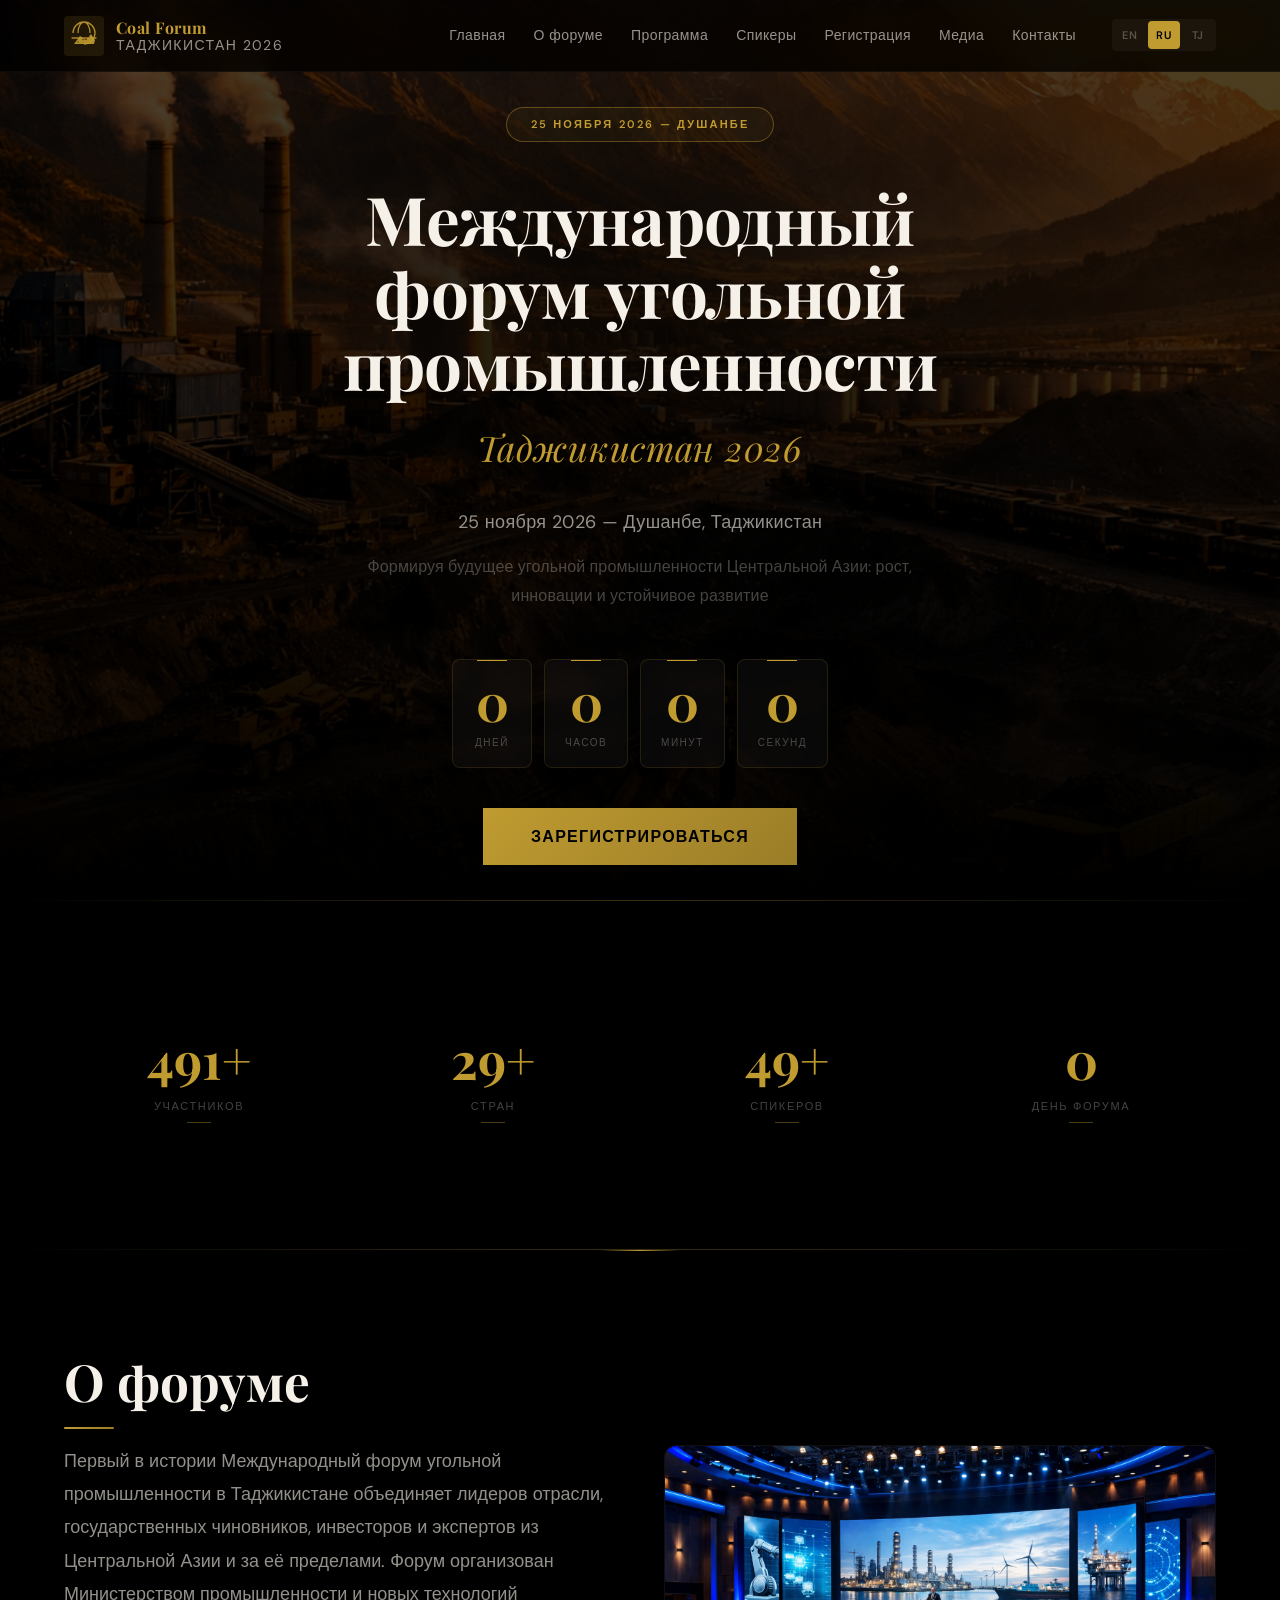
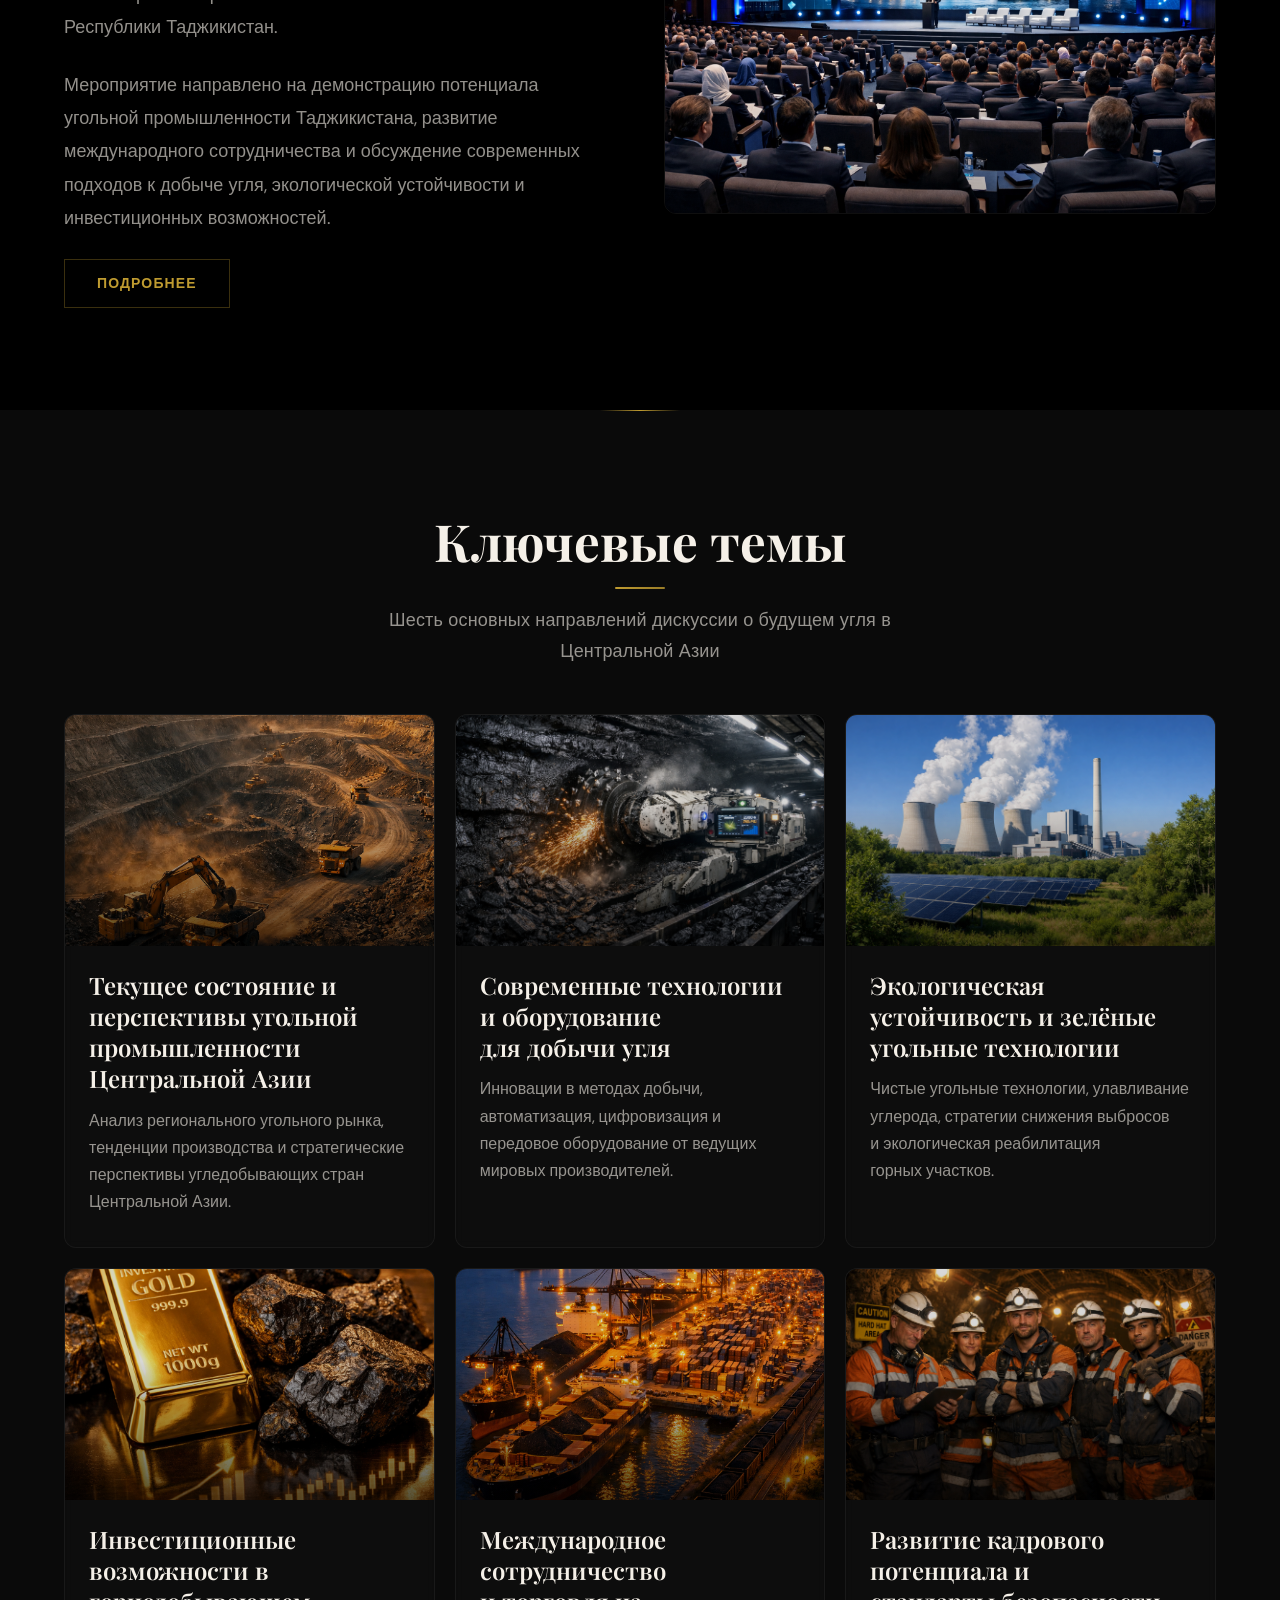
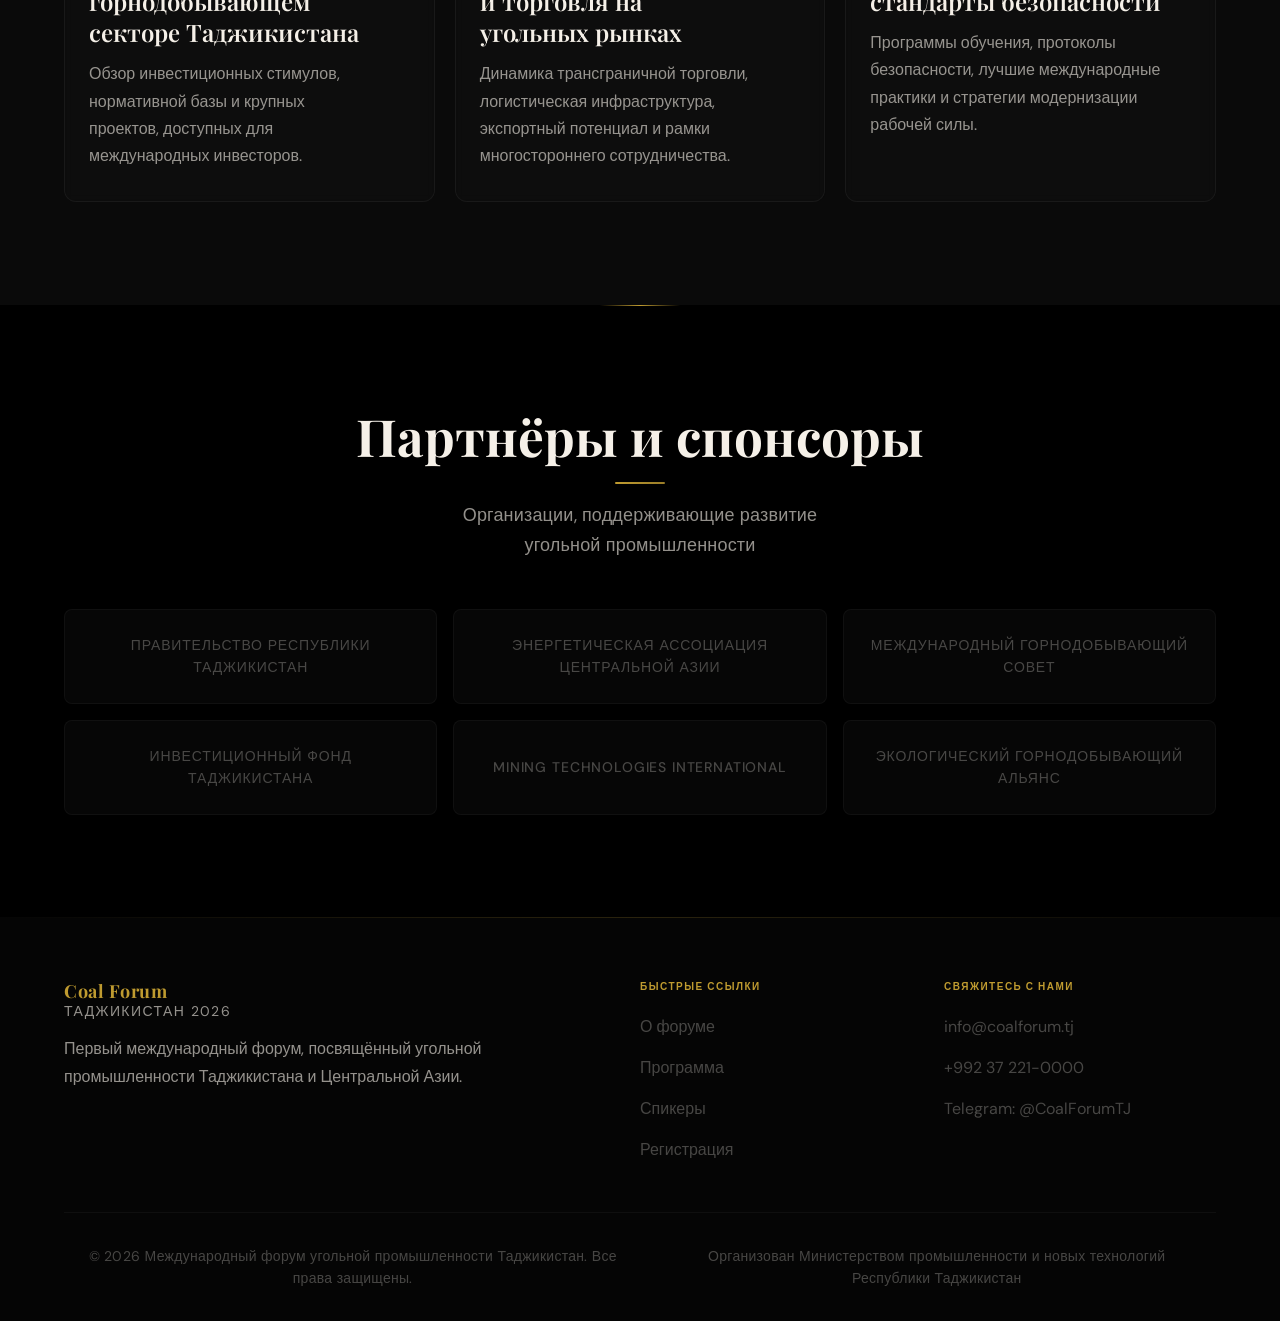
==== commit 3fc68f31: "Update index.html" ====
--- a/index.html
+++ b/index.html
@@ -18,11 +18,45 @@
   <header class="site-header" role="banner">
     <div class="header-inner">
       <a href="index.html" class="logo" aria-label="Coal Forum Home">
-        <svg class="logo-icon" viewBox="0 0 40 40" fill="none" xmlns="http://www.w3.org/2000/svg" aria-hidden="true">
-          <rect width="40" height="40" rx="4" fill="#bf9b30" fill-opacity="0.15"/>
-          <path d="M8 28L14 12h4l6 16h-4l-1.5-4.5h-6L11 28H8zm7-8h4l-2-6.5L15 20z" fill="#bf9b30"/>
-          <path d="M26 12h4v12.5L33 28h-4l-3-3.5V12z" fill="#bf9b30" opacity="0.7"/>
-        </svg>
+        <svg class="logo-icon" viewBox="0 0 40 40" xmlns="http://www.w3.org/2000/svg" aria-hidden="true">
+  <!-- Фоновой квадрат с мягкими углами -->
+  <rect width="40" height="40" rx="4" fill="#bf9b30" fill-opacity="0.12"/>
+
+  <!-- Стилизованный глобус (полукруг + меридианы) -->
+  <path d="M9 17
+           A11 11 0 0 1 31 17
+           M14 17
+           A6 11 0 0 1 26 17
+           M20 6
+           A11 11 0 0 1 20 28"
+        stroke="#bf9b30"
+        stroke-width="1.3"
+        fill="none"
+        opacity="0.9"/>
+
+  <!-- Горизонтальная линия-основание -->
+  <line x1="8" y1="22" x2="32" y2="22"
+        stroke="#bf9b30"
+        stroke-width="1.4"
+        stroke-linecap="round"
+        opacity="0.85"/>
+
+  <!-- Абстрактная гора угля -->
+  <path d="M10 28
+           L16 20
+           L22 24
+           L27 18
+           L31 24
+           L30 28
+           Z"
+        fill="#bf9b30"
+        fill-opacity="0.9"/>
+
+  <!-- Небольшие “угольные куски” -->
+  <circle cx="14" cy="26" r="0.7" fill="#1f1300" opacity="0.65"/>
+  <circle cx="19" cy="23.5" r="0.8" fill="#1f1300" opacity="0.65"/>
+  <circle cx="25" cy="21" r="0.7" fill="#1f1300" opacity="0.55"/>
+</svg>
         <div class="logo-text">
           Coal Forum
           <span data-i18n="hero.subtitle">Таджикистан 2026</span>
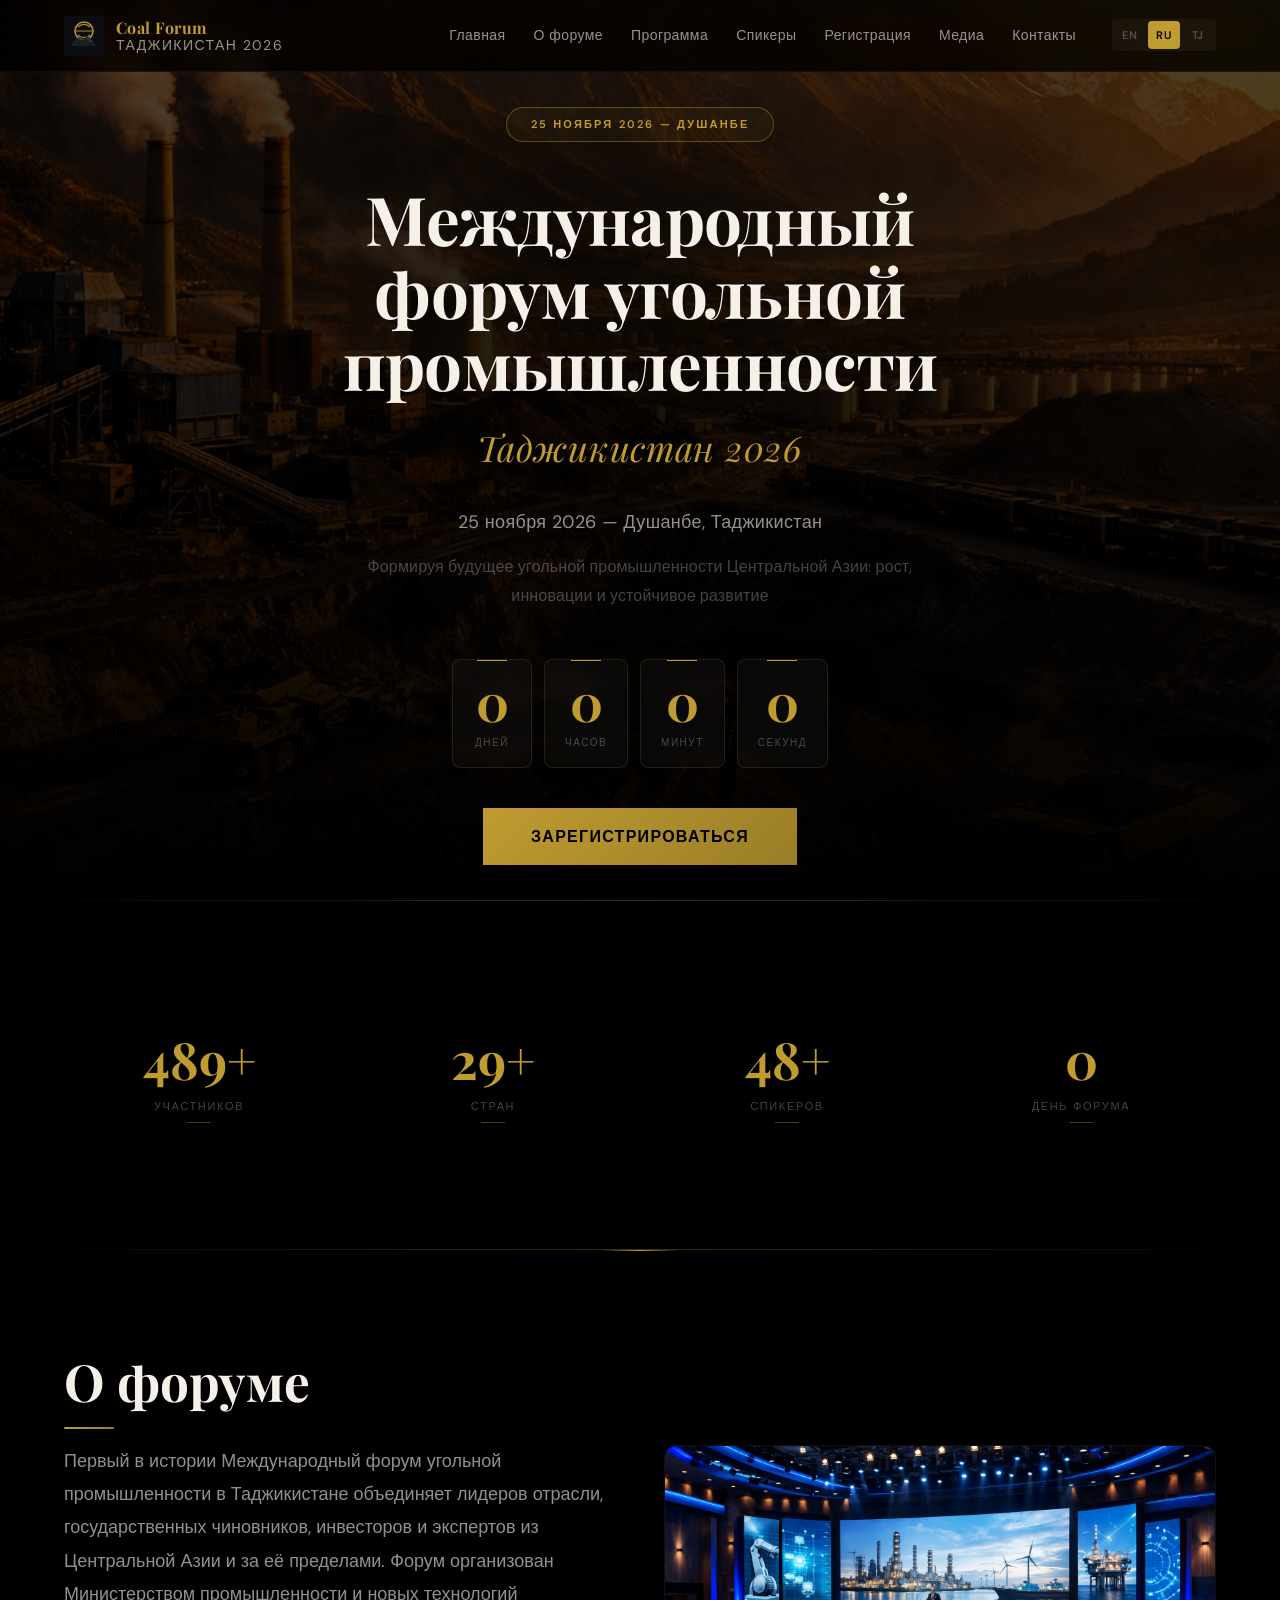
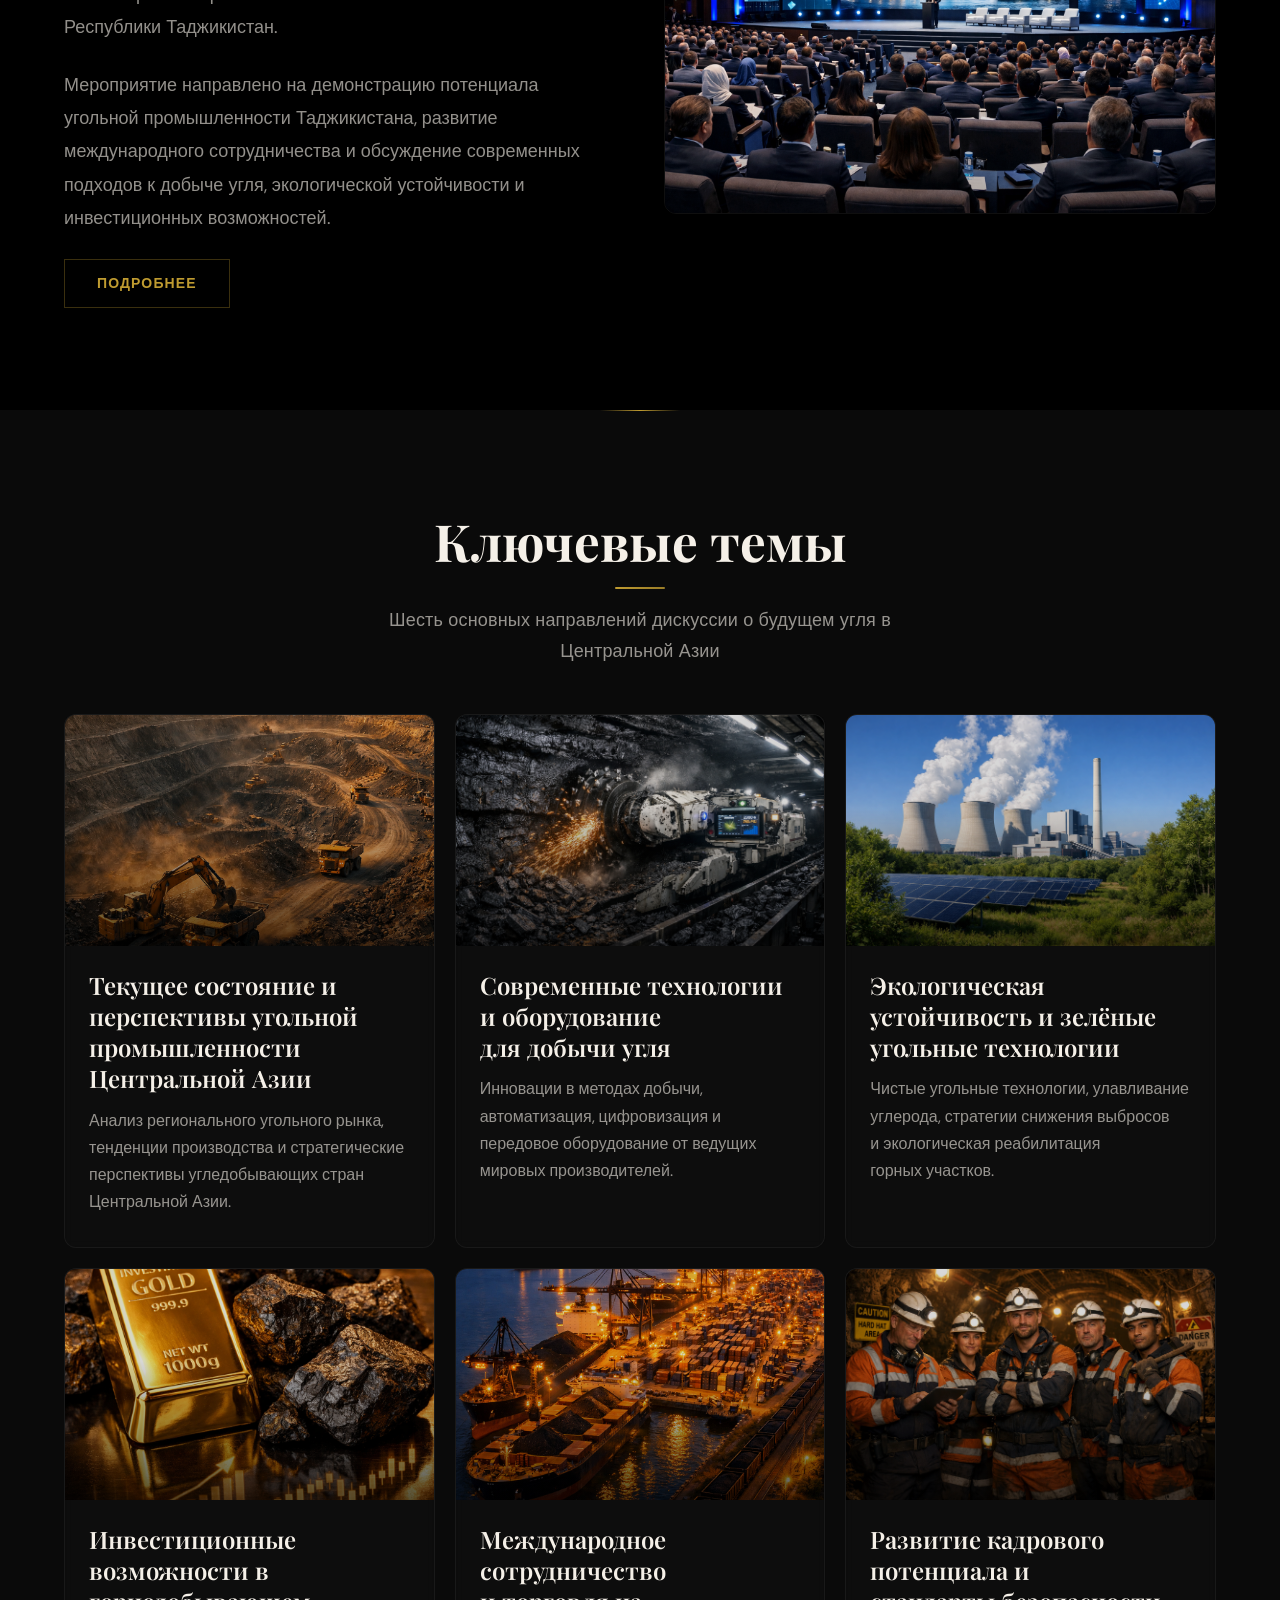
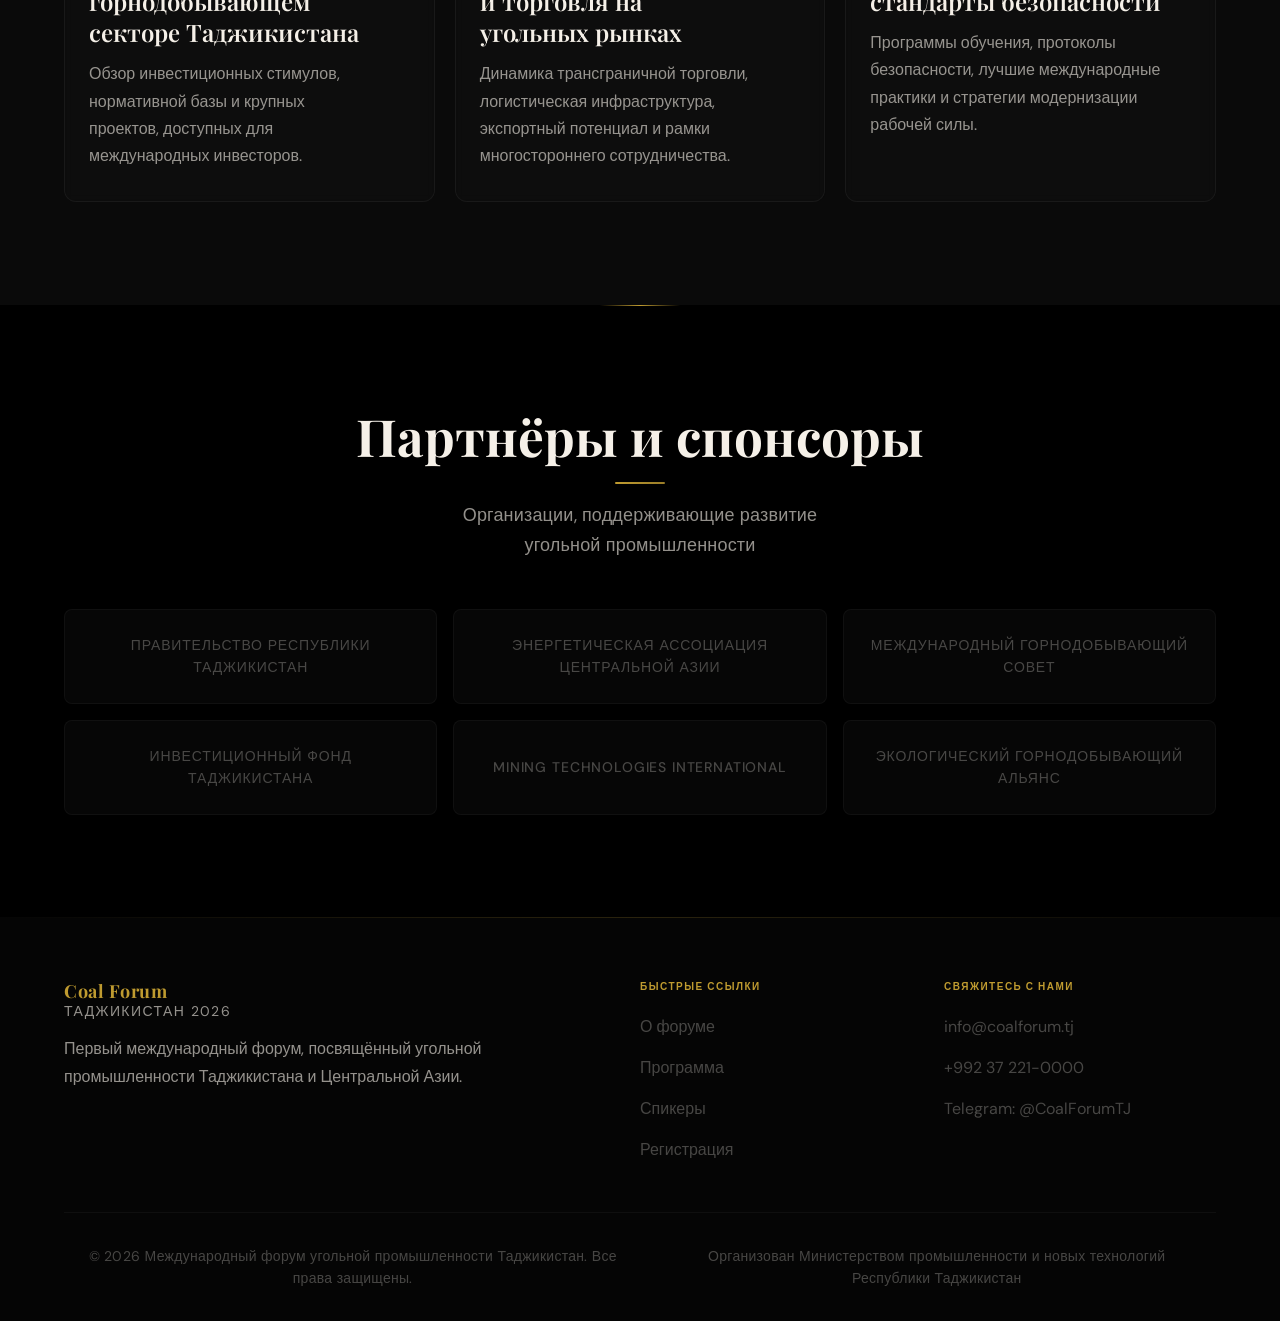
==== commit 4417d5bb: "Update index.html" ====
--- a/index.html
+++ b/index.html
@@ -19,44 +19,56 @@
     <div class="header-inner">
       <a href="index.html" class="logo" aria-label="Coal Forum Home">
         <svg class="logo-icon" viewBox="0 0 40 40" xmlns="http://www.w3.org/2000/svg" aria-hidden="true">
-  <!-- Фоновой квадрат с мягкими углами -->
-  <rect width="40" height="40" rx="4" fill="#bf9b30" fill-opacity="0.12"/>
-
-  <!-- Стилизованный глобус (полукруг + меридианы) -->
-  <path d="M9 17
-           A11 11 0 0 1 31 17
-           M14 17
-           A6 11 0 0 1 26 17
-           M20 6
-           A11 11 0 0 1 20 28"
+  <!-- Фоновой квадрат -->
+  <rect width="40" height="40" rx="4" fill="#0b0d11"/>
+
+  <!-- Стилизованный глобус (международность) -->
+  <circle cx="20" cy="15" r="9"
+          fill="none"
+          stroke="#bf9b30"
+          stroke-width="1.5"
+          opacity="0.95" />
+  <path d="M11.5 15h17
+           M14 11
+           A8 8 0 0 1 26 11
+           M14 19
+           A8 8 0 0 0 26 19"
+        fill="none"
         stroke="#bf9b30"
-        stroke-width="1.3"
-        fill="none"
-        opacity="0.9"/>
-
-  <!-- Горизонтальная линия-основание -->
-  <line x1="8" y1="22" x2="32" y2="22"
-        stroke="#bf9b30"
-        stroke-width="1.4"
-        stroke-linecap="round"
-        opacity="0.85"/>
-
-  <!-- Абстрактная гора угля -->
-  <path d="M10 28
-           L16 20
-           L22 24
-           L27 18
-           L31 24
-           L30 28
+        stroke-width="1.2"
+        opacity="0.9" />
+
+  <!-- Массив угля / гора внизу (угольная тема) -->
+  <path d="M8 27
+           L13 22
+           L18 24.5
+           L23 20
+           L29 25
+           L32 30
+           L8 30
            Z"
-        fill="#bf9b30"
-        fill-opacity="0.9"/>
-
-  <!-- Небольшие “угольные куски” -->
-  <circle cx="14" cy="26" r="0.7" fill="#1f1300" opacity="0.65"/>
-  <circle cx="19" cy="23.5" r="0.8" fill="#1f1300" opacity="0.65"/>
-  <circle cx="25" cy="21" r="0.7" fill="#1f1300" opacity="0.55"/>
-</svg>
+        fill="#1b1f26" />
+  <!-- Блики/грань угля -->
+  <path d="M13 22
+           L18 24.5
+           L21 22.5
+           L17 21
+           Z"
+        fill="#2b313b"
+        opacity="0.9" />
+  <path d="M23 20
+           L29 25
+           L27 27
+           L21.5 22.7
+           Z"
+        fill="#2b313b"
+        opacity="0.85" />
+
+  <!-- Маленькие кусочки угля -->
+  <circle cx="15" cy="27.5" r="0.8" fill="#000000" opacity="0.7"/>
+  <circle cx="21" cy="26" r="0.7" fill="#000000" opacity="0.7"/>
+  <circle cx="26" cy="27.5" r="0.7" fill="#000000" opacity="0.6"/>
+        </svg>
         <div class="logo-text">
           Coal Forum
           <span data-i18n="hero.subtitle">Таджикистан 2026</span>
